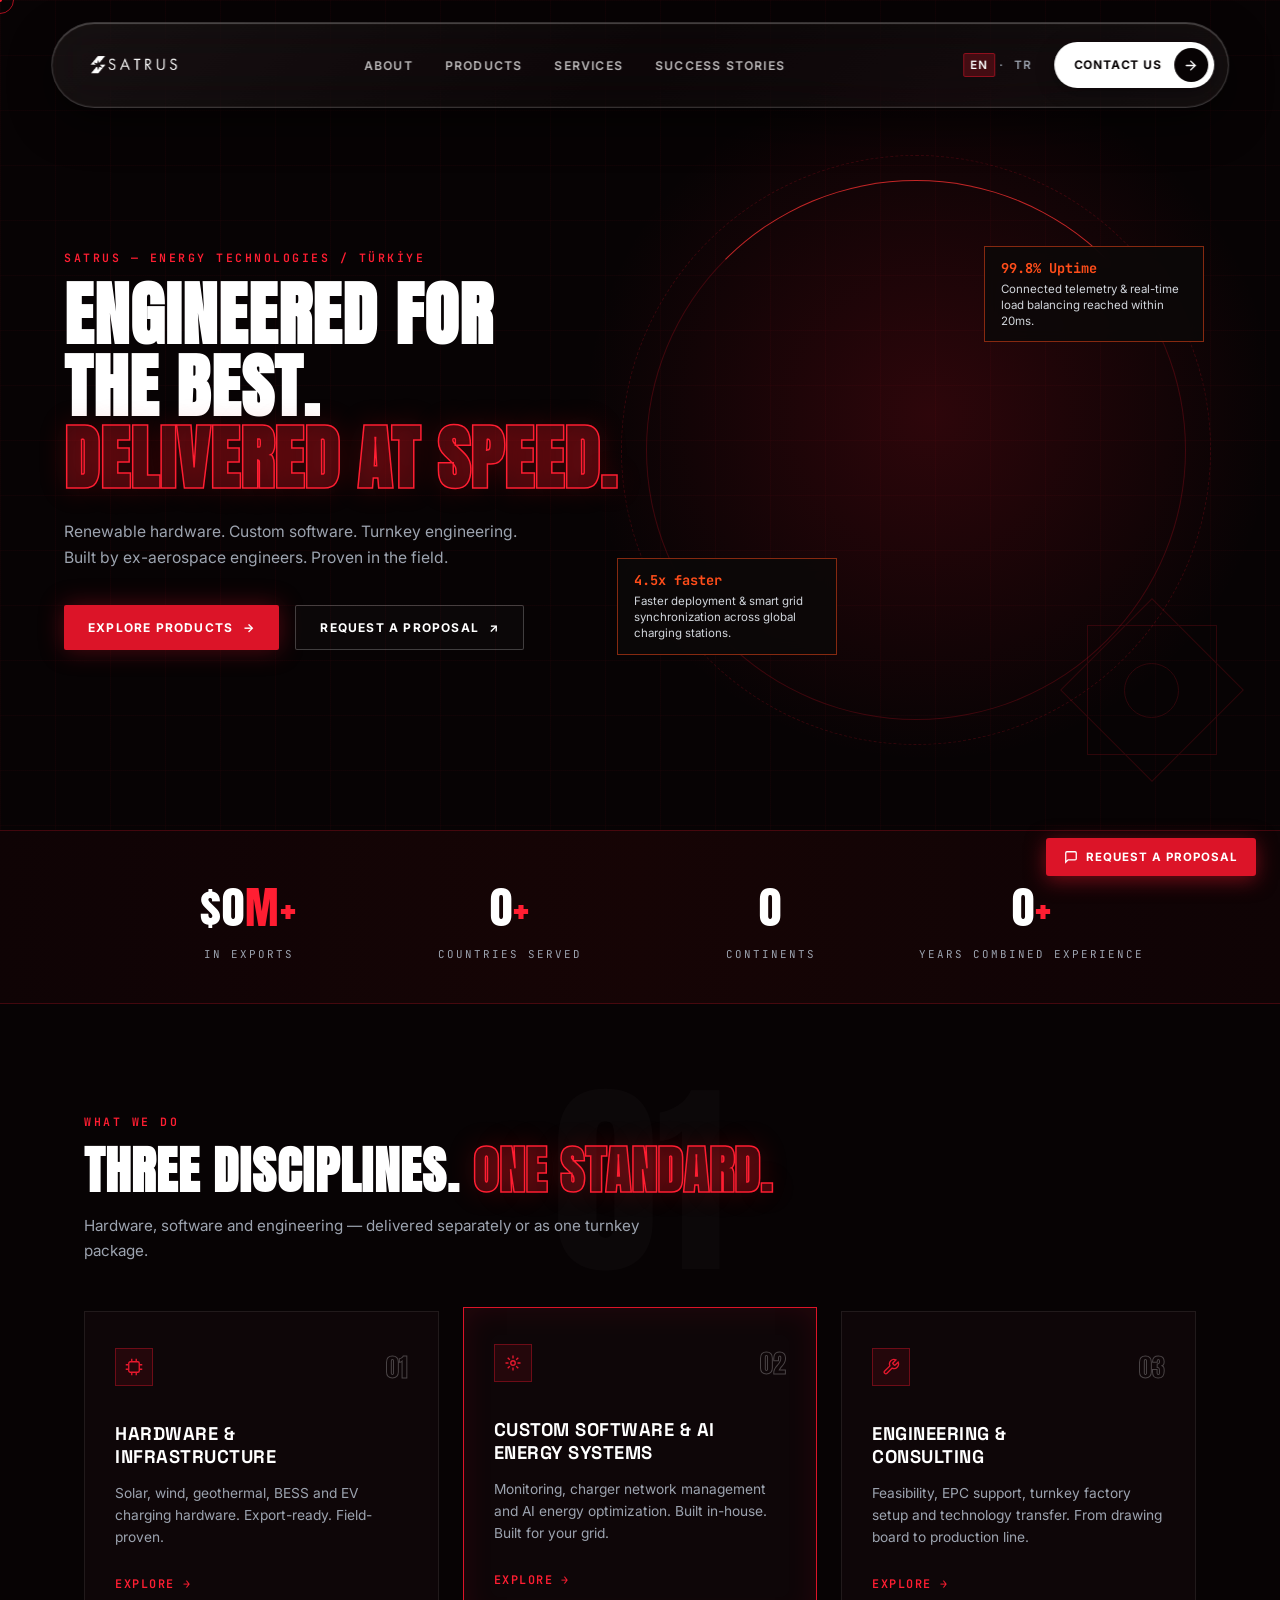
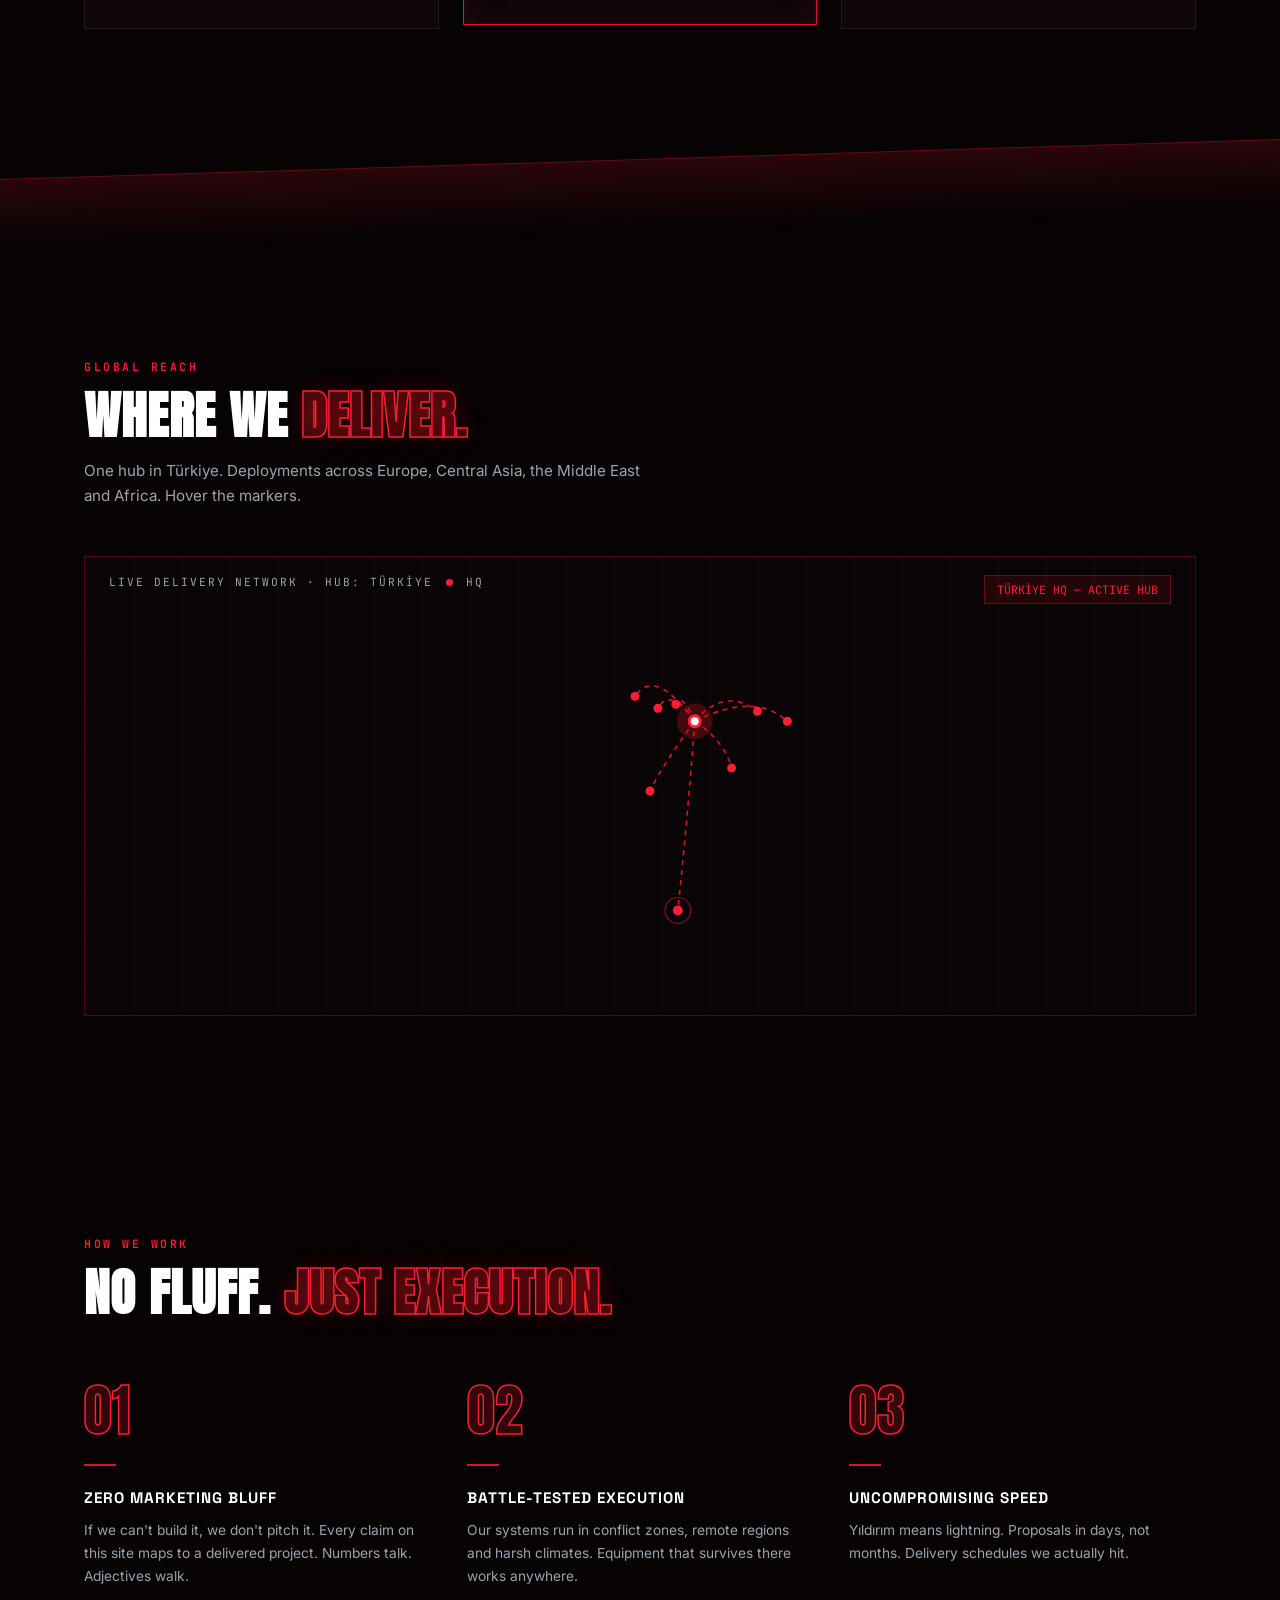
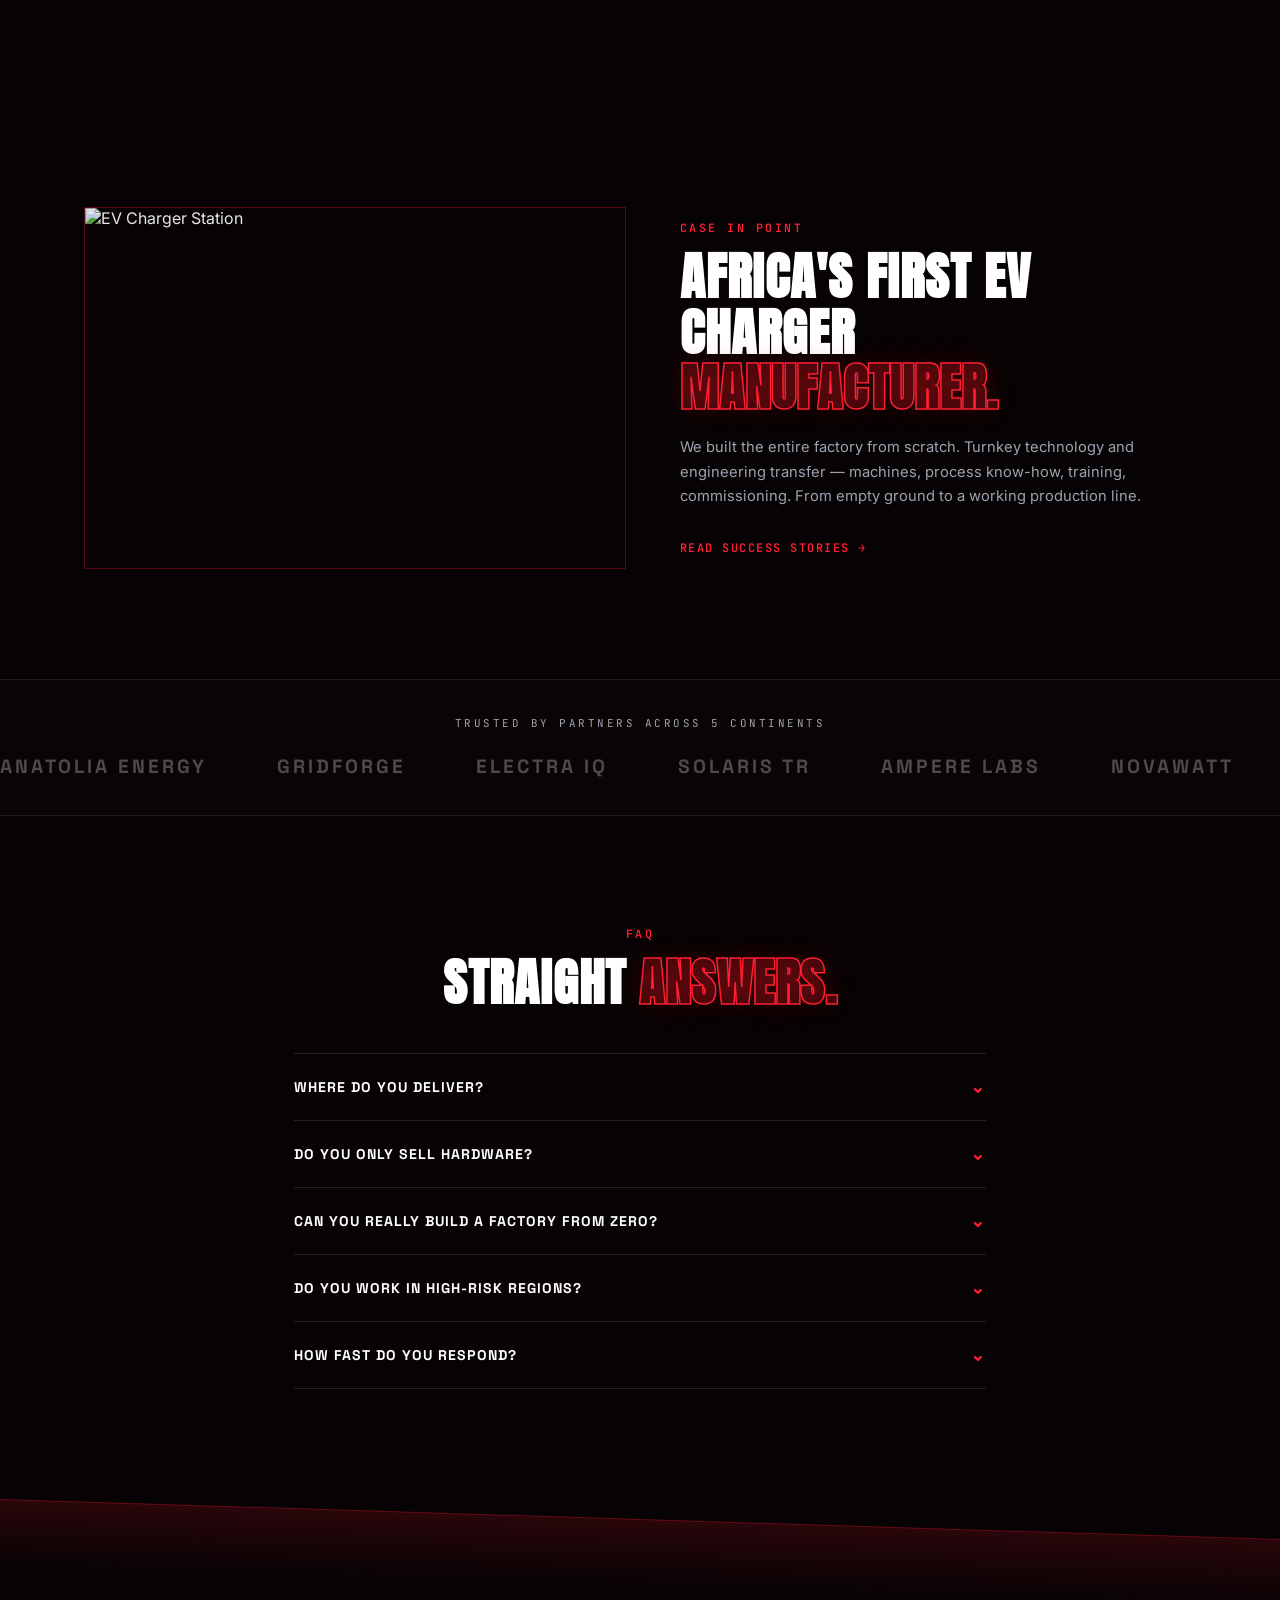
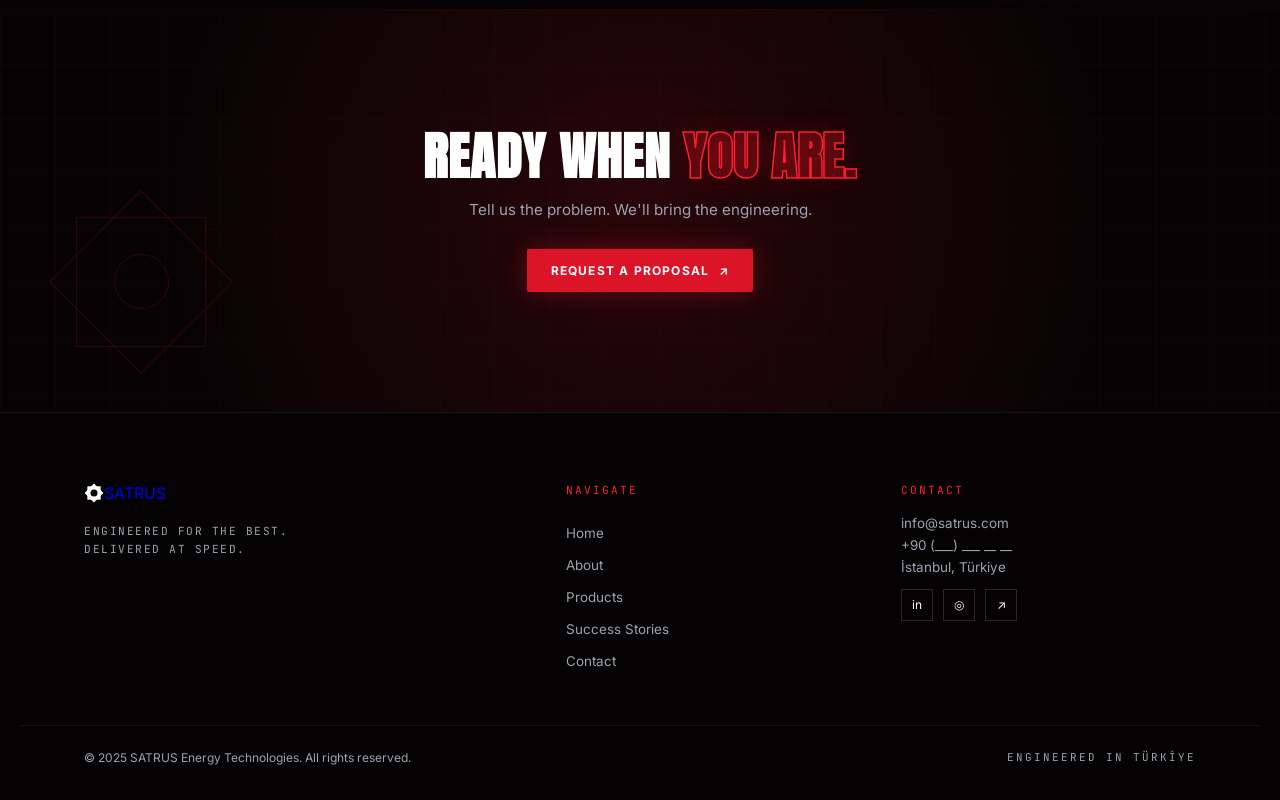
==== index.html @ 1f7c0b71 "ilk commit - satrus web sitesi" ====
<!DOCTYPE html>
<html lang="en">
<head>
    <meta charset="UTF-8">
    <meta name="viewport" content="width=device-width, initial-scale=1.0">
    <title>SATRUS | Energy Technologies</title>
    <!-- Google Fonts: Anton / Space Grotesk / Inter / JetBrains Mono -->
    <link rel="preconnect" href="https://fonts.googleapis.com">
    <link rel="preconnect" href="https://fonts.gstatic.com" crossorigin>
    <link href="https://fonts.googleapis.com/css2?family=Anton&family=Inter:wght@400;500;600;700&family=JetBrains+Mono:wght@400;500;600&family=Space+Grotesk:wght@700;800&display=swap" rel="stylesheet">
    <!-- Ana Stil Dosyamız -->
    <link rel="stylesheet" href="style.css">
    <!-- Three.js & Globe.gl (3D Noktalı Dünya Motoru) -->
    <script src="https://unpkg.com/three@0.158.0/build/three.min.js"></script>
    <script src="https://unpkg.com/globe.gl@2.30.0/dist/globe.gl.min.js"></script>
</head>
<body>

    <!-- Videodaki Kırmızı Halkalı & Noktalı Özel Mouse İmleci -->
    <div id="cursor-ring">
        <div id="cursor-dot"></div>
    </div>

    <!-- Sağ Altta Sabit Duran "REQUEST A PROPOSAL" Butonu (Videodaki Mesaj İkonlu) -->
    <a href="#proposal" class="floating-cta">
        <svg width="14" height="14" viewBox="0 0 24 24" fill="none" stroke="currentColor" stroke-width="2.2">
            <path d="M21 15a2 2 0 0 1-2 2H7l-4 4V5a2 2 0 0 1 2-2h14a2 2 0 0 1 2 2z"></path>
        </svg>
        REQUEST A PROPOSAL
    </a>

    <!-- ÜST MENÜ (NAVBAR) -->
    <header class="navbar">
        <a href="index.html" class="logo">
            <img src="media/satrus.png" alt="SATRUS" class="logo-img">
        </a>

        <nav class="nav-links">
            <a href="about.html">ABOUT</a>
            <a href="products.html">PRODUCTS</a>
            <a href="services.html">SERVICES</a>
            <a href="stories.html">SUCCESS STORIES</a>
        </nav>

        <div class="nav-actions">
            <div class="lang-switch">
                <span class="active">EN</span> · <span>TR</span>
            </div>
            <a href="contact.html" class="btn-primary btn-sm">
                <span>CONTACT US</span>
                <span class="arrow">
                    <svg viewBox="0 0 24 24" fill="none" stroke="currentColor" stroke-linecap="round" stroke-linejoin="round">
                        <line x1="5" y1="12" x2="19" y2="12"></line>
                        <polyline points="12 5 19 12 12 19"></polyline>
                    </svg>
                </span>
            </a>
        </div>
    </header>

    <!-- 1. BÖLÜM: HERO SECTION + 3D DÖNEN DÜNYA -->
    <section class="hero" id="home">
        <div class="bg-grid"></div>
        <div class="red-ambient-glow"></div>

        <!-- Videodaki Sağ Alt Dönen Geometrik Yıldız Dekoru -->
        <div class="geo-star hero-geo">
            <div class="sq sq-1"></div>
            <div class="sq sq-2"></div>
            <div class="sq-circle"></div>
        </div>

        <!-- SOL TARAF: YAZILAR -->
        <div class="hero-content">
            <div class="eyebrow">
                SATRUS — ENERGY TECHNOLOGIES / TÜRKİYE
            </div>

            <h1 class="hero-title">
                ENGINEERED FOR<br>
                THE BEST.<br>
                <span class="text-outline-red">DELIVERED AT SPEED.</span>
            </h1>

            <p class="hero-desc">
                Renewable hardware. Custom software. Turnkey engineering. Built by ex-aerospace engineers. Proven in the field.
            </p>

            <div class="hero-buttons">
                <a href="#products" class="btn-primary">
                    EXPLORE PRODUCTS <span class="arrow">→</span>
                </a>
                <a href="#proposal" class="btn-outline">
                    REQUEST A PROPOSAL <span class="arrow">↗</span>
                </a>
            </div>
        </div>

        <!-- SAĞ TARAF: 3D DÖNEN DÜNYA VE HUD KUTULARI -->
        <div class="hero-visual">
            <div class="globe-rings">
                <div class="ring ring-1"></div>
                <div class="ring ring-2"></div>
            </div>

            <div id="globe-container"></div>

            <div class="hud-card hud-left" id="hud-1">
                <div class="hud-title">4.5x faster</div>
                <div class="hud-text">Faster deployment & smart grid synchronization across global charging stations.</div>
            </div>

            <div class="hud-card hud-right" id="hud-2">
                <div class="hud-title">99.8% Uptime</div>
                <div class="hud-text">Connected telemetry & real-time load balancing reached within 20ms.</div>
            </div>
        </div>
    </section>

    <!-- 2. BÖLÜM: İSTATİSTİK BARI (ANİMASYONLU YÜKSELEN RAKAMLAR) -->
    <section class="stats-bar" id="statsSection">
        <div class="stat-item">
            <div class="stat-num">$<span class="counter" data-target="20">0</span><span class="text-red">M+</span></div>
            <div class="stat-label">IN EXPORTS</div>
        </div>
        <div class="stat-item">
            <div class="stat-num"><span class="counter" data-target="90">0</span><span class="text-red">+</span></div>
            <div class="stat-label">COUNTRIES SERVED</div>
        </div>
        <div class="stat-item">
            <div class="stat-num"><span class="counter" data-target="5">0</span></div>
            <div class="stat-label">CONTINENTS</div>
        </div>
        <div class="stat-item">
            <div class="stat-num"><span class="counter" data-target="30">0</span><span class="text-red">+</span></div>
            <div class="stat-label">YEARS COMBINED EXPERIENCE</div>
        </div>
    </section>

    <!-- 3. BÖLÜM: WHAT WE DO (THREE DISCIPLINES) -->
    <section class="section" id="products">
        <!-- Videodaki (00:07) orta üstte duran dev silik watermark -->
        <div class="bg-watermark">01</div>

        <div class="container">
            <div class="eyebrow">WHAT WE DO</div>
            <h2 class="section-title">
                THREE DISCIPLINES. <span class="text-outline-red">ONE STANDARD.</span>
            </h2>
            <p class="section-desc">
                Hardware, software and engineering — delivered separately or as one turnkey package.
            </p>

            <div class="cards-grid">
                <!-- Kart 01 -->
                <div class="service-card">
                    <div class="card-top">
                        <div class="card-icon">
                            <svg width="18" height="18" viewBox="0 0 24 24" fill="none" stroke="#e6192e" stroke-width="1.8">
                                <rect x="5" y="5" width="14" height="14" rx="2"/><path d="M9 1v4M15 1v4M9 19v4M15 19v4M1 9h4M1 15h4M19 9h4M19 15h4"/>
                            </svg>
                        </div>
                        <div class="card-num">01</div>
                    </div>
                    <h3>HARDWARE &<br>INFRASTRUCTURE</h3>
                    <p>Solar, wind, geothermal, BESS and EV charging hardware. Export-ready. Field-proven.</p>
                    <a href="#explore" class="card-link">EXPLORE <span>→</span></a>
                </div>

                <!-- Kart 02 -->
                <div class="service-card active-card">
                    <div class="card-top">
                        <div class="card-icon">
                            <svg width="18" height="18" viewBox="0 0 24 24" fill="none" stroke="#e6192e" stroke-width="1.8">
                                <circle cx="12" cy="12" r="3"/><path d="M12 2v4M12 18v4M4.93 4.93l2.83 2.83M16.24 16.24l2.83 2.83M2 12h4M18 12h4M4.93 19.07l2.83-2.83M16.24 7.76l2.83-2.83"/>
                            </svg>
                        </div>
                        <div class="card-num">02</div>
                    </div>
                    <h3>CUSTOM SOFTWARE & AI<br>ENERGY SYSTEMS</h3>
                    <p>Monitoring, charger network management and AI energy optimization. Built in-house. Built for your grid.</p>
                    <a href="#explore" class="card-link">EXPLORE <span>→</span></a>
                </div>

                <!-- Kart 03 -->
                <div class="service-card">
                    <div class="card-top">
                        <div class="card-icon">
                            <svg width="18" height="18" viewBox="0 0 24 24" fill="none" stroke="#e6192e" stroke-width="1.8">
                                <path d="M14.7 6.3a1 1 0 0 0 0 1.4l1.6 1.6a1 1 0 0 0 1.4 0l3.77-3.77a6 6 0 0 1-7.94 7.94l-6.91 6.91a2.12 2.12 0 0 1-3-3l6.91-6.91a6 6 0 0 1 7.94-7.94l-3.76 3.76z"/>
                            </svg>
                        </div>
                        <div class="card-num">03</div>
                    </div>
                    <h3>ENGINEERING &<br>CONSULTING</h3>
                    <p>Feasibility, EPC support, turnkey factory setup and technology transfer. From drawing board to production line.</p>
                    <a href="#explore" class="card-link">EXPLORE <span>→</span></a>
                </div>
            </div>
        </div>
    </section>

    <!-- EĞİMLİ KIRMIZI LAZER GEÇİŞ ŞERİDİ -->
    <div class="angled-divider"></div>

    <!-- 4. BÖLÜM: GLOBAL REACH (WHERE WE DELIVER - CANLI AĞ HARİTASI) -->
    <section class="section" id="about">
        <div class="container">
            <div class="eyebrow">GLOBAL REACH</div>
            <h2 class="section-title">
                WHERE WE <span class="text-outline-red">DELIVER.</span>
            </h2>
            <p class="section-desc">
                One hub in Türkiye. Deployments across Europe, Central Asia, the Middle East and Africa. Hover the markers.
            </p>

            <!-- Videodaki (00:11) Kırmızı Gridli Canlı Teslimat Ağı Kutusu -->
            <div class="network-box">
                <div class="network-header">
                    LIVE DELIVERY NETWORK · HUB: TÜRKİYE <span class="hq-inline-dot"></span> HQ
                </div>
                <div class="network-tooltip" id="map-tooltip">TÜRKİYE HQ — ACTIVE HUB</div>
                
                <svg class="network-svg" viewBox="0 0 1000 460">
                    <!-- Türkiye HQ (555, 165) Merkezinden Çıkan Birebir Videodaki Kavisli Kesik Çizgiler -->
                    <path class="net-line" d="M 555 165 Q 515 110 495 140" />
                    <path class="net-line" d="M 555 165 Q 530 130 518 152" />
                    <path class="net-line" d="M 555 165 Q 542 135 536 148" />
                    <path class="net-line" d="M 555 165 Q 585 130 618 155" />
                    <path class="net-line" d="M 555 165 Q 615 135 648 165" />
                    <path class="net-line" d="M 555 165 Q 585 185 592 212" />
                    <path class="net-line" d="M 555 165 Q 525 205 510 235" />
                    <path class="net-line" d="M 555 165 Q 548 260 538 355" />

                    <!-- Avrupa Kümesi (Sol Üst) -->
                    <g class="map-node" data-region="CENTRAL EUROPE · BESS & SOLAR">
                        <circle cx="495" cy="140" r="4.5" class="node-dot" />
                    </g>
                    <g class="map-node" data-region="BALKANS · EV CHARGING CORRIDOR">
                        <circle cx="518" cy="152" r="4.5" class="node-dot" />
                    </g>
                    <g class="map-node" data-region="EASTERN EUROPE · SMART GRID">
                        <circle cx="536" cy="148" r="4.5" class="node-dot" />
                    </g>

                    <!-- Kafkaslar & Orta Asya Kümesi (Sağ Üst) -->
                    <g class="map-node" data-region="CAUCASUS · HIGH-POWER CHARGERS">
                        <circle cx="618" cy="155" r="4.5" class="node-dot" />
                    </g>
                    <g class="map-node" data-region="CENTRAL ASIA · TURNKEY SOLAR">
                        <circle cx="648" cy="165" r="4.5" class="node-dot" />
                    </g>

                    <!-- Orta Doğu & Kuzey Afrika (Orta Alt) -->
                    <g class="map-node" data-region="MIDDLE EAST · GRID INFRASTRUCTURE">
                        <circle cx="592" cy="212" r="4.5" class="node-dot" />
                    </g>
                    <g class="map-node" data-region="NORTH AFRICA · SOLAR & STORAGE">
                        <circle cx="510" cy="235" r="4.5" class="node-dot" />
                    </g>

                    <!-- Sahra Altı Afrika (En Alttaki Nokta) -->
                    <g class="map-node" data-region="AFRICA · TURNKEY EV CHARGER FACTORY">
                        <circle cx="538" cy="355" r="5" class="node-dot" />
                        <circle cx="538" cy="355" r="13" class="node-pulse" />
                    </g>

                    <!-- Merkez: TÜRKİYE HQ (Beyaz İçli Kırmızı Hale) -->
                    <g class="map-node hq-node" data-region="TÜRKİYE HQ — CENTRAL ENGINEERING HUB">
                        <circle cx="555" cy="165" r="18" class="hq-glow" />
                        <circle cx="555" cy="165" r="7" class="hq-ring" />
                        <circle cx="555" cy="165" r="4" class="hq-dot" />
                    </g>
                </svg>
            </div>
        </div>
    </section>

    <!-- 5. BÖLÜM: HOW WE WORK (NO FLUFF. JUST EXECUTION.) -->
    <section class="section">
        <div class="container">
            <div class="eyebrow">HOW WE WORK</div>
            <h2 class="section-title">
                NO FLUFF. <span class="text-outline-red">JUST EXECUTION.</span>
            </h2>

            <div class="steps-grid">
                <div class="step-item">
                    <div class="step-num">01</div>
                    <h4>ZERO MARKETING BLUFF</h4>
                    <p>If we can't build it, we don't pitch it. Every claim on this site maps to a delivered project. Numbers talk. Adjectives walk.</p>
                </div>
                <div class="step-item">
                    <div class="step-num">02</div>
                    <h4>BATTLE-TESTED EXECUTION</h4>
                    <p>Our systems run in conflict zones, remote regions and harsh climates. Equipment that survives there works anywhere.</p>
                </div>
                <div class="step-item">
                    <div class="step-num">03</div>
                    <h4>UNCOMPROMISING SPEED</h4>
                    <p>Yıldırım means lightning. Proposals in days, not months. Delivery schedules we actually hit.</p>
                </div>
            </div>
        </div>
    </section>

    <!-- 6. BÖLÜM: CASE IN POINT (AFRICA'S FIRST EV CHARGER MANUFACTURER) -->
    <section class="section" id="stories">
        <div class="container">
            <div class="case-study-box">
                <div class="case-img-wrapper">
                    <img src="https://images.unsplash.com/photo-1593941707882-a5bba14938c7?auto=format&fit=crop&w=900&q=80" alt="EV Charger Station" class="case-img">
                </div>
                <div class="case-info">
                    <div class="eyebrow">CASE IN POINT</div>
                    <h2 class="section-title">
                        AFRICA'S FIRST EV CHARGER<br>
                        <span class="text-outline-red">MANUFACTURER.</span>
                    </h2>
                    <p>
                        We built the entire factory from scratch. Turnkey technology and engineering transfer — machines, process know-how, training, commissioning. From empty ground to a working production line.
                    </p>
                    <a href="#stories" class="card-link">READ SUCCESS STORIES <span>→</span></a>
                </div>
            </div>
        </div>
    </section>

    <!-- 7. BÖLÜM: TRUSTED BY PARTNERS (SONSUZ KAYAN LOGOLAR) -->
    <section class="partners-section">
        <div class="partners-title">TRUSTED BY PARTNERS ACROSS 5 CONTINENTS</div>
        <div class="marquee-wrapper">
            <div class="marquee-track">
                <span>ANATOLIA ENERGY</span>
                <span>GRIDFORGE</span>
                <span>ELECTRA IQ</span>
                <span>SOLARIS TR</span>
                <span>AMPERE LABS</span>
                <span>NOVAWATT</span>
                <!-- Sonsuz döngü için tekrar -->
                <span>ANATOLIA ENERGY</span>
                <span>GRIDFORGE</span>
                <span>ELECTRA IQ</span>
                <span>SOLARIS TR</span>
                <span>AMPERE LABS</span>
                <span>NOVAWATT</span>
            </div>
        </div>
    </section>

    <!-- 8. BÖLÜM: FAQ (STRAIGHT ANSWERS - AKORDİYON) -->
    <section class="section faq-section">
        <div class="container faq-container">
            <div class="eyebrow text-center">FAQ</div>
            <h2 class="section-title text-center">
                STRAIGHT <span class="text-outline-red">ANSWERS.</span>
            </h2>

            <div class="faq-list">
                <div class="faq-item">
                    <button class="faq-question">
                        <span>WHERE DO YOU DELIVER?</span>
                        <span class="faq-arrow">⌄</span>
                    </button>
                    <div class="faq-answer">
                        <p>From our central engineering hub in Türkiye, we deliver and commission systems across Europe, Central Asia, the Middle East, Africa, and the Americas.</p>
                    </div>
                </div>

                <div class="faq-item">
                    <button class="faq-question">
                        <span>DO YOU ONLY SELL HARDWARE?</span>
                        <span class="faq-arrow">⌄</span>
                    </button>
                    <div class="faq-answer">
                        <p>No. We deliver complete ecosystems: renewable and EV hardware, custom OCPP/grid software, and full EPC engineering consulting — separately or turnkey.</p>
                    </div>
                </div>

                <div class="faq-item">
                    <button class="faq-question">
                        <span>CAN YOU REALLY BUILD A FACTORY FROM ZERO?</span>
                        <span class="faq-arrow">⌄</span>
                    </button>
                    <div class="faq-answer">
                        <p>Yes. We have already done it. We supply machinery, assembly lines, testing bays, firmware transfer, and engineer training from empty land to active production.</p>
                    </div>
                </div>

                <div class="faq-item">
                    <button class="faq-question">
                        <span>DO YOU WORK IN HIGH-RISK REGIONS?</span>
                        <span class="faq-arrow">⌄</span>
                    </button>
                    <div class="faq-answer">
                        <p>Yes. Our hardware and off-grid energy storage systems are specifically engineered for harsh climates, unstable grids, and remote territories.</p>
                    </div>
                </div>

                <div class="faq-item">
                    <button class="faq-question">
                        <span>HOW FAST DO YOU RESPOND?</span>
                        <span class="faq-arrow">⌄</span>
                    </button>
                    <div class="faq-answer">
                        <p>Initial engineering scoping within 48 hours. Full technical and commercial proposals delivered in days, not months.</p>
                    </div>
                </div>
            </div>
        </div>
    </section>

    <!-- EĞİMLİ KIRMIZI LAZER GEÇİŞ ŞERİDİ -->
    <div class="angled-divider reverse"></div>

    <!-- 9. BÖLÜM: READY WHEN YOU ARE (CTA) -->
    <section class="cta-section" id="proposal">
        <div class="bg-grid"></div>
        <!-- Sol Altta Dönen Geometrik Yıldız Dekoru -->
        <div class="geo-star cta-geo">
            <div class="sq sq-1"></div>
            <div class="sq sq-2"></div>
            <div class="sq-circle"></div>
        </div>

        <div class="cta-content">
            <h2 class="section-title">
                READY WHEN <span class="text-outline-red">YOU ARE.</span>
            </h2>
            <p>Tell us the problem. We'll bring the engineering.</p>
            <a href="#contact" class="btn-primary">
                REQUEST A PROPOSAL <span class="arrow">↗</span>
            </a>
        </div>
    </section>

    <!-- 10. BÖLÜM: FOOTER (ALT BİLGİ) -->
    <footer class="footer" id="contact">
        <div class="container footer-grid">
            <div class="footer-brand">
                <a href="#home" class="logo">
                    <svg class="logo-svg" viewBox="0 0 24 24" width="20" height="20">
                        <rect x="4" y="4" width="16" height="16" fill="#ffffff" />
                        <rect x="4" y="4" width="16" height="16" fill="#ffffff" transform="rotate(45 12 12)" />
                        <circle cx="12" cy="12" r="4.2" fill="#040203" />
                    </svg>
                    <span class="logo-text">SATRUS</span>
                </a>
                <div class="footer-tagline">
                    ENGINEERED FOR THE BEST.<br>DELIVERED AT SPEED.
                </div>
            </div>

            <div class="footer-nav">
                <div class="footer-heading">NAVIGATE</div>
                <a href="#home">Home</a>
                <a href="#about">About</a>
                <a href="#products">Products</a>
                <a href="#stories">Success Stories</a>
                <a href="#contact">Contact</a>
            </div>

            <div class="footer-contact">
                <div class="footer-heading">CONTACT</div>
                <p>info@satrus.com</p>
                <p>+90 (___) ___ __ __</p>
                <p class="muted">İstanbul, Türkiye</p>
                <div class="social-links">
                    <a href="#">in</a>
                    <a href="#">◎</a>
                    <a href="#">↗</a>
                </div>
            </div>
        </div>

        <div class="container footer-bottom">
            <div>© 2025 SATRUS Energy Technologies. All rights reserved.</div>
            <div class="mono-tag">ENGINEERED IN TÜRKİYE</div>
        </div>
    </footer>

    <!-- Ana JavaScript Dosyamız -->
    <script src="lang.js"></script>
    <script src="script.js"></script>
</body>
</html>
---- style.css ----
/* TEMEL AYARLAR VE DEĞİŞKENLER */
* {
    margin: 0;
    padding: 0;
    box-sizing: border-box;
}

:root {
    --bg-dark: #070304;
    --bg-card: rgba(16, 7, 9, 0.78);
    --red-primary: #dc1428;
    --red-bright: #ff1e32;
    --orange-accent: #ff4d1a;
    --text-white: #ffffff;
    --text-muted: #9ca3af;
    --border-red: rgba(220, 20, 40, 0.25);
    --border-subtle: rgba(255, 255, 255, 0.08);
}

html {
    scroll-behavior: smooth;
}

body {
    background-color: var(--bg-dark);
    color: var(--text-white);
    font-family: 'Inter', sans-serif;
    overflow-x: hidden;
}

.container {
    max-width: 1240px;
    margin: 0 auto;
    padding: 0 5%;
    position: relative;
    z-index: 2;
}

/* KIRMIZI NİŞANGAH MOUSE İMLECİ */
#cursor-ring {
    width: 28px;
    height: 28px;
    border: 1.5px solid rgba(220, 20, 40, 0.75);
    border-radius: 50%;
    position: fixed;
    pointer-events: none;
    z-index: 9999;
    transform: translate(-50%, -50%);
    display: flex;
    align-items: center;
    justify-content: center;
    transition: width 0.2s, height 0.2s, border-color 0.2s;
}

#cursor-dot {
    width: 4px;
    height: 4px;
    background-color: var(--red-bright);
    border-radius: 50%;
}

/* SAĞ ALTTA SABİT DURAN FLOATING CTA BUTONU */
.floating-cta {
    position: fixed;
    bottom: 24px;
    right: 24px;
    background-color: var(--red-primary);
    color: #fff;
    text-decoration: none;
    font-size: 0.72rem;
    font-weight: 700;
    letter-spacing: 1px;
    padding: 12px 18px;
    border-radius: 3px;
    display: flex;
    align-items: center;
    gap: 8px;
    z-index: 900;
    box-shadow: 0 4px 20px rgba(220, 20, 40, 0.5);
    transition: transform 0.2s ease, background 0.2s ease;
}

.floating-cta:hover {
    transform: translateY(-2px);
    background-color: var(--red-bright);
}

/* ÜST MENÜ (ŞEFFAF / TRANSPARENT LIQUID GLASS KAPSÜL NAVBAR - BÜYÜK LOGO UYUMLU) */
.navbar {
    position: fixed;
    top: 22px;
    left: 50%;
    transform: translateX(-50%);
    width: 92%;
    max-width: 1180px;
    height: 86px; /* Bar yüksekliği büyük logoya göre artırıldı */
    padding: 0 14px 0 32px;
    border-radius: 999px;
    display: flex;
    align-items: center;
    justify-content: space-between;
    z-index: 500;
    background: linear-gradient(
        135deg,
        rgba(255, 255, 255, 0.06) 0%,
        rgba(255, 255, 255, 0.02) 50%,
        rgba(255, 255, 255, 0.05) 100%
    );
    backdrop-filter: blur(24px) saturate(160%);
    -webkit-backdrop-filter: blur(24px) saturate(160%);
    border: 1px solid rgba(255, 255, 255, 0.16);
    box-shadow: 
        0 16px 40px rgba(0, 0, 0, 0.55),
        inset 0 1px 1px rgba(255, 255, 255, 0.25),
        inset 0 -1px 1px rgba(255, 255, 255, 0.06);
    transition: all 0.3s ease;
}

.navbar:hover {
    border-color: rgba(255, 255, 255, 0.28);
    background: linear-gradient(
        135deg,
        rgba(255, 255, 255, 0.09) 0%,
        rgba(255, 255, 255, 0.03) 50%,
        rgba(255, 255, 255, 0.08) 100%
    );
}

.logo {
    display: inline-flex;
    align-items: center;
    text-decoration: none;
}

.logo-img {
    height: 64px; /* İstediğin gibi 48'den çok daha büyük yapıldı */
    width: auto;
    max-width: 360px; /* Geniş yatay logonun rahat sığması için artırıldı */
    object-fit: contain;
    display: block;
}

.footer-brand .logo-img {
    height: 30px; /* Footer'da yatay logo yüksekliği */
}

.nav-links {
    display: flex;
    gap: 32px;
    align-items: center;
}

.nav-links a {
    color: rgba(255, 255, 255, 0.72);
    text-decoration: none;
    font-size: 0.75rem;
    font-weight: 600;
    letter-spacing: 1.2px;
    transition: color 0.25s ease, text-shadow 0.25s ease;
}

.nav-links a:hover,
.nav-links a.active {
    color: #ffffff;
    text-shadow: 0 0 12px rgba(255, 255, 255, 0.45);
}

.nav-actions {
    display: flex;
    align-items: center;
    gap: 16px;
}

.lang-switch {
    font-size: 0.72rem;
    font-weight: 600;
    color: var(--text-muted);
    letter-spacing: 1px;
    cursor: pointer;
    user-select: none;
}

.lang-switch span {
    padding: 4px 6px;
    border-radius: 2px;
    transition: color 0.2s ease, background 0.2s ease;
}

.lang-switch span:hover {
    color: var(--text-white);
}

.lang-switch .active {
    color: var(--text-white);
    background: rgba(220, 20, 40, 0.25);
    border: 1px solid rgba(220, 20, 40, 0.5);
}

/* Sağdaki Beyaz CONTACT US Kapsül Butonu ve Düzeltilmiş Sağ Ok */
.navbar .btn-primary.btn-sm {
    background: #ffffff;
    color: #070304;
    border-radius: 999px;
    padding: 6px 6px 6px 20px;
    font-size: 0.74rem;
    font-weight: 700;
    letter-spacing: 0.8px;
    box-shadow: 0 4px 18px rgba(0, 0, 0, 0.35);
    display: inline-flex;
    align-items: center;
    gap: 12px;
}

.navbar .btn-primary.btn-sm .arrow {
    width: 34px;
    height: 34px;
    border-radius: 50%;
    background: #070304;
    color: #ffffff;
    display: inline-flex;
    align-items: center;
    justify-content: center;
    transition: transform 0.25s ease, background 0.25s ease;
}

.navbar .btn-primary.btn-sm .arrow svg {
    width: 15px;
    height: 15px;
    stroke: #ffffff;
    stroke-width: 2.2;
    transition: transform 0.25s ease;
}

.navbar .btn-primary.btn-sm:hover {
    background: #f3f4f6;
    transform: translateY(-1px);
}

.navbar .btn-primary.btn-sm:hover .arrow {
    background: var(--red-primary);
}

.navbar .btn-primary.btn-sm:hover .arrow svg {
    transform: translateX(2px);
}

/* GENEL BUTONLAR */
.btn-primary {
    background-color: var(--red-primary);
    color: var(--text-white);
    text-decoration: none;
    padding: 14px 24px;
    border-radius: 2px;
    font-size: 0.75rem;
    font-weight: 700;
    letter-spacing: 1.2px;
    display: inline-flex;
    align-items: center;
    gap: 10px;
    transition: all 0.25s ease;
    box-shadow: 0 0 25px rgba(220, 20, 40, 0.35);
}

.btn-primary:hover {
    background-color: var(--red-bright);
    box-shadow: 0 0 35px rgba(220, 20, 40, 0.65);
    transform: translateY(-2px);
}

.btn-sm {
    padding: 10px 16px;
    font-size: 0.7rem;
}

.btn-outline {
    background: rgba(255, 255, 255, 0.02);
    color: var(--text-white);
    text-decoration: none;
    padding: 14px 24px;
    border-radius: 2px;
    border: 1px solid rgba(255, 255, 255, 0.22);
    font-size: 0.75rem;
    font-weight: 700;
    letter-spacing: 1.2px;
    display: inline-flex;
    align-items: center;
    gap: 10px;
    transition: all 0.25s ease;
}

.btn-outline:hover {
    border-color: var(--text-white);
    background: rgba(255, 255, 255, 0.08);
}

/* TİPOGRAFİ VE ORTAK BAŞLIKLAR */
.eyebrow {
    font-family: 'JetBrains Mono', monospace;
    color: var(--red-bright);
    font-size: 0.72rem;
    font-weight: 600;
    letter-spacing: 2.5px;
    margin-bottom: 14px;
    text-transform: uppercase;
}

.text-outline-red {
    color: rgba(210, 20, 35, 0.28);
    -webkit-text-stroke: 1.5px #ff1e32;
    text-shadow: 0 0 28px rgba(230, 25, 25, 0.22);
}

.text-red {
    color: var(--red-bright);
}

.text-center {
    text-align: center;
}

.bg-watermark {
    position: absolute;
    top: 20px;
    left: 50%;
    transform: translateX(-50%);
    font-family: 'Anton', sans-serif;
    font-size: 13rem;
    color: rgba(255, 255, 255, 0.025);
    pointer-events: none;
    user-select: none;
    z-index: 0;
}

/* DÖNEN GEOMETRİK YILDIZ DEKORU */
.geo-star {
    position: absolute;
    width: 180px;
    height: 180px;
    pointer-events: none;
    opacity: 0.18;
    display: flex;
    align-items: center;
    justify-content: center;
    animation: spinSlow 40s linear infinite;
}

.hero-geo {
    right: 3%;
    bottom: 6%;
}

.cta-geo {
    left: 4%;
    bottom: 10%;
}

.geo-star .sq {
    position: absolute;
    width: 130px;
    height: 130px;
    border: 1.5px solid var(--red-primary);
}

.geo-star .sq-2 {
    transform: rotate(45deg);
}

.geo-star .sq-circle {
    width: 55px;
    height: 55px;
    border: 1.5px solid var(--red-primary);
    border-radius: 50%;
}

@keyframes spinSlow {
    from { transform: rotate(0deg); }
    to { transform: rotate(360deg); }
}

/* 1. HERO SECTION */
.hero {
    position: relative;
    min-height: 92vh;
    padding: 110px 5% 40px 5%;
    display: flex;
    align-items: center;
    justify-content: space-between;
    overflow: hidden;
}

.bg-grid {
    position: absolute;
    inset: 0;
    background-image: 
        linear-gradient(to right, rgba(220, 20, 40, 0.04) 1px, transparent 1px),
        linear-gradient(to bottom, rgba(220, 20, 40, 0.04) 1px, transparent 1px);
    background-size: 55px 55px;
    pointer-events: none;
}

.red-ambient-glow {
    position: absolute;
    right: 0;
    top: 50%;
    transform: translateY(-50%);
    width: 700px;
    height: 700px;
    background: radial-gradient(circle, rgba(220, 20, 40, 0.18) 0%, transparent 70%);
    pointer-events: none;
}

.hero-content {
    position: relative;
    z-index: 10;
    max-width: 580px;
}

.hero-title {
    font-family: 'Anton', sans-serif;
    font-size: clamp(3.2rem, 5.5vw, 5.2rem);
    line-height: 1.02;
    letter-spacing: 1px;
    margin-bottom: 24px;
    text-transform: uppercase;
}

.hero-desc {
    color: var(--text-muted);
    font-size: 0.98rem;
    line-height: 1.65;
    margin-bottom: 34px;
    max-width: 470px;
}

.hero-buttons {
    display: flex;
    gap: 16px;
    flex-wrap: wrap;
}

/* SAĞ 3D DÜNYA ALANI */
.hero-visual {
    position: relative;
    width: 52%;
    height: 680px;
    display: flex;
    align-items: center;
    justify-content: center;
    z-index: 5;
}

#globe-container {
    width: 100%;
    height: 100%;
    display: flex;
    align-items: center;
    justify-content: center;
    cursor: grab;
}

.globe-rings {
    position: absolute;
    inset: 0;
    display: flex;
    align-items: center;
    justify-content: center;
    pointer-events: none;
}

.ring {
    position: absolute;
    border-radius: 50%;
    border: 1px solid rgba(220, 20, 40, 0.25);
}

.ring-1 {
    width: 540px;
    height: 540px;
    border-top-color: rgba(255, 50, 50, 0.75);
    animation: spinSlow 24s linear infinite;
}

.ring-2 {
    width: 590px;
    height: 590px;
    border: 1px dashed rgba(220, 20, 40, 0.2);
    animation: spinSlow 35s linear infinite reverse;
}

.hud-card {
    position: absolute;
    background: rgba(12, 8, 9, 0.88);
    border: 1px solid rgba(255, 77, 26, 0.5);
    padding: 12px 16px;
    width: 220px;
    backdrop-filter: blur(8px);
    pointer-events: none;
    z-index: 20;
}

.hud-left { left: 0%; bottom: 20%; }
.hud-right { right: 2%; top: 20%; }

.hud-title {
    font-family: 'JetBrains Mono', monospace;
    color: var(--orange-accent);
    font-size: 0.85rem;
    font-weight: 700;
    margin-bottom: 4px;
}

.hud-text {
    font-size: 0.72rem;
    color: #d1d5db;
    line-height: 1.4;
}

.globe-pin {
    width: 28px;
    height: 28px;
    border-radius: 50%;
    background: rgba(20, 8, 8, 0.9);
    border: 1.5px solid #ff4d1a;
    color: #ff4d1a;
    display: flex;
    align-items: center;
    justify-content: center;
    font-size: 12px;
    cursor: pointer;
    pointer-events: auto;
}

/* 2. İSTATİSTİK BARI */
.stats-bar {
    border-top: 1px solid var(--border-red);
    border-bottom: 1px solid var(--border-red);
    background: linear-gradient(90deg, rgba(20,4,5,0.6) 0%, rgba(45,6,8,0.4) 50%, rgba(20,4,5,0.6) 100%);
    padding: 42px 10%;
    display: grid;
    grid-template-columns: repeat(4, 1fr);
    text-align: center;
    gap: 20px;
}

.stat-num {
    font-family: 'Anton', sans-serif;
    font-size: 2.8rem;
    letter-spacing: 1px;
    margin-bottom: 6px;
}

.stat-label {
    font-family: 'JetBrains Mono', monospace;
    font-size: 0.68rem;
    color: var(--text-muted);
    letter-spacing: 2px;
}

/* GENEL BÖLÜM AYARLARI */
.section {
    padding: 110px 0;
    position: relative;
}

.section-title {
    font-family: 'Anton', sans-serif;
    font-size: clamp(2.2rem, 4vw, 3.3rem);
    letter-spacing: 1px;
    line-height: 1.08;
    margin-bottom: 16px;
    text-transform: uppercase;
}

.section-desc {
    color: var(--text-muted);
    font-size: 0.95rem;
    max-width: 560px;
    line-height: 1.6;
    margin-bottom: 48px;
}

/* 3. THREE DISCIPLINES KARTLARI */
.cards-grid {
    display: grid;
    grid-template-columns: repeat(3, 1fr);
    gap: 24px;
}

.service-card {
    background: var(--bg-card);
    border: 1px solid rgba(255, 255, 255, 0.08);
    padding: 36px 30px;
    display: flex;
    flex-direction: column;
    justify-content: space-between;
    min-height: 310px;
    transition: all 0.3s ease;
    position: relative;
}

.service-card:hover,
.service-card.active-card {
    border-color: var(--red-primary);
    box-shadow: inset 0 0 30px rgba(220, 20, 40, 0.12);
    transform: translateY(-4px);
}

.card-top {
    display: flex;
    justify-content: space-between;
    align-items: center;
    margin-bottom: 36px;
}

.card-icon {
    width: 38px;
    height: 38px;
    border: 1px solid rgba(220, 20, 40, 0.4);
    background: rgba(220, 20, 40, 0.1);
    color: var(--red-primary);
    display: flex;
    align-items: center;
    justify-content: center;
}

.card-num {
    font-family: 'Anton', sans-serif;
    font-size: 1.6rem;
    color: transparent;
    -webkit-text-stroke: 1px rgba(255, 255, 255, 0.25);
}

.service-card h3 {
    font-family: 'Space Grotesk', sans-serif;
    font-size: 1.15rem;
    font-weight: 800;
    letter-spacing: 0.5px;
    margin-bottom: 14px;
}

.service-card p {
    color: var(--text-muted);
    font-size: 0.86rem;
    line-height: 1.6;
    margin-bottom: 28px;
}

.card-link {
    font-family: 'JetBrains Mono', monospace;
    color: var(--red-bright);
    text-decoration: none;
    font-size: 0.74rem;
    font-weight: 600;
    letter-spacing: 1.5px;
    display: inline-flex;
    align-items: center;
    gap: 8px;
}

/* EĞİMLİ KIRMIZI LAZER ŞERİDİ */
.angled-divider {
    width: 100%;
    height: 70px;
    background: linear-gradient(180deg, rgba(220,20,40,0.16) 0%, transparent 100%);
    border-top: 1px solid rgba(220, 20, 40, 0.45);
    transform: skewY(-1.8deg);
    margin: 20px 0;
}

.angled-divider.reverse {
    transform: skewY(1.8deg);
}

/* 4. WHERE WE DELIVER (CANLI TESLİMAT AĞI HARİTASI) */
.network-box {
    position: relative;
    width: 100%;
    height: 460px;
    background-color: #090405;
    background-image: 
        linear-gradient(to right, rgba(220, 20, 40, 0.07) 1px, transparent 1px),
        linear-gradient(to bottom, rgba(220, 20, 40, 0.07) 1px, transparent 1px);
    background-size: 48px 48px;
    border: 1px solid rgba(220, 20, 40, 0.3);
    overflow: hidden;
}

.network-header {
    position: absolute;
    top: 18px;
    left: 24px;
    font-family: 'JetBrains Mono', monospace;
    font-size: 0.7rem;
    color: var(--text-muted);
    letter-spacing: 2px;
}

.hq-inline-dot {
    display: inline-block;
    width: 7px;
    height: 7px;
    background: var(--red-bright);
    border-radius: 50%;
    margin: 0 4px;
}

.network-tooltip {
    position: absolute;
    top: 18px;
    right: 24px;
    font-family: 'JetBrains Mono', monospace;
    font-size: 0.72rem;
    color: var(--red-bright);
    background: rgba(220, 20, 40, 0.12);
    border: 1px solid rgba(220, 20, 40, 0.4);
    padding: 6px 12px;
}

.network-svg {
    width: 100%;
    height: 100%;
}

.net-line {
    fill: none;
    stroke: var(--red-primary);
    stroke-width: 1.6;
    stroke-dasharray: 5 5;
    animation: dashFlow 12s linear infinite;
}

@keyframes dashFlow {
    to { stroke-dashoffset: -120; }
}

.node-dot {
    fill: var(--red-bright);
    cursor: pointer;
    transition: r 0.2s;
}

.map-node:hover .node-dot {
    r: 8;
    fill: #fff;
}

.node-pulse {
    fill: none;
    stroke: var(--red-bright);
    stroke-width: 1.2;
    opacity: 0.5;
    animation: pulseRing 2.2s infinite ease-out;
}

@keyframes pulseRing {
    0% { transform: scale(0.6); opacity: 0.9; transform-origin: center; transform-box: fill-box; }
    100% { transform: scale(1.8); opacity: 0; transform-origin: center; transform-box: fill-box; }
}

.hq-dot {
    fill: #ffffff;
    cursor: pointer;
}

.hq-ring {
    fill: var(--red-bright);
}

.hq-glow {
    fill: rgba(220, 20, 40, 0.28);
    animation: pulseRing 2s infinite alternate;
}

/* 5. HOW WE WORK (01, 02, 03) */
.steps-grid {
    display: grid;
    grid-template-columns: repeat(3, 1fr);
    gap: 36px;
    margin-top: 48px;
}

.step-num {
    font-family: 'Anton', sans-serif;
    font-size: 3.5rem;
    color: rgba(210, 20, 35, 0.22);
    -webkit-text-stroke: 1.5px #ff1e32;
    margin-bottom: 22px;
    padding-bottom: 14px;
    position: relative;
}

.step-num::after {
    content: '';
    position: absolute;
    left: 0;
    bottom: 0;
    width: 32px;
    height: 2px;
    background-color: var(--red-primary);
}

.step-item h4 {
    font-family: 'Space Grotesk', sans-serif;
    font-size: 0.95rem;
    letter-spacing: 1px;
    margin-bottom: 12px;
}

.step-item p {
    color: var(--text-muted);
    font-size: 0.86rem;
    line-height: 1.65;
}

/* 6. CASE IN POINT */
.case-study-box {
    display: grid;
    grid-template-columns: 1.05fr 1fr;
    gap: 54px;
    align-items: center;
}

.case-img-wrapper {
    position: relative;
    border: 1px solid rgba(220, 20, 40, 0.35);
    overflow: hidden;
}

.case-img {
    width: 100%;
    height: 360px;
    object-fit: cover;
    display: block;
    filter: contrast(1.1) brightness(0.9);
}

.case-info p {
    color: var(--text-muted);
    font-size: 0.92rem;
    line-height: 1.65;
    margin: 20px 0 28px 0;
}

/* 7. TRUSTED BY PARTNERS (MARQUEE) */
.partners-section {
    border-top: 1px solid var(--border-subtle);
    border-bottom: 1px solid var(--border-subtle);
    padding: 36px 0;
    overflow: hidden;
    background: rgba(12, 5, 6, 0.6);
}

.partners-title {
    text-align: center;
    font-family: 'JetBrains Mono', monospace;
    font-size: 0.68rem;
    color: var(--text-muted);
    letter-spacing: 2.5px;
    margin-bottom: 24px;
}

.marquee-wrapper {
    display: flex;
    overflow: hidden;
    user-select: none;
}

.marquee-track {
    display: flex;
    gap: 70px;
    animation: scrollMarquee 22s linear infinite;
    white-space: nowrap;
}

.marquee-track span {
    font-family: 'Space Grotesk', sans-serif;
    font-size: 1.2rem;
    font-weight: 700;
    color: rgba(255, 255, 255, 0.28);
    letter-spacing: 3px;
}

@keyframes scrollMarquee {
    from { transform: translateX(0); }
    to { transform: translateX(-50%); }
}

/* 8. FAQ (AKORDİYON) */
.faq-container {
    max-width: 820px;
}

.faq-list {
    margin-top: 42px;
    border-top: 1px solid rgba(255, 255, 255, 0.12);
}

.faq-item {
    border-bottom: 1px solid rgba(255, 255, 255, 0.12);
}

.faq-question {
    width: 100%;
    background: none;
    border: none;
    color: var(--text-white);
    font-family: 'Space Grotesk', sans-serif;
    font-size: 0.88rem;
    font-weight: 700;
    letter-spacing: 1px;
    padding: 22px 0;
    display: flex;
    justify-content: space-between;
    align-items: center;
    cursor: pointer;
    text-align: left;
}

.faq-question:hover {
    color: var(--red-bright);
}

.faq-arrow {
    color: var(--red-bright);
    font-size: 1.1rem;
    transition: transform 0.3s ease;
}

.faq-item.open .faq-arrow {
    transform: rotate(180deg);
}

.faq-answer {
    max-height: 0;
    overflow: hidden;
    transition: max-height 0.35s ease, padding 0.35s ease;
}

.faq-item.open .faq-answer {
    max-height: 160px;
    padding-bottom: 20px;
}

.faq-answer p {
    color: var(--text-muted);
    font-size: 0.88rem;
    line-height: 1.6;
}

/* 9. READY WHEN YOU ARE (CTA) */
.cta-section {
    position: relative;
    padding: 120px 5%;
    text-align: center;
    background: radial-gradient(circle at center, rgba(220, 20, 40, 0.16) 0%, transparent 70%);
    overflow: hidden;
}

.cta-content {
    position: relative;
    z-index: 5;
}

.cta-content p {
    color: var(--text-muted);
    margin: 14px 0 30px 0;
    font-size: 0.95rem;
}

/* 10. FOOTER */
.footer {
    border-top: 1px solid var(--border-subtle);
    padding: 70px 0 35px 0;
    background: #040203;
}

.footer-grid {
    display: grid;
    grid-template-columns: 1.5fr 1fr 1fr;
    gap: 40px;
    margin-bottom: 50px;
}

.footer-tagline {
    font-family: 'JetBrains Mono', monospace;
    font-size: 0.7rem;
    color: var(--text-muted);
    letter-spacing: 1.5px;
    line-height: 1.6;
    margin-top: 16px;
}

.footer-heading {
    font-family: 'JetBrains Mono', monospace;
    color: var(--red-bright);
    font-size: 0.7rem;
    letter-spacing: 2px;
    margin-bottom: 18px;
}

.footer-nav {
    display: flex;
    flex-direction: column;
    gap: 10px;
}

.footer-nav a,
.footer-contact p {
    color: var(--text-muted);
    text-decoration: none;
    font-size: 0.84rem;
    margin-bottom: 6px;
    transition: color 0.2s;
}

.footer-nav a:hover {
    color: #fff;
}

.social-links {
    display: flex;
    gap: 10px;
    margin-top: 14px;
}

.social-links a {
    width: 32px;
    height: 32px;
    border: 1px solid rgba(255, 255, 255, 0.15);
    color: var(--text-white);
    text-decoration: none;
    display: flex;
    align-items: center;
    justify-content: center;
    font-size: 0.75rem;
    transition: border-color 0.2s, background 0.2s;
}

.social-links a:hover {
    border-color: var(--red-bright);
    background: rgba(220, 20, 40, 0.15);
}

.footer-bottom {
    border-top: 1px solid rgba(255, 255, 255, 0.06);
    padding-top: 24px;
    display: flex;
    justify-content: space-between;
    font-size: 0.75rem;
    color: var(--text-muted);
}

.mono-tag {
    font-family: 'JetBrains Mono', monospace;
    letter-spacing: 2px;
    font-size: 0.68rem;
}

/* MOBİL UYUMLULUK */
@media (max-width: 1024px) {
    .hero { flex-direction: column; padding-top: 110px; }
    .hero-visual { width: 100%; height: 520px; }
    .stats-bar, .cards-grid, .steps-grid, .case-study-box, .footer-grid {
        grid-template-columns: 1fr;
    }
}
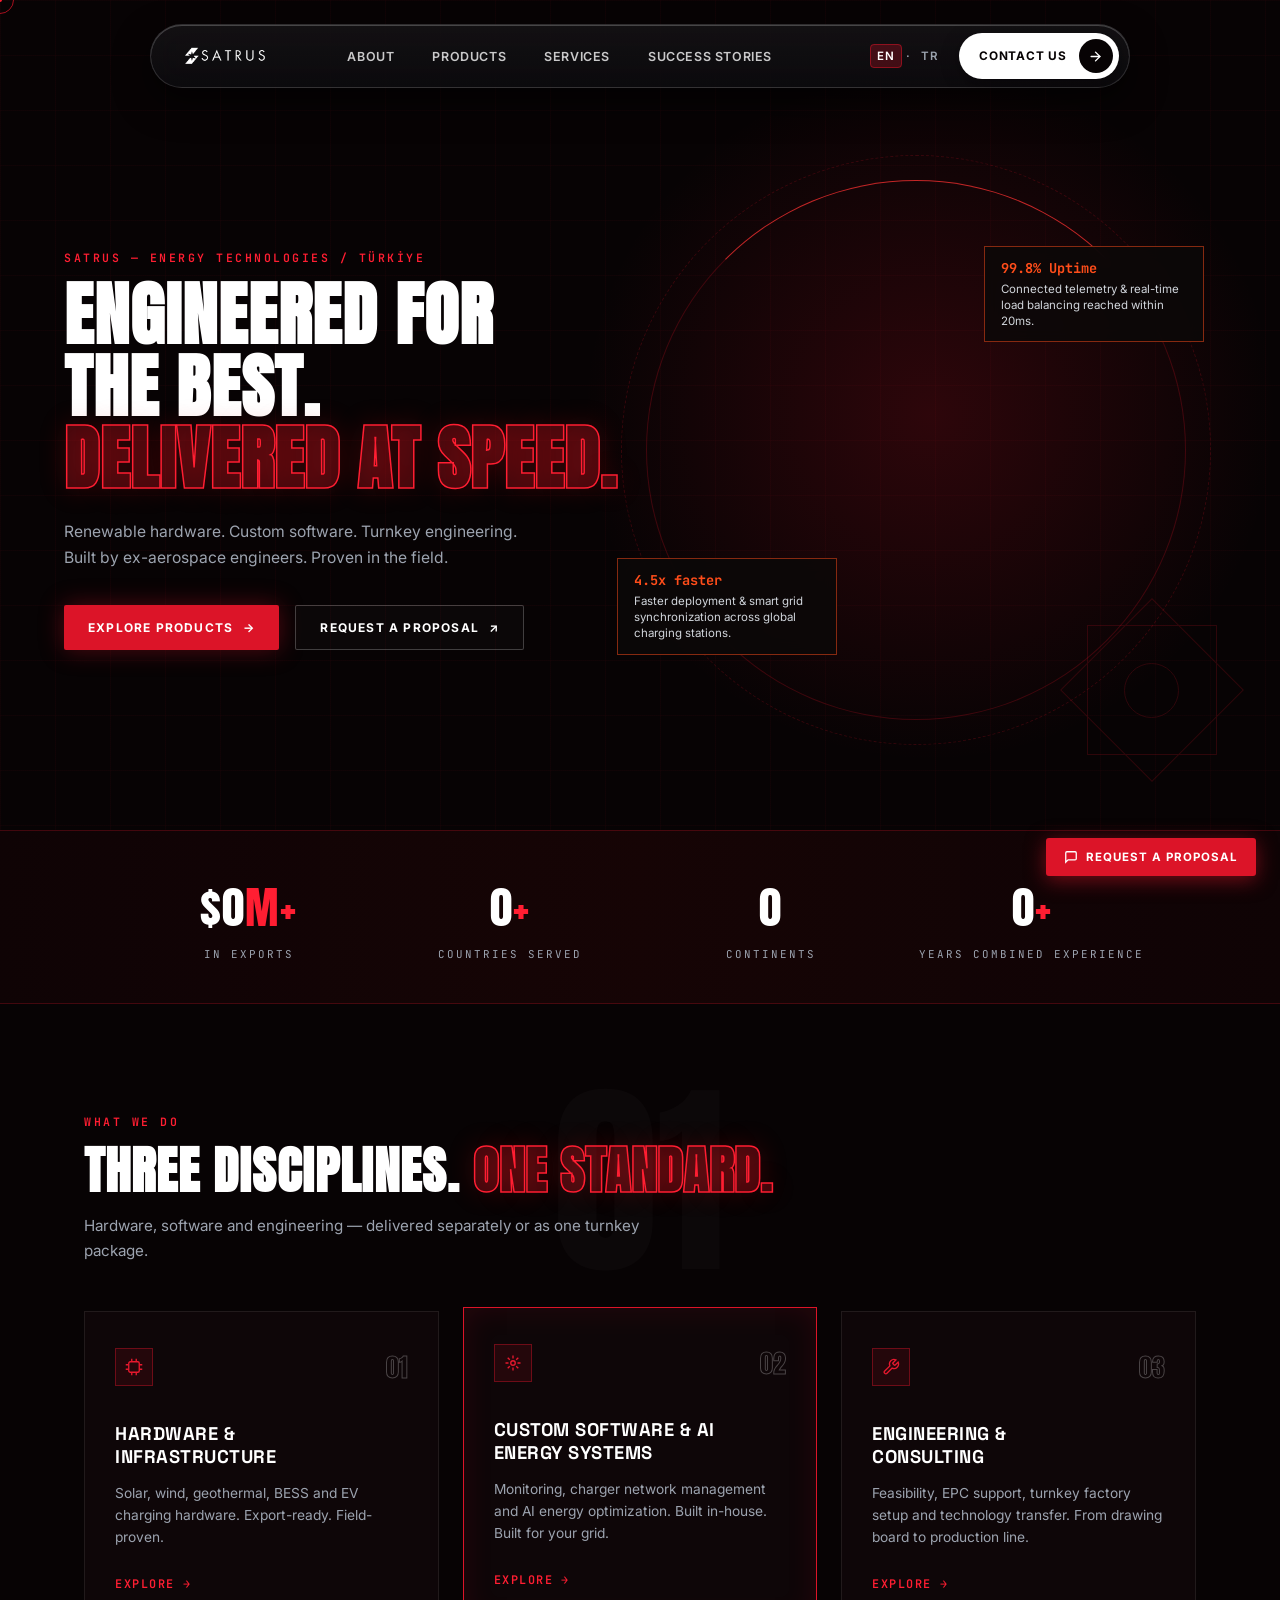
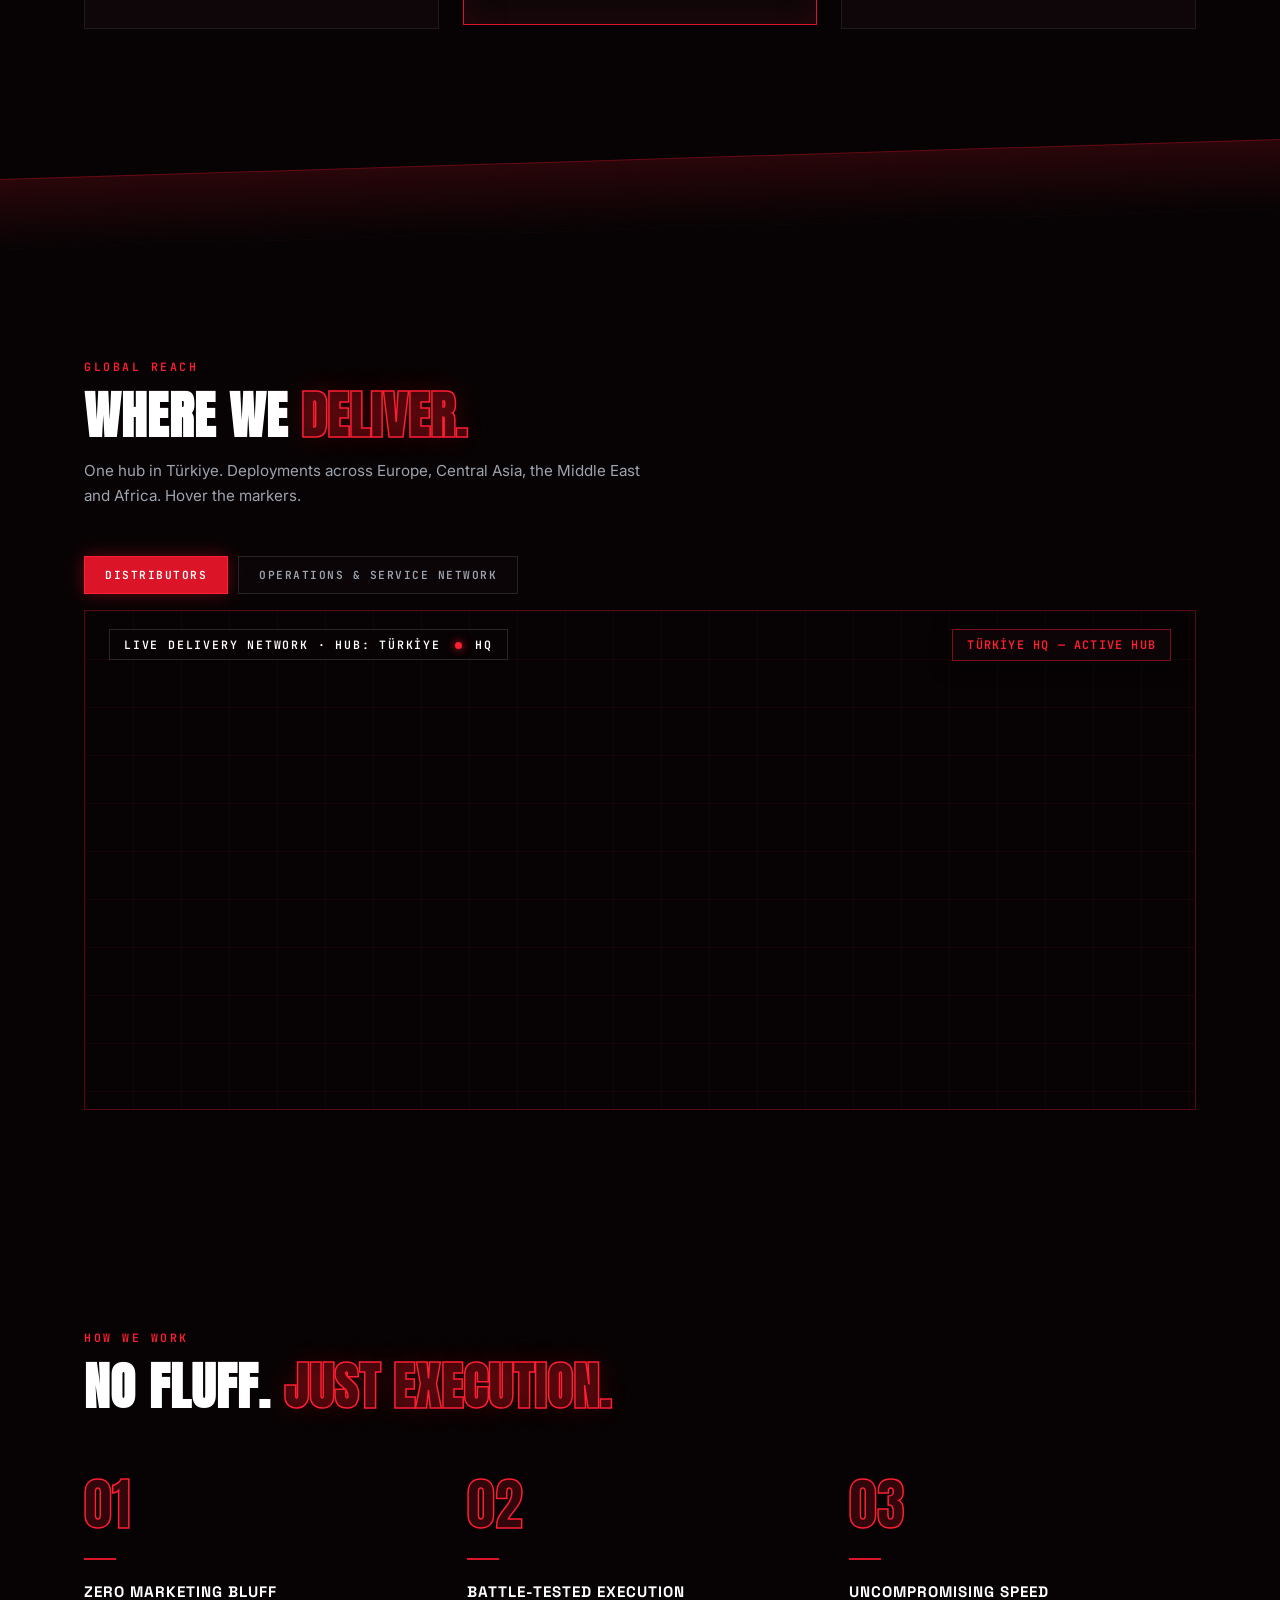
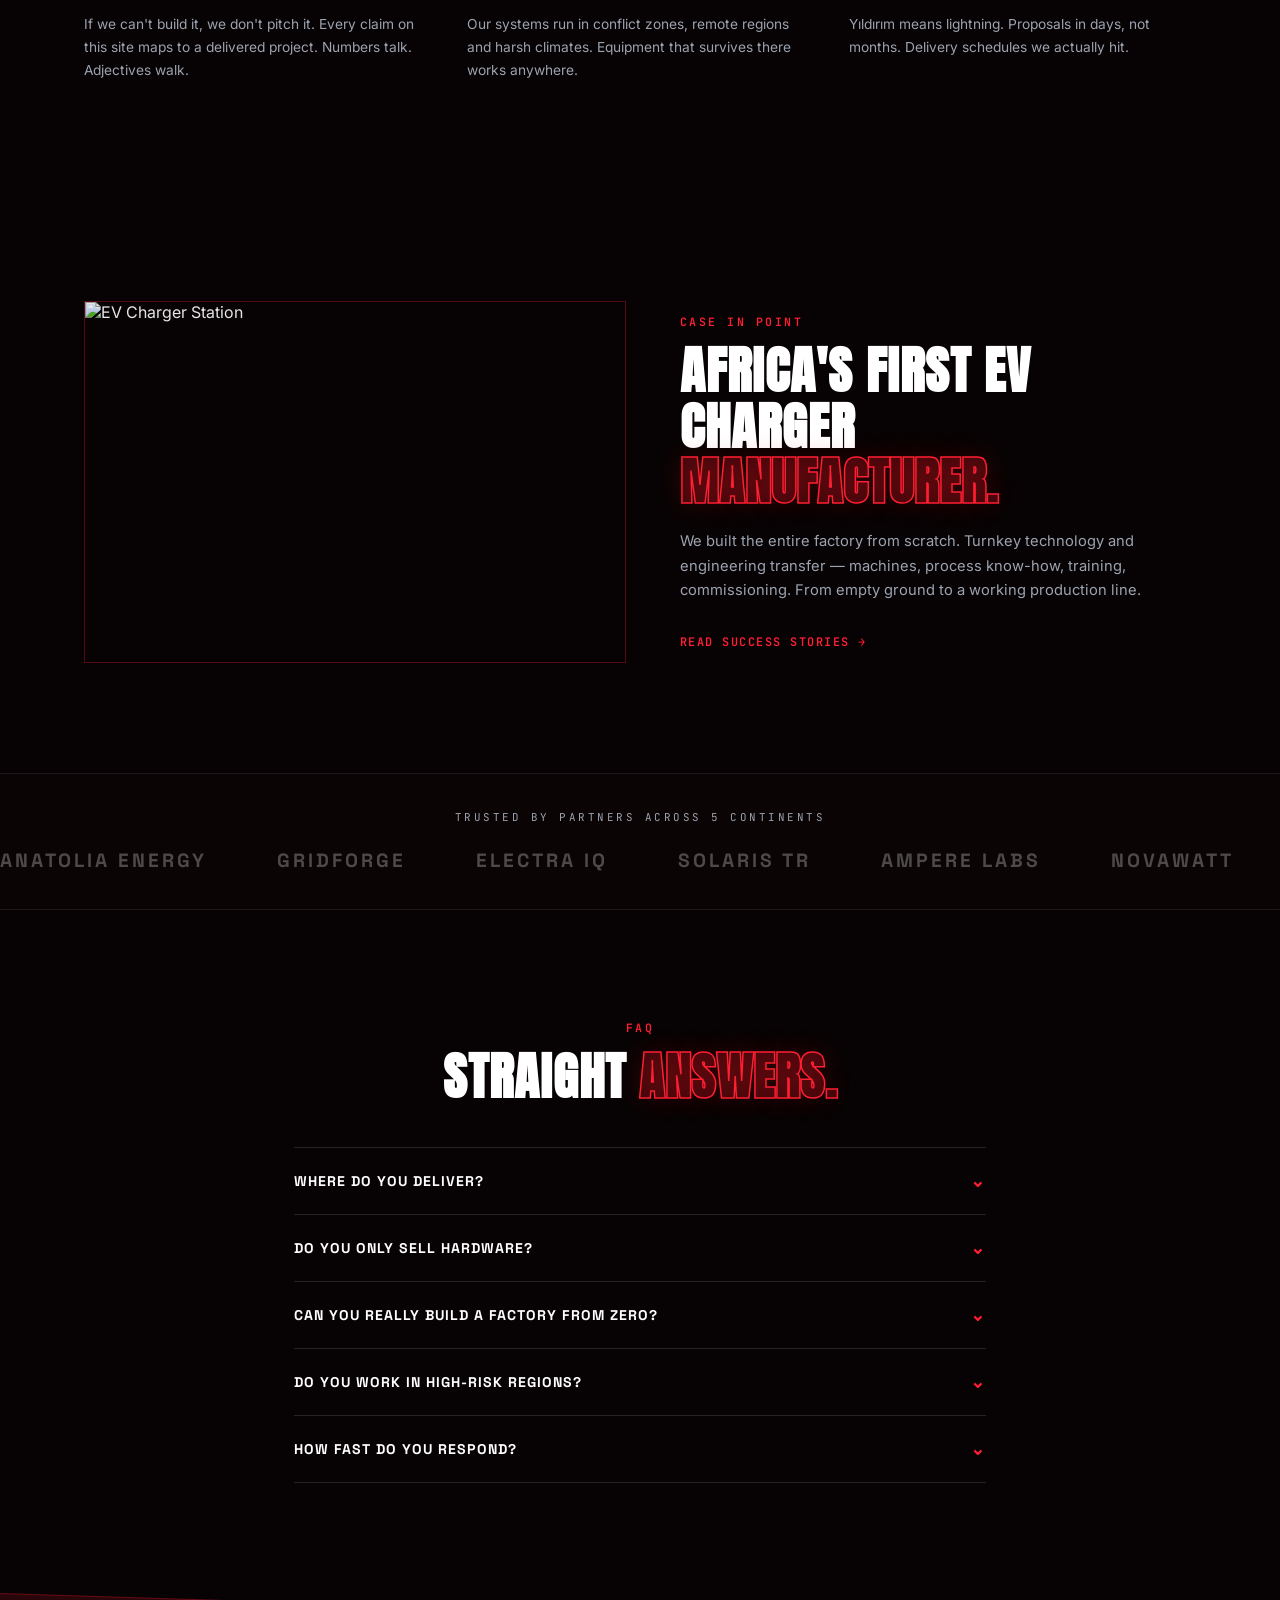
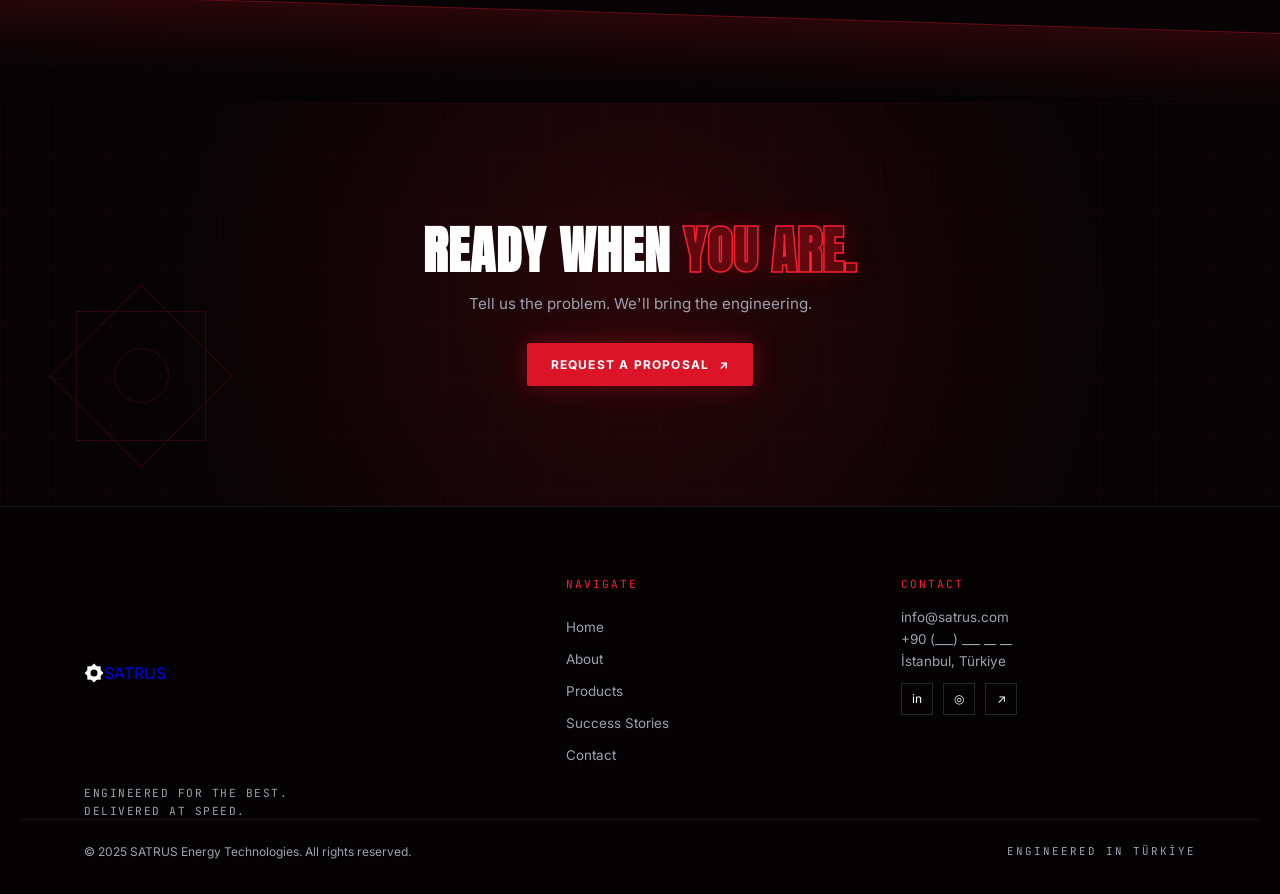
==== commit 386a7825: "v1.2" ====
--- a/index.html
+++ b/index.html
@@ -8,6 +8,9 @@
     <link rel="preconnect" href="https://fonts.googleapis.com">
     <link rel="preconnect" href="https://fonts.gstatic.com" crossorigin>
     <link href="https://fonts.googleapis.com/css2?family=Anton&family=Inter:wght@400;500;600;700&family=JetBrains+Mono:wght@400;500;600&family=Space+Grotesk:wght@700;800&display=swap" rel="stylesheet">
+    <!-- Leaflet.js (Gerçek 2D Sürüklenebilir Harita Motoru) -->
+    <link rel="stylesheet" href="https://unpkg.com/leaflet@1.9.4/dist/leaflet.css" />
+    <script src="https://unpkg.com/leaflet@1.9.4/dist/leaflet.js"></script>
     <!-- Ana Stil Dosyamız -->
     <link rel="stylesheet" href="style.css">
     <!-- Three.js & Globe.gl (3D Noktalı Dünya Motoru) -->
@@ -203,7 +206,7 @@
     <!-- EĞİMLİ KIRMIZI LAZER GEÇİŞ ŞERİDİ -->
     <div class="angled-divider"></div>
 
-    <!-- 4. BÖLÜM: GLOBAL REACH (WHERE WE DELIVER - CANLI AĞ HARİTASI) -->
+    <!-- 4. BÖLÜM: GLOBAL REACH (WHERE WE DELIVER - GERÇEK 2D SÜRÜKLENEBİLİR HARİTA) -->
     <section class="section" id="about">
         <div class="container">
             <div class="eyebrow">GLOBAL REACH</div>
@@ -214,64 +217,27 @@
                 One hub in Türkiye. Deployments across Europe, Central Asia, the Middle East and Africa. Hover the markers.
             </p>
 
-            <!-- Videodaki (00:11) Kırmızı Gridli Canlı Teslimat Ağı Kutusu -->
+            <!-- Harita Üstü Seçilebilir 2 Sekme -->
+            <div class="delivery-tabs">
+                <button class="delivery-tab active" data-tab="distributors">DISTRIBUTORS</button>
+                <button class="delivery-tab" data-tab="operations">OPERATIONS & SERVICE NETWORK</button>
+                <button class="map-back-btn" id="mapResetBtn" style="display: none;">← DÜNYA GÖRÜNÜMÜNE DÖN</button>
+            </div>
+
+            <!-- Gerçek 2D Sürüklenebilir Harita ve Üst Bilgi Barları -->
             <div class="network-box">
-                <div class="network-header">
+                <!-- Sol Üst (İşaretlediğin 2. Resimdeki Mavi Alan): Tesis Türü (Ofis mi, Fabrika mı, Depo mu) -->
+                <div class="network-header" id="map-left-status">
                     LIVE DELIVERY NETWORK · HUB: TÜRKİYE <span class="hq-inline-dot"></span> HQ
                 </div>
+
+                <!-- Sağ Üst (İşaretlediğin 1. Resimdeki Mavi Alan): İl, m² Hacmi, Şube Detayı -->
                 <div class="network-tooltip" id="map-tooltip">TÜRKİYE HQ — ACTIVE HUB</div>
-                
-                <svg class="network-svg" viewBox="0 0 1000 460">
-                    <!-- Türkiye HQ (555, 165) Merkezinden Çıkan Birebir Videodaki Kavisli Kesik Çizgiler -->
-                    <path class="net-line" d="M 555 165 Q 515 110 495 140" />
-                    <path class="net-line" d="M 555 165 Q 530 130 518 152" />
-                    <path class="net-line" d="M 555 165 Q 542 135 536 148" />
-                    <path class="net-line" d="M 555 165 Q 585 130 618 155" />
-                    <path class="net-line" d="M 555 165 Q 615 135 648 165" />
-                    <path class="net-line" d="M 555 165 Q 585 185 592 212" />
-                    <path class="net-line" d="M 555 165 Q 525 205 510 235" />
-                    <path class="net-line" d="M 555 165 Q 548 260 538 355" />
-
-                    <!-- Avrupa Kümesi (Sol Üst) -->
-                    <g class="map-node" data-region="CENTRAL EUROPE · BESS & SOLAR">
-                        <circle cx="495" cy="140" r="4.5" class="node-dot" />
-                    </g>
-                    <g class="map-node" data-region="BALKANS · EV CHARGING CORRIDOR">
-                        <circle cx="518" cy="152" r="4.5" class="node-dot" />
-                    </g>
-                    <g class="map-node" data-region="EASTERN EUROPE · SMART GRID">
-                        <circle cx="536" cy="148" r="4.5" class="node-dot" />
-                    </g>
-
-                    <!-- Kafkaslar & Orta Asya Kümesi (Sağ Üst) -->
-                    <g class="map-node" data-region="CAUCASUS · HIGH-POWER CHARGERS">
-                        <circle cx="618" cy="155" r="4.5" class="node-dot" />
-                    </g>
-                    <g class="map-node" data-region="CENTRAL ASIA · TURNKEY SOLAR">
-                        <circle cx="648" cy="165" r="4.5" class="node-dot" />
-                    </g>
-
-                    <!-- Orta Doğu & Kuzey Afrika (Orta Alt) -->
-                    <g class="map-node" data-region="MIDDLE EAST · GRID INFRASTRUCTURE">
-                        <circle cx="592" cy="212" r="4.5" class="node-dot" />
-                    </g>
-                    <g class="map-node" data-region="NORTH AFRICA · SOLAR & STORAGE">
-                        <circle cx="510" cy="235" r="4.5" class="node-dot" />
-                    </g>
-
-                    <!-- Sahra Altı Afrika (En Alttaki Nokta) -->
-                    <g class="map-node" data-region="AFRICA · TURNKEY EV CHARGER FACTORY">
-                        <circle cx="538" cy="355" r="5" class="node-dot" />
-                        <circle cx="538" cy="355" r="13" class="node-pulse" />
-                    </g>
-
-                    <!-- Merkez: TÜRKİYE HQ (Beyaz İçli Kırmızı Hale) -->
-                    <g class="map-node hq-node" data-region="TÜRKİYE HQ — CENTRAL ENGINEERING HUB">
-                        <circle cx="555" cy="165" r="18" class="hq-glow" />
-                        <circle cx="555" cy="165" r="7" class="hq-ring" />
-                        <circle cx="555" cy="165" r="4" class="hq-dot" />
-                    </g>
-                </svg>
+
+                <!-- Sürüklenebilir 2D Gerçek Harita Konteyneri -->
+                <div id="realDeliveryMap"></div>
+                <!-- Harita Üzerinde Kırmızı Hafif Grid Dokusu -->
+                <div class="map-grid-overlay"></div>
             </div>
         </div>
     </section>
--- a/style.css
+++ b/style.css
@@ -85,90 +85,92 @@
     background-color: var(--red-bright);
 }
 
-/* ÜST MENÜ (ŞEFFAF / TRANSPARENT LIQUID GLASS KAPSÜL NAVBAR - BÜYÜK LOGO UYUMLU) */
+/* ÜST MENÜ (SOLIPARTS STİLİ ZARİF LIQUID GLASS & KAPSÜL HOVER EFEKTLİ) */
 .navbar {
     position: fixed;
-    top: 22px;
+    top: 24px;
     left: 50%;
     transform: translateX(-50%);
-    width: 92%;
-    max-width: 1180px;
-    height: 86px; /* Bar yüksekliği büyük logoya göre artırıldı */
-    padding: 0 14px 0 32px;
+    width: 90%;
+    max-width: 980px; /* Videodaki gibi daha toplu ve kibar genişlik */
+    height: 64px; /* Videodaki ince yükseklik */
+    padding: 0 10px 0 28px;
     border-radius: 999px;
     display: flex;
     align-items: center;
     justify-content: space-between;
     z-index: 500;
     background: linear-gradient(
-        135deg,
-        rgba(255, 255, 255, 0.06) 0%,
-        rgba(255, 255, 255, 0.02) 50%,
-        rgba(255, 255, 255, 0.05) 100%
+        180deg,
+        rgba(28, 28, 32, 0.55) 0%,
+        rgba(14, 14, 18, 0.65) 100%
     );
-    backdrop-filter: blur(24px) saturate(160%);
-    -webkit-backdrop-filter: blur(24px) saturate(160%);
-    border: 1px solid rgba(255, 255, 255, 0.16);
+    backdrop-filter: blur(20px) saturate(160%);
+    -webkit-backdrop-filter: blur(20px) saturate(160%);
+    border: 1px solid rgba(255, 255, 255, 0.14);
     box-shadow: 
-        0 16px 40px rgba(0, 0, 0, 0.55),
-        inset 0 1px 1px rgba(255, 255, 255, 0.25),
-        inset 0 -1px 1px rgba(255, 255, 255, 0.06);
+        0 14px 35px rgba(0, 0, 0, 0.6),
+        inset 0 1px 0 rgba(255, 255, 255, 0.22);
     transition: all 0.3s ease;
 }
 
 .navbar:hover {
-    border-color: rgba(255, 255, 255, 0.28);
-    background: linear-gradient(
-        135deg,
-        rgba(255, 255, 255, 0.09) 0%,
-        rgba(255, 255, 255, 0.03) 50%,
-        rgba(255, 255, 255, 0.08) 100%
-    );
+    border-color: rgba(255, 255, 255, 0.24);
 }
 
 .logo {
     display: inline-flex;
     align-items: center;
     text-decoration: none;
+    height: 100%;
 }
 
 .logo-img {
-    height: 64px; /* İstediğin gibi 48'den çok daha büyük yapıldı */
+    height: 44px;
     width: auto;
-    max-width: 360px; /* Geniş yatay logonun rahat sığması için artırıldı */
+    max-width: 260px;
     object-fit: contain;
     display: block;
+    /* Barı kalınlaştırmadan logoyu büyük göstermek için büyüteç etkisi */
+    transform: scale(1.35);
+    transform-origin: left center;
 }
 
 .footer-brand .logo-img {
-    height: 30px; /* Footer'da yatay logo yüksekliği */
-}
-
+    height: 36px;
+}
+
+/* MENÜ YAZILARI VE MOUSE ÜZERİNE GELİNCE ÇIKAN YUVARLAK KAPSÜL EFEKTİ */
 .nav-links {
     display: flex;
-    gap: 32px;
+    gap: 6px;
     align-items: center;
 }
 
 .nav-links a {
-    color: rgba(255, 255, 255, 0.72);
+    color: rgba(255, 255, 255, 0.78);
     text-decoration: none;
-    font-size: 0.75rem;
+    font-size: 0.78rem;
     font-weight: 600;
-    letter-spacing: 1.2px;
-    transition: color 0.25s ease, text-shadow 0.25s ease;
-}
-
+    letter-spacing: 0.6px;
+    padding: 8px 16px;
+    border-radius: 999px; /* Yuvarlak kapsül şekli */
+    background: transparent;
+    transition: background-color 0.25s ease, color 0.25s ease;
+}
+
+/* Mouse üzerine gelince videodaki gibi buzlu gri/beyaz kapsül çıkar */
 .nav-links a:hover,
 .nav-links a.active {
     color: #ffffff;
-    text-shadow: 0 0 12px rgba(255, 255, 255, 0.45);
+    background: rgba(255, 255, 255, 0.14);
+    box-shadow: inset 0 1px 0 rgba(255, 255, 255, 0.18);
 }
 
 .nav-actions {
     display: flex;
     align-items: center;
-    gap: 16px;
+    gap: 14px;
 }
 
 .lang-switch {
@@ -182,7 +184,7 @@
 
 .lang-switch span {
     padding: 4px 6px;
-    border-radius: 2px;
+    border-radius: 4px;
     transition: color 0.2s ease, background 0.2s ease;
 }
 
@@ -671,28 +673,107 @@
     transform: skewY(1.8deg);
 }
 
-/* 4. WHERE WE DELIVER (CANLI TESLİMAT AĞI HARİTASI) */
+/* 4. WHERE WE DELIVER (GERÇEK 2D SÜRÜKLENEBİLİR HARİTA & SEKMELER) */
+.delivery-tabs {
+    display: flex;
+    flex-wrap: wrap;
+    align-items: center;
+    gap: 10px;
+    margin-bottom: 16px;
+}
+
+.delivery-tab {
+    background: rgba(14, 6, 8, 0.85);
+    border: 1px solid rgba(255, 255, 255, 0.12);
+    color: var(--text-muted);
+    font-family: 'JetBrains Mono', monospace;
+    font-size: 0.7rem;
+    font-weight: 600;
+    letter-spacing: 1.5px;
+    padding: 11px 20px;
+    cursor: pointer;
+    transition: all 0.2s ease;
+}
+
+.delivery-tab:hover {
+    color: #ffffff;
+    border-color: rgba(220, 20, 40, 0.5);
+}
+
+.delivery-tab.active {
+    background: var(--red-primary);
+    border-color: var(--red-bright);
+    color: #ffffff;
+    box-shadow: 0 0 18px rgba(220, 20, 40, 0.4);
+}
+
+.map-back-btn {
+    margin-left: auto;
+    background: rgba(220, 20, 40, 0.16);
+    border: 1px solid var(--red-bright);
+    color: #ffffff;
+    font-family: 'JetBrains Mono', monospace;
+    font-size: 0.68rem;
+    font-weight: 600;
+    letter-spacing: 1.2px;
+    padding: 10px 16px;
+    cursor: pointer;
+    transition: all 0.2s ease;
+}
+
+.map-back-btn:hover {
+    background: var(--red-primary);
+}
+
 .network-box {
     position: relative;
     width: 100%;
-    height: 460px;
+    height: 500px;
     background-color: #090405;
+    border: 1px solid rgba(220, 20, 40, 0.35);
+    overflow: hidden;
+}
+
+#realDeliveryMap {
+    width: 100%;
+    height: 100%;
+    background: #070304;
+    z-index: 1;
+}
+
+/* Gerçek Haritayı Sitenin Bordo-Siyah Temasına Uyarlayan Filtre */
+#realDeliveryMap .leaflet-tile-pane {
+    filter: brightness(0.88) contrast(1.25) sepia(0.35) hue-rotate(315deg) saturate(2.2);
+}
+
+/* Harita Üzerindeki İnce Kırmızı Grid Katmanı */
+.map-grid-overlay {
+    position: absolute;
+    inset: 0;
     background-image: 
-        linear-gradient(to right, rgba(220, 20, 40, 0.07) 1px, transparent 1px),
-        linear-gradient(to bottom, rgba(220, 20, 40, 0.07) 1px, transparent 1px);
+        linear-gradient(to right, rgba(220, 20, 40, 0.06) 1px, transparent 1px),
+        linear-gradient(to bottom, rgba(220, 20, 40, 0.06) 1px, transparent 1px);
     background-size: 48px 48px;
-    border: 1px solid rgba(220, 20, 40, 0.3);
-    overflow: hidden;
-}
-
+    pointer-events: none;
+    z-index: 2;
+}
+
+/* Sol Üst Bilgi Alanı (Tesis Türü Yazacak Yer) */
 .network-header {
     position: absolute;
     top: 18px;
     left: 24px;
+    z-index: 10;
     font-family: 'JetBrains Mono', monospace;
-    font-size: 0.7rem;
-    color: var(--text-muted);
-    letter-spacing: 2px;
+    font-size: 0.72rem;
+    font-weight: 600;
+    color: #ffffff;
+    background: rgba(8, 3, 4, 0.88);
+    border: 1px solid rgba(255, 255, 255, 0.14);
+    padding: 7px 14px;
+    letter-spacing: 1.8px;
+    backdrop-filter: blur(8px);
+    pointer-events: none;
 }
 
 .hq-inline-dot {
@@ -701,74 +782,76 @@
     height: 7px;
     background: var(--red-bright);
     border-radius: 50%;
-    margin: 0 4px;
-}
-
+    margin: 0 5px;
+    box-shadow: 0 0 8px var(--red-bright);
+}
+
+/* Sağ Üst Bilgi Kutusu (İl, m² Hacmi, Detay Yazacak Yer) */
 .network-tooltip {
     position: absolute;
     top: 18px;
     right: 24px;
+    z-index: 10;
     font-family: 'JetBrains Mono', monospace;
-    font-size: 0.72rem;
+    font-size: 0.74rem;
+    font-weight: 600;
     color: var(--red-bright);
-    background: rgba(220, 20, 40, 0.12);
-    border: 1px solid rgba(220, 20, 40, 0.4);
-    padding: 6px 12px;
-}
-
-.network-svg {
-    width: 100%;
-    height: 100%;
-}
-
-.net-line {
-    fill: none;
-    stroke: var(--red-primary);
-    stroke-width: 1.6;
-    stroke-dasharray: 5 5;
-    animation: dashFlow 12s linear infinite;
-}
-
-@keyframes dashFlow {
-    to { stroke-dashoffset: -120; }
-}
-
-.node-dot {
-    fill: var(--red-bright);
-    cursor: pointer;
-    transition: r 0.2s;
-}
-
-.map-node:hover .node-dot {
-    r: 8;
-    fill: #fff;
-}
-
-.node-pulse {
-    fill: none;
-    stroke: var(--red-bright);
-    stroke-width: 1.2;
-    opacity: 0.5;
-    animation: pulseRing 2.2s infinite ease-out;
-}
-
-@keyframes pulseRing {
-    0% { transform: scale(0.6); opacity: 0.9; transform-origin: center; transform-box: fill-box; }
-    100% { transform: scale(1.8); opacity: 0; transform-origin: center; transform-box: fill-box; }
-}
-
-.hq-dot {
-    fill: #ffffff;
-    cursor: pointer;
-}
-
-.hq-ring {
-    fill: var(--red-bright);
-}
-
-.hq-glow {
-    fill: rgba(220, 20, 40, 0.28);
-    animation: pulseRing 2s infinite alternate;
+    background: rgba(14, 5, 7, 0.92);
+    border: 1px solid rgba(220, 20, 40, 0.55);
+    padding: 7px 14px;
+    letter-spacing: 1.2px;
+    backdrop-filter: blur(8px);
+    pointer-events: none;
+    box-shadow: 0 4px 20px rgba(0, 0, 0, 0.6);
+}
+
+/* Harita Üzerindeki Özel Kırmızı Nokta Pinleri */
+.satrus-marker-wrap {
+    display: flex;
+    align-items: center;
+    justify-content: center;
+    position: relative;
+}
+
+.satrus-pin-core {
+    width: 12px;
+    height: 12px;
+    background: #ff1e32;
+    border: 2px solid #ffffff;
+    border-radius: 50%;
+    box-shadow: 0 0 12px #ff1e32;
+    transition: transform 0.2s ease, background 0.2s ease;
+}
+
+.satrus-pin-core.hq-country {
+    width: 15px;
+    height: 15px;
+    background: #ffffff;
+    border: 3px solid #ff1e32;
+}
+
+.satrus-pin-pulse {
+    position: absolute;
+    width: 28px;
+    height: 28px;
+    border: 1.5px solid #ff1e32;
+    border-radius: 50%;
+    animation: mapPinPulse 2s infinite ease-out;
+    pointer-events: none;
+}
+
+.satrus-marker-wrap:hover .satrus-pin-core {
+    transform: scale(1.4);
+    background: #ffffff;
+}
+
+@keyframes mapPinPulse {
+    0% { transform: scale(0.5); opacity: 1; }
+    100% { transform: scale(1.9); opacity: 0; }
+}
+
+#realDeliveryMap .leaflet-control-attribution {
+    display: none !important;
 }
 
 /* 5. HOW WE WORK (01, 02, 03) */
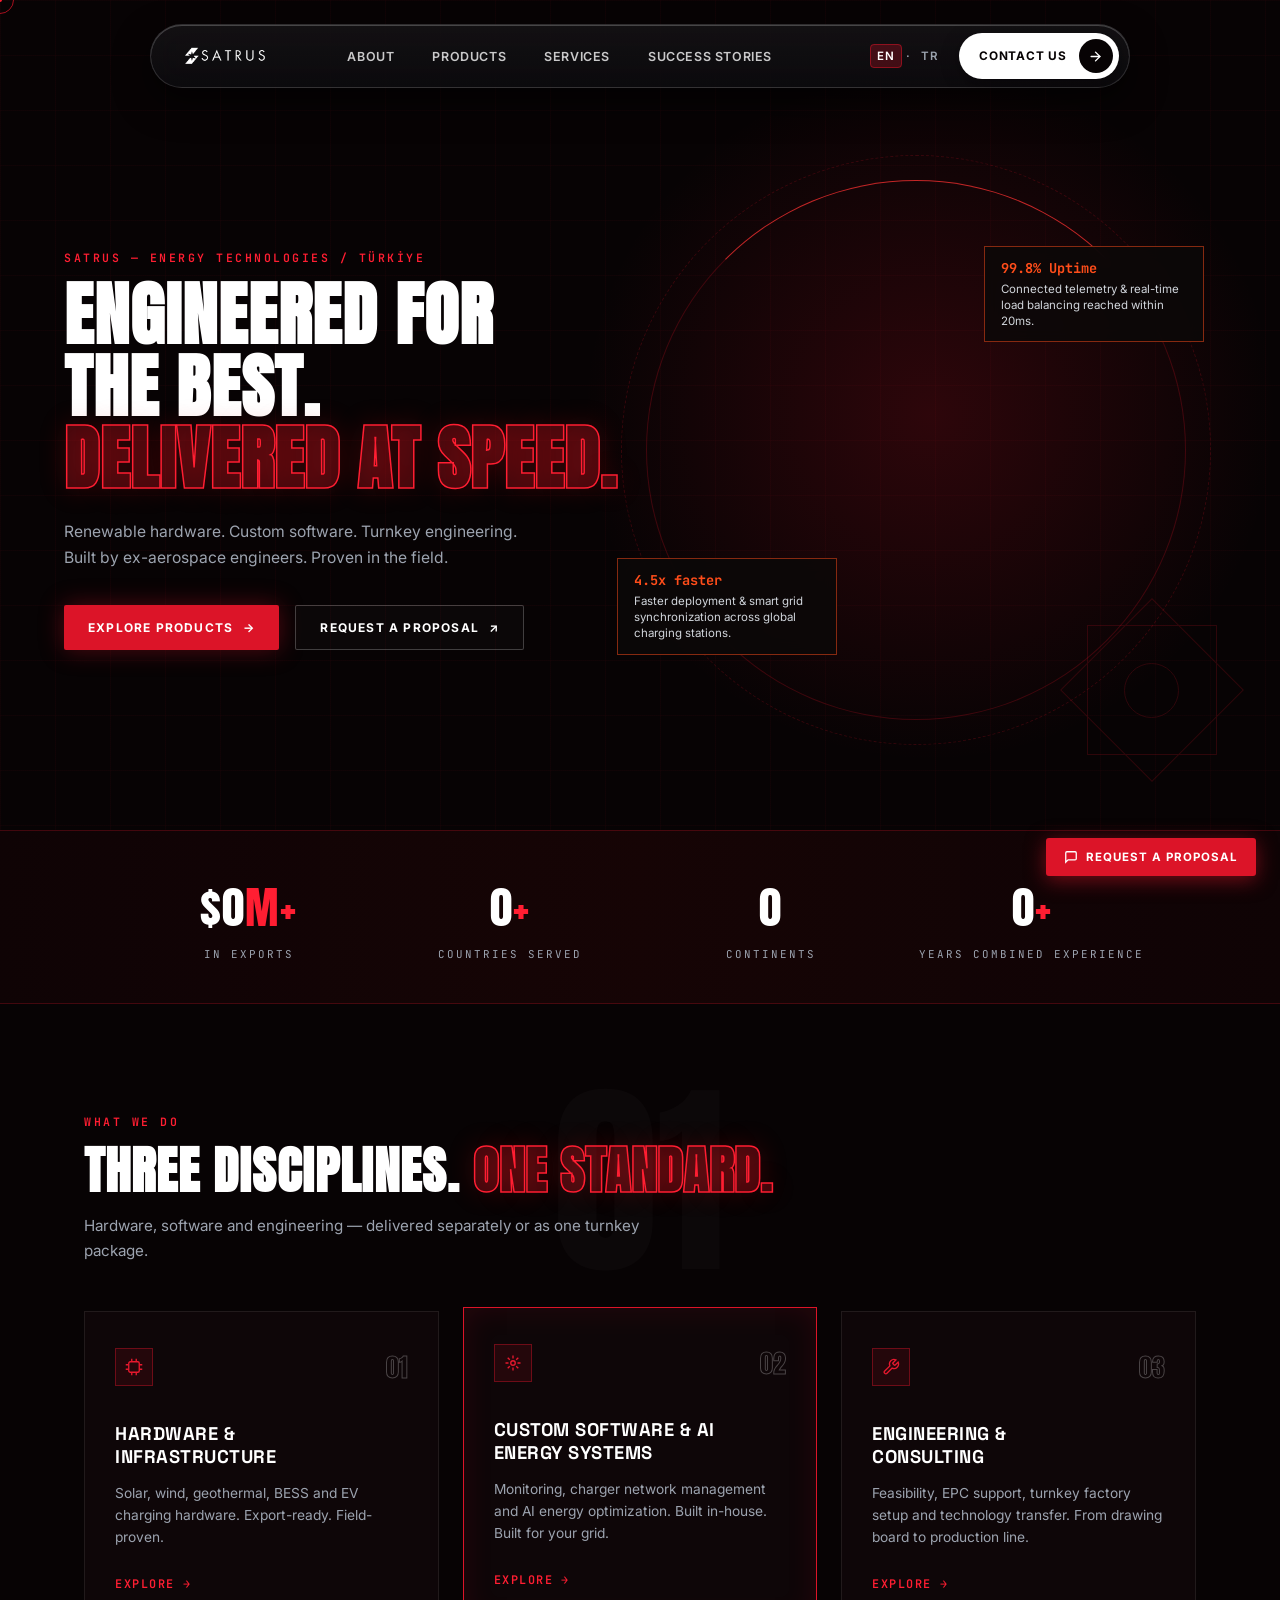
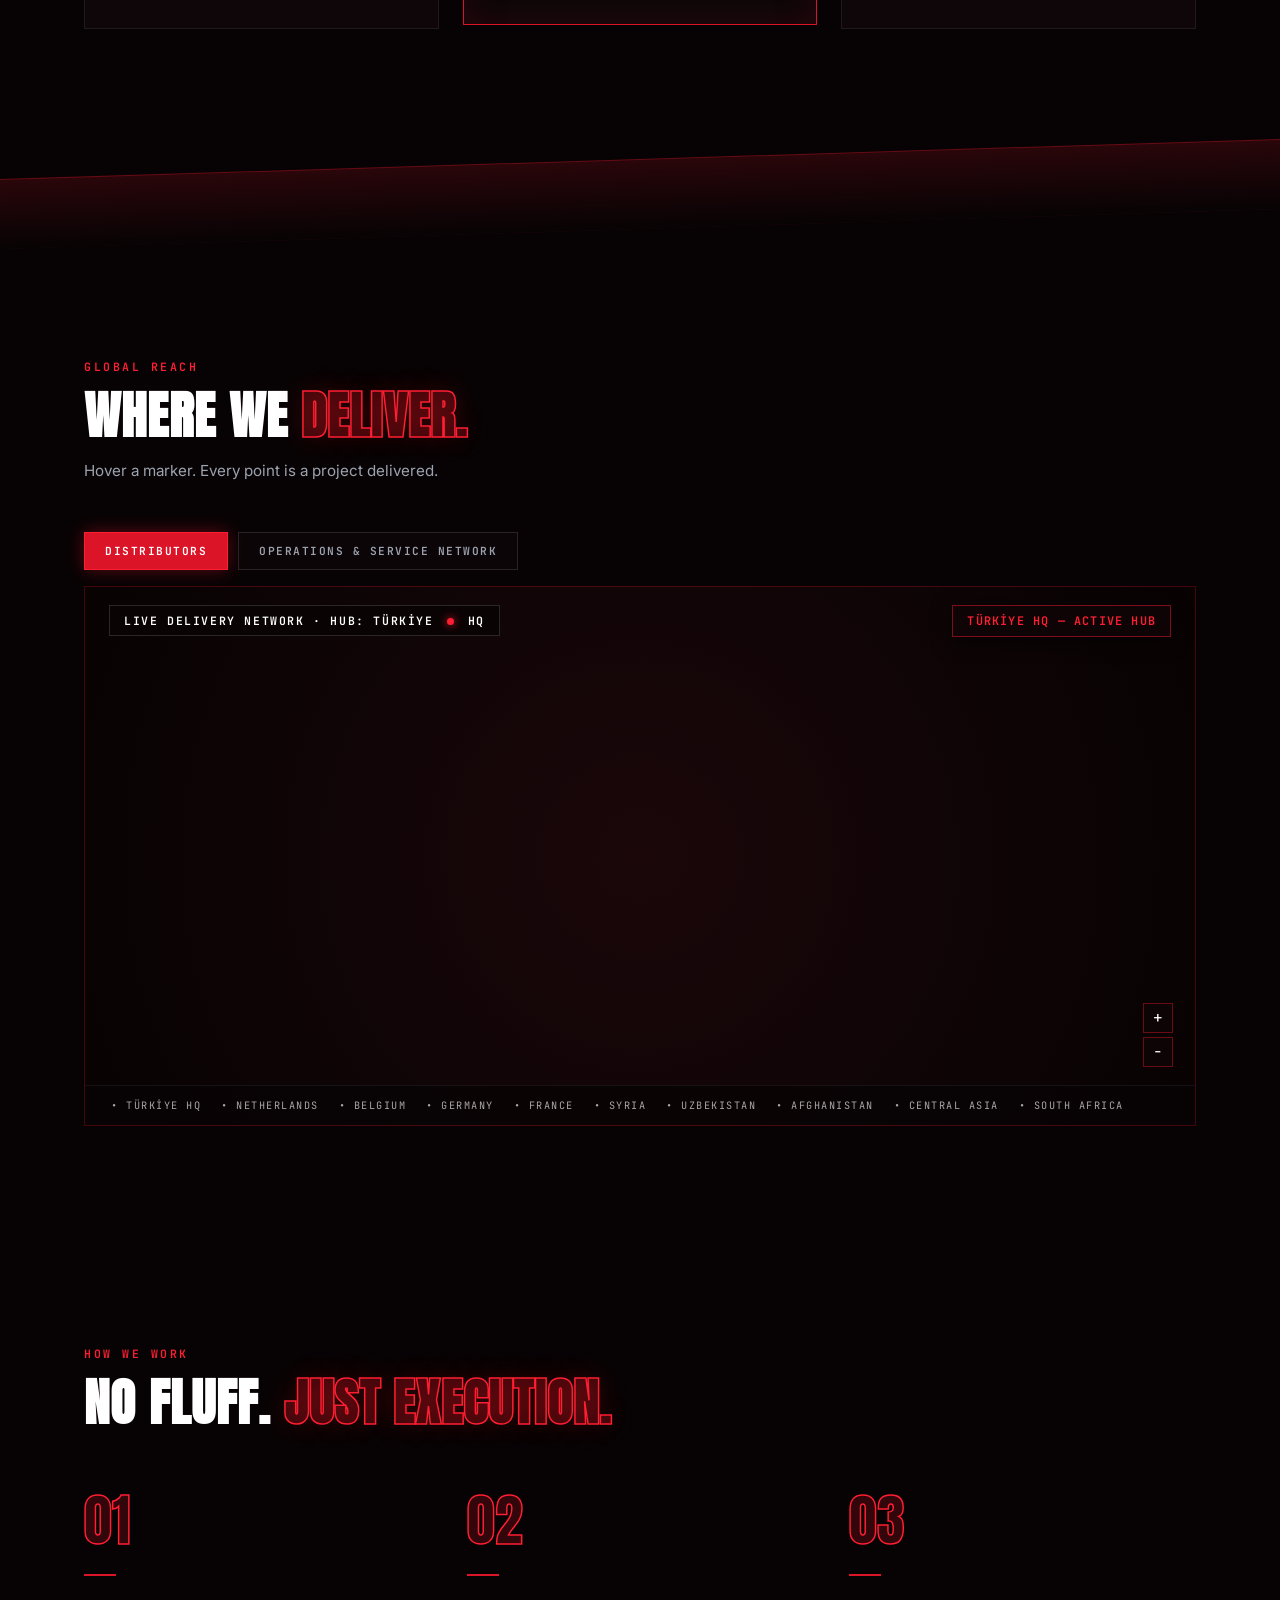
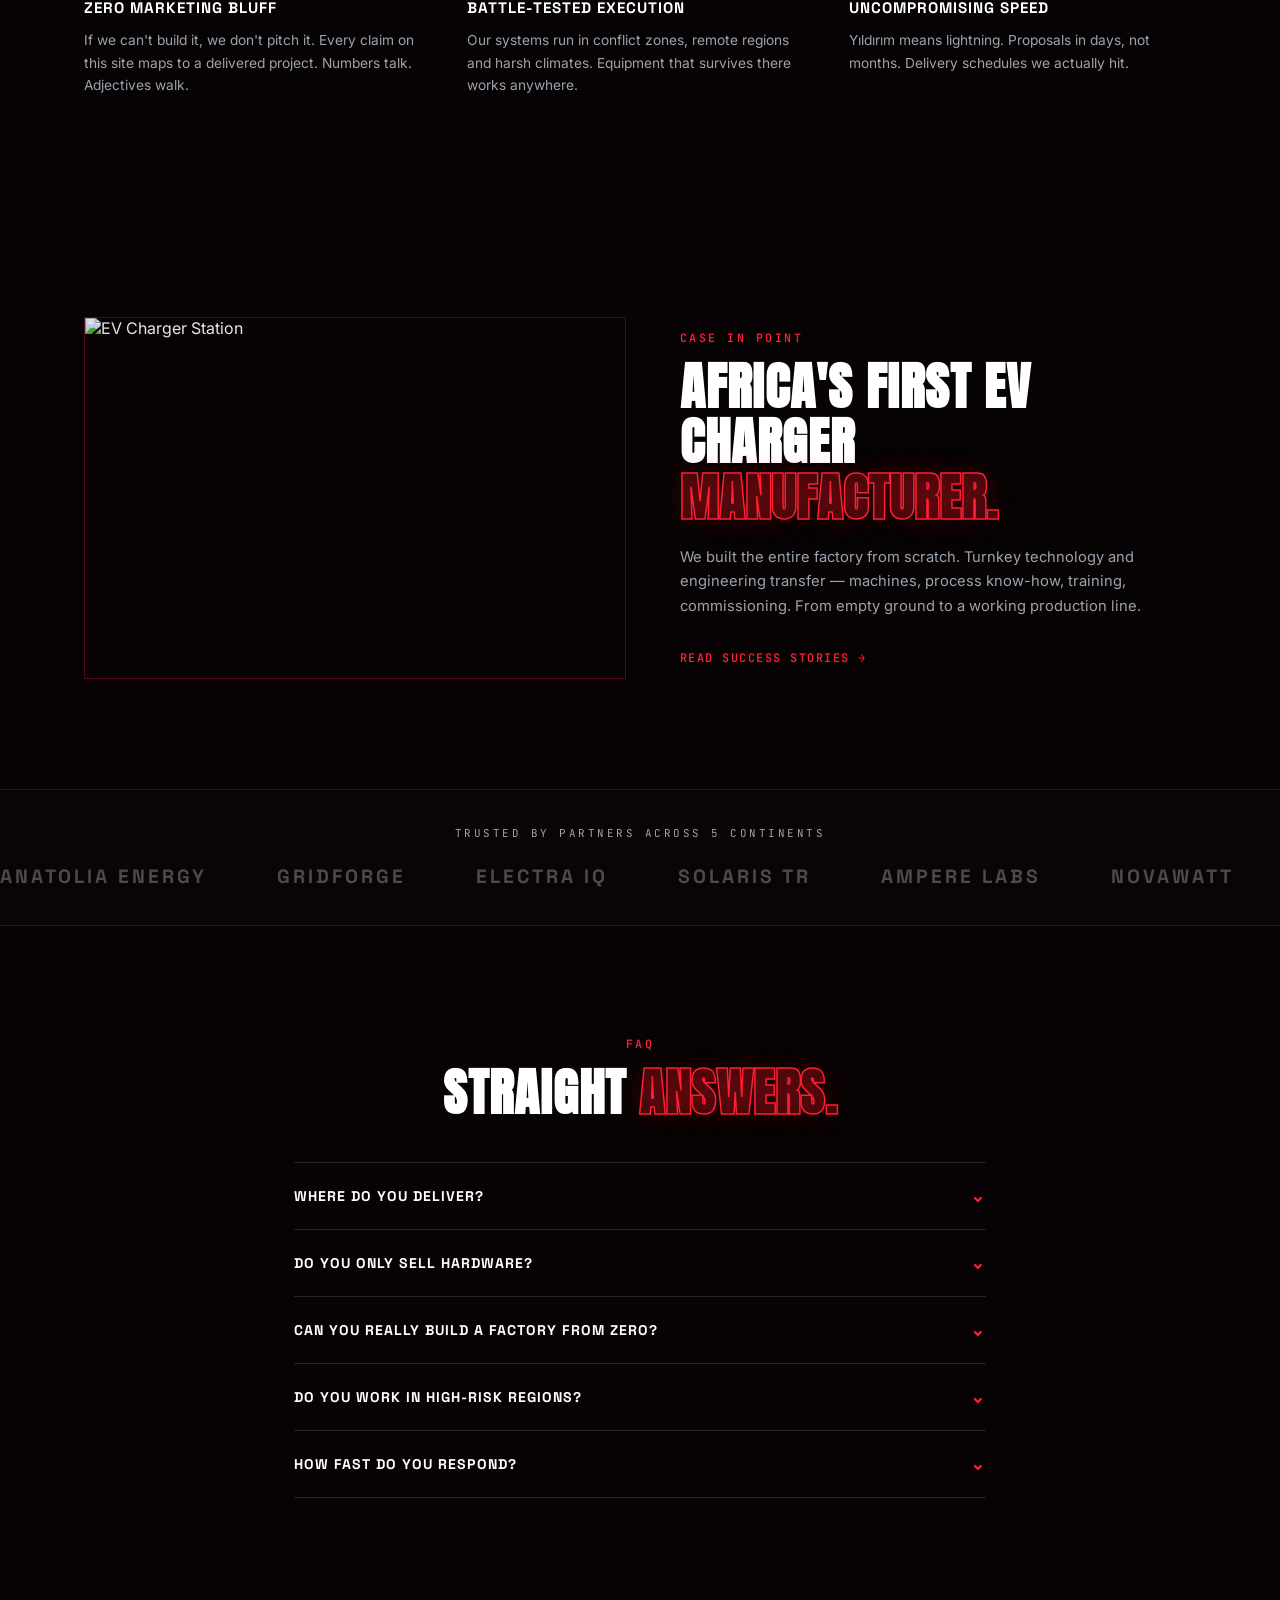
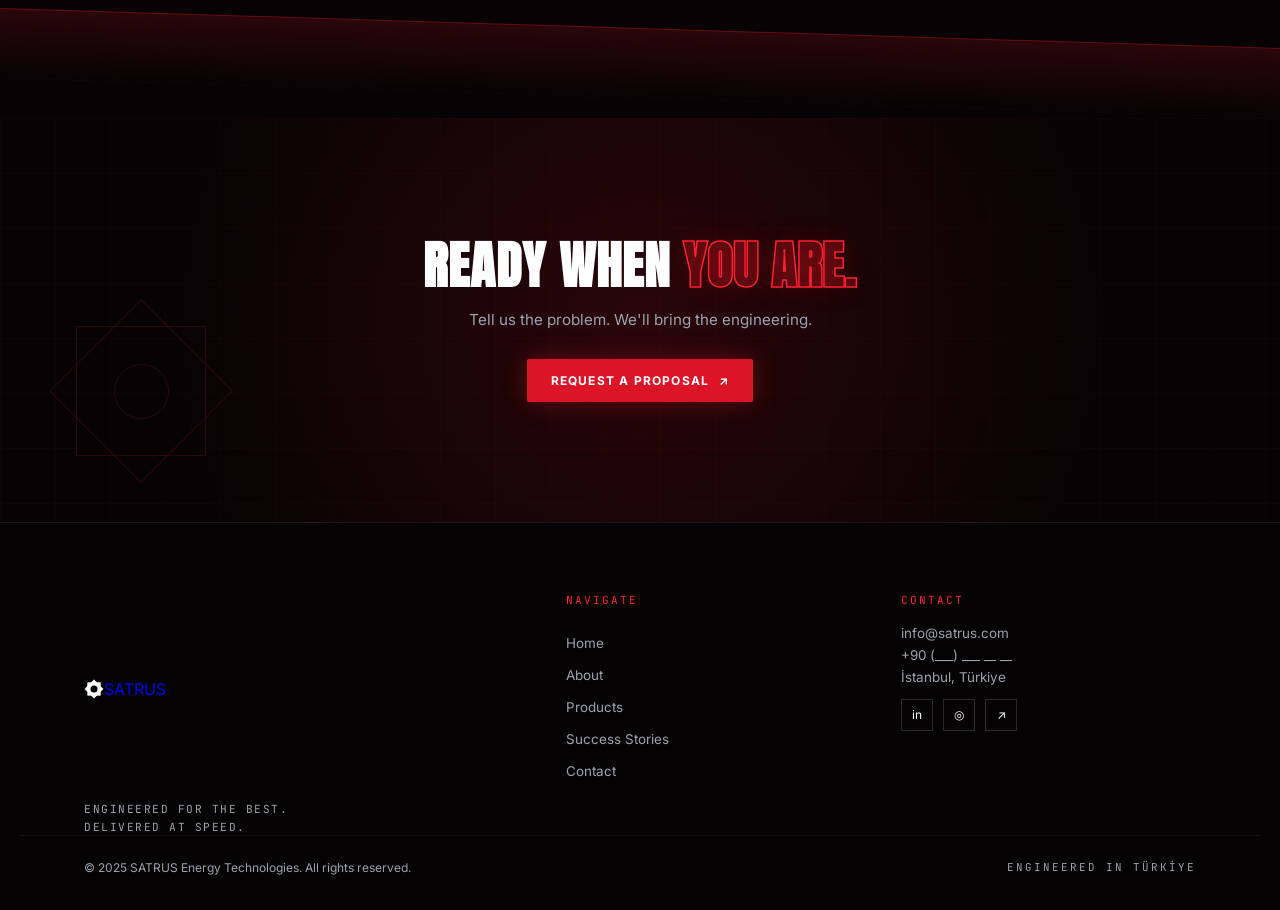
==== commit 83dd8a23: "v1.6" ====
--- a/index.html
+++ b/index.html
@@ -206,7 +206,7 @@
     <!-- EĞİMLİ KIRMIZI LAZER GEÇİŞ ŞERİDİ -->
     <div class="angled-divider"></div>
 
-    <!-- 4. BÖLÜM: GLOBAL REACH (WHERE WE DELIVER - GERÇEK 2D SÜRÜKLENEBİLİR HARİTA) -->
+    <!-- 4. BÖLÜM: GLOBAL REACH (ARKADAŞININ ATTIĞI NOKTALI DÜNYA HARİTASI + SİSTEMİMİZ) -->
     <section class="section" id="about">
         <div class="container">
             <div class="eyebrow">GLOBAL REACH</div>
@@ -214,7 +214,7 @@
                 WHERE WE <span class="text-outline-red">DELIVER.</span>
             </h2>
             <p class="section-desc">
-                One hub in Türkiye. Deployments across Europe, Central Asia, the Middle East and Africa. Hover the markers.
+                Hover a marker. Every point is a project delivered.
             </p>
 
             <!-- Harita Üstü Seçilebilir 2 Sekme -->
@@ -224,20 +224,43 @@
                 <button class="map-back-btn" id="mapResetBtn" style="display: none;">← DÜNYA GÖRÜNÜMÜNE DÖN</button>
             </div>
 
-            <!-- Gerçek 2D Sürüklenebilir Harita ve Üst Bilgi Barları -->
-            <div class="network-box">
-                <!-- Sol Üst (İşaretlediğin 2. Resimdeki Mavi Alan): Tesis Türü (Ofis mi, Fabrika mı, Depo mu) -->
+            <!-- Noktalı (Dot-Matrix) Koyu Bordo Harita Kutusu -->
+            <div class="network-box" id="dotMapWrapper">
+                <!-- Sol Üst: Tesis Türü (Ofis / Fabrika / Depo / Teknik Servis) -->
                 <div class="network-header" id="map-left-status">
                     LIVE DELIVERY NETWORK · HUB: TÜRKİYE <span class="hq-inline-dot"></span> HQ
                 </div>
 
-                <!-- Sağ Üst (İşaretlediğin 1. Resimdeki Mavi Alan): İl, m² Hacmi, Şube Detayı -->
+                <!-- Sağ Üst: İl, m² Hacmi, Şube Detayı -->
                 <div class="network-tooltip" id="map-tooltip">TÜRKİYE HQ — ACTIVE HUB</div>
 
-                <!-- Sürüklenebilir 2D Gerçek Harita Konteyneri -->
-                <div id="realDeliveryMap"></div>
-                <!-- Harita Üzerinde Kırmızı Hafif Grid Dokusu -->
-                <div class="map-grid-overlay"></div>
+                <!-- Noktalı Dünya Haritası + Etkileşimli Kırmızı Pin Katmanı -->
+                <div class="dot-map-viewport" id="dotMapViewport">
+                    <div class="dot-map-stage" id="dotMapStage">
+                        <canvas id="dottedWorldCanvas" width="1100" height="520"></canvas>
+                        <div class="dot-pins-layer" id="dotPinsLayer"></div>
+                    </div>
+                </div>
+
+                <!-- Sağ Alt Zoom (+ / -) Butonları -->
+                <div class="dot-map-controls">
+                    <button type="button" id="dotZoomIn">+</button>
+                    <button type="button" id="dotZoomOut">−</button>
+                </div>
+
+                <!-- Görseldeki Alt Ülke Listesi Barı -->
+                <div class="dot-map-footer">
+                    <span>• TÜRKİYE HQ</span>
+                    <span>• NETHERLANDS</span>
+                    <span>• BELGIUM</span>
+                    <span>• GERMANY</span>
+                    <span>• FRANCE</span>
+                    <span>• SYRIA</span>
+                    <span>• UZBEKISTAN</span>
+                    <span>• AFGHANISTAN</span>
+                    <span>• CENTRAL ASIA</span>
+                    <span>• SOUTH AFRICA</span>
+                </div>
             </div>
         </div>
     </section>
--- a/style.css
+++ b/style.css
@@ -673,7 +673,7 @@
     transform: skewY(1.8deg);
 }
 
-/* 4. WHERE WE DELIVER (GERÇEK 2D SÜRÜKLENEBİLİR HARİTA & SEKMELER) */
+/* 4. WHERE WE DELIVER (NOKTALI DÜNYA HARİTASI & ETKİLEŞİMLİ SİSTEM) */
 .delivery-tabs {
     display: flex;
     flex-wrap: wrap;
@@ -728,50 +728,29 @@
 .network-box {
     position: relative;
     width: 100%;
-    height: 500px;
-    background-color: #090405;
-    border: 1px solid rgba(220, 20, 40, 0.35);
+    height: 540px;
+    background: radial-gradient(circle at center, #1b070a 0%, #0c0405 70%, #080203 100%);
+    border: 1px solid rgba(220, 20, 40, 0.28);
     overflow: hidden;
-}
-
-#realDeliveryMap {
-    width: 100%;
-    height: 100%;
-    background: #070304;
-    z-index: 1;
-}
-
-/* Gerçek Haritayı Sitenin Bordo-Siyah Temasına Uyarlayan Filtre */
-#realDeliveryMap .leaflet-tile-pane {
-    filter: brightness(0.88) contrast(1.25) sepia(0.35) hue-rotate(315deg) saturate(2.2);
-}
-
-/* Harita Üzerindeki İnce Kırmızı Grid Katmanı */
-.map-grid-overlay {
-    position: absolute;
-    inset: 0;
-    background-image: 
-        linear-gradient(to right, rgba(220, 20, 40, 0.06) 1px, transparent 1px),
-        linear-gradient(to bottom, rgba(220, 20, 40, 0.06) 1px, transparent 1px);
-    background-size: 48px 48px;
-    pointer-events: none;
-    z-index: 2;
-}
-
-/* Sol Üst Bilgi Alanı (Tesis Türü Yazacak Yer) */
+    display: flex;
+    flex-direction: column;
+    justify-content: space-between;
+}
+
+/* Sol Üst Bilgi Alanı (Tesis Türü) */
 .network-header {
     position: absolute;
     top: 18px;
     left: 24px;
-    z-index: 10;
+    z-index: 20;
     font-family: 'JetBrains Mono', monospace;
     font-size: 0.72rem;
     font-weight: 600;
     color: #ffffff;
-    background: rgba(8, 3, 4, 0.88);
+    background: rgba(10, 4, 5, 0.88);
     border: 1px solid rgba(255, 255, 255, 0.14);
     padding: 7px 14px;
-    letter-spacing: 1.8px;
+    letter-spacing: 1.6px;
     backdrop-filter: blur(8px);
     pointer-events: none;
 }
@@ -786,17 +765,17 @@
     box-shadow: 0 0 8px var(--red-bright);
 }
 
-/* Sağ Üst Bilgi Kutusu (İl, m² Hacmi, Detay Yazacak Yer) */
+/* Sağ Üst Bilgi Kutusu (İl / m² / İsim Detayı) */
 .network-tooltip {
     position: absolute;
     top: 18px;
     right: 24px;
-    z-index: 10;
+    z-index: 20;
     font-family: 'JetBrains Mono', monospace;
     font-size: 0.74rem;
     font-weight: 600;
     color: var(--red-bright);
-    background: rgba(14, 5, 7, 0.92);
+    background: rgba(16, 5, 7, 0.92);
     border: 1px solid rgba(220, 20, 40, 0.55);
     padding: 7px 14px;
     letter-spacing: 1.2px;
@@ -805,53 +784,161 @@
     box-shadow: 0 4px 20px rgba(0, 0, 0, 0.6);
 }
 
-/* Harita Üzerindeki Özel Kırmızı Nokta Pinleri */
-.satrus-marker-wrap {
+/* Noktalı Harita Sahnesi (Zoom & Drag Destekli) */
+.dot-map-viewport {
+    position: relative;
+    width: 100%;
+    height: 100%;
+    overflow: hidden;
+    cursor: grab;
     display: flex;
     align-items: center;
     justify-content: center;
+}
+
+.dot-map-viewport:active {
+    cursor: grabbing;
+}
+
+.dot-map-stage {
     position: relative;
-}
-
-.satrus-pin-core {
-    width: 12px;
-    height: 12px;
+    width: 1100px;
+    height: 520px;
+    transform-origin: center center;
+    transition: transform 0.65s cubic-bezier(0.22, 1, 0.36, 1);
+}
+
+.dot-map-stage.dragging {
+    transition: none;
+}
+
+#dottedWorldCanvas {
+    width: 100%;
+    height: 100%;
+    display: block;
+    pointer-events: none;
+}
+
+.dot-pins-layer {
+    position: absolute;
+    inset: 0;
+    pointer-events: none;
+}
+
+/* Harita Üzerindeki Parlayan Kırmızı Pinler (Arkadaşının Görselindeki Gibi) */
+.dot-pin {
+    position: absolute;
+    transform: translate(-50%, -50%);
+    width: 14px;
+    height: 14px;
+    display: flex;
+    align-items: center;
+    justify-content: center;
+    cursor: pointer;
+    pointer-events: auto;
+    z-index: 10;
+}
+
+.dot-pin-core {
+    width: 8px;
+    height: 8px;
     background: #ff1e32;
-    border: 2px solid #ffffff;
     border-radius: 50%;
-    box-shadow: 0 0 12px #ff1e32;
+    box-shadow: 0 0 12px #ff1e32, 0 0 22px rgba(255, 30, 50, 0.85);
     transition: transform 0.2s ease, background 0.2s ease;
 }
 
-.satrus-pin-core.hq-country {
-    width: 15px;
-    height: 15px;
+.dot-pin.hq-pin .dot-pin-core {
+    width: 10px;
+    height: 10px;
     background: #ffffff;
-    border: 3px solid #ff1e32;
-}
-
-.satrus-pin-pulse {
-    position: absolute;
-    width: 28px;
-    height: 28px;
-    border: 1.5px solid #ff1e32;
+    border: 2px solid #ff1e32;
+    box-shadow: 0 0 16px #ff1e32, 0 0 30px #ff1e32;
+}
+
+.dot-pin-pulse {
+    position: absolute;
+    width: 24px;
+    height: 24px;
     border-radius: 50%;
-    animation: mapPinPulse 2s infinite ease-out;
+    background: radial-gradient(circle, rgba(255, 30, 50, 0.45) 0%, transparent 70%);
+    animation: dotPulse 2s infinite ease-out;
     pointer-events: none;
 }
 
-.satrus-marker-wrap:hover .satrus-pin-core {
-    transform: scale(1.4);
+/* Zoom yapıldığında pinlerin devasa büyümemesi için ters ölçekleme */
+.dot-pin.sub-pin .dot-pin-core {
+    width: 4.5px;
+    height: 4.5px;
+}
+
+.dot-pin.sub-pin .dot-pin-pulse {
+    width: 11px;
+    height: 11px;
+}
+
+.dot-pin:hover .dot-pin-core {
+    transform: scale(1.45);
     background: #ffffff;
 }
 
-@keyframes mapPinPulse {
+@keyframes dotPulse {
     0% { transform: scale(0.5); opacity: 1; }
-    100% { transform: scale(1.9); opacity: 0; }
-}
-
-#realDeliveryMap .leaflet-control-attribution {
-    display: none !important;
+    100% { transform: scale(1.8); opacity: 0; }
+}
+
+/* Sağ Alt Zoom Butonları */
+.dot-map-controls {
+    position: absolute;
+    right: 22px;
+    bottom: 58px;
+    z-index: 20;
+    display: flex;
+    flex-direction: column;
+    gap: 4px;
+}
+
+.dot-map-controls button {
+    width: 30px;
+    height: 30px;
+    background: rgba(14, 5, 7, 0.9);
+    border: 1px solid rgba(220, 20, 40, 0.45);
+    color: #ffffff;
+    font-family: 'JetBrains Mono', monospace;
+    font-size: 1rem;
+    cursor: pointer;
+    transition: background 0.2s;
+}
+
+.dot-map-controls button:hover {
+    background: var(--red-primary);
+}
+
+/* Görseldeki Alt Ülke İsimleri Şeridi */
+.dot-map-footer {
+    position: absolute;
+    bottom: 0;
+    left: 0;
+    width: 100%;
+    padding: 13px 26px;
+    background: rgba(8, 3, 4, 0.85);
+    border-top: 1px solid rgba(255, 255, 255, 0.06);
+    display: flex;
+    flex-wrap: wrap;
+    gap: 20px;
+    z-index: 15;
+    font-family: 'JetBrains Mono', monospace;
+    font-size: 0.64rem;
+    letter-spacing: 1.5px;
+    color: rgba(255, 255, 255, 0.65);
+}
+
+.dot-map-footer span {
+    transition: color 0.2s;
+}
+
+.dot-map-footer span:hover {
+    color: var(--red-bright);
 }
 
 /* 5. HOW WE WORK (01, 02, 03) */
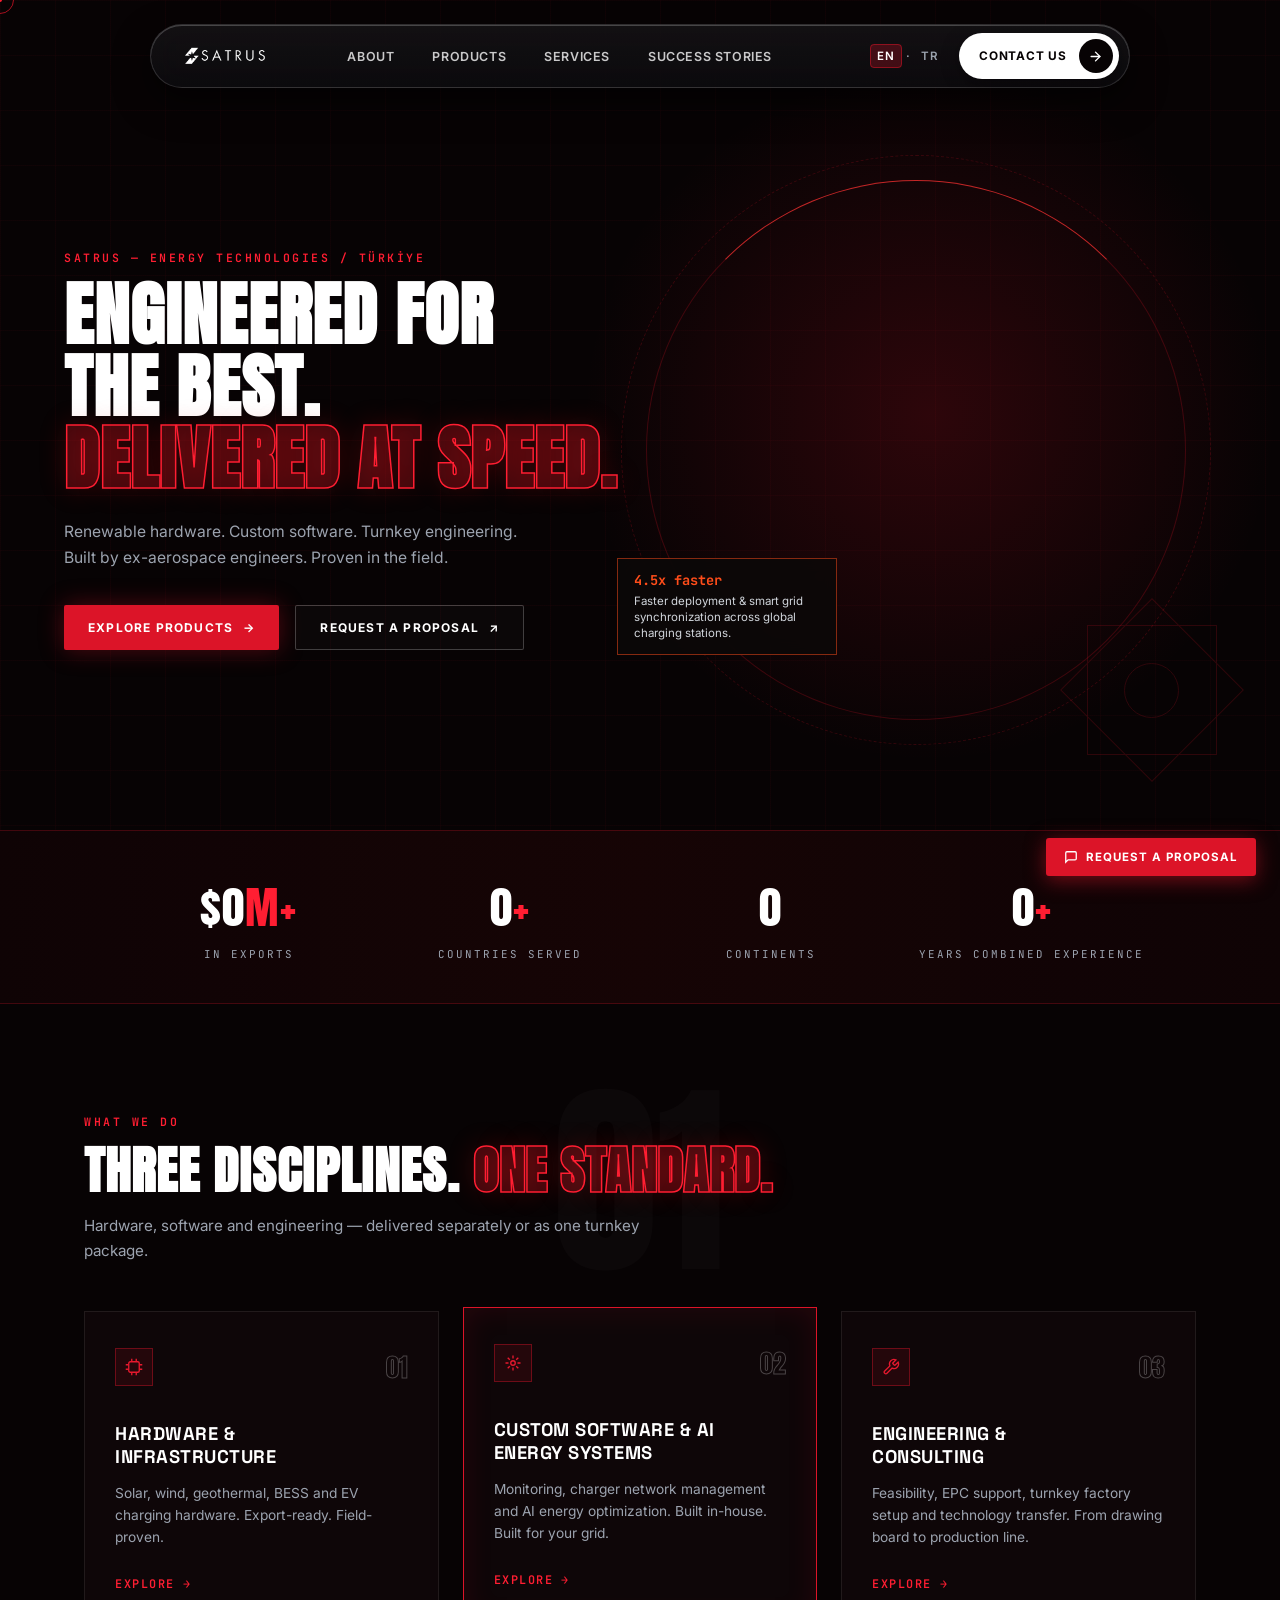
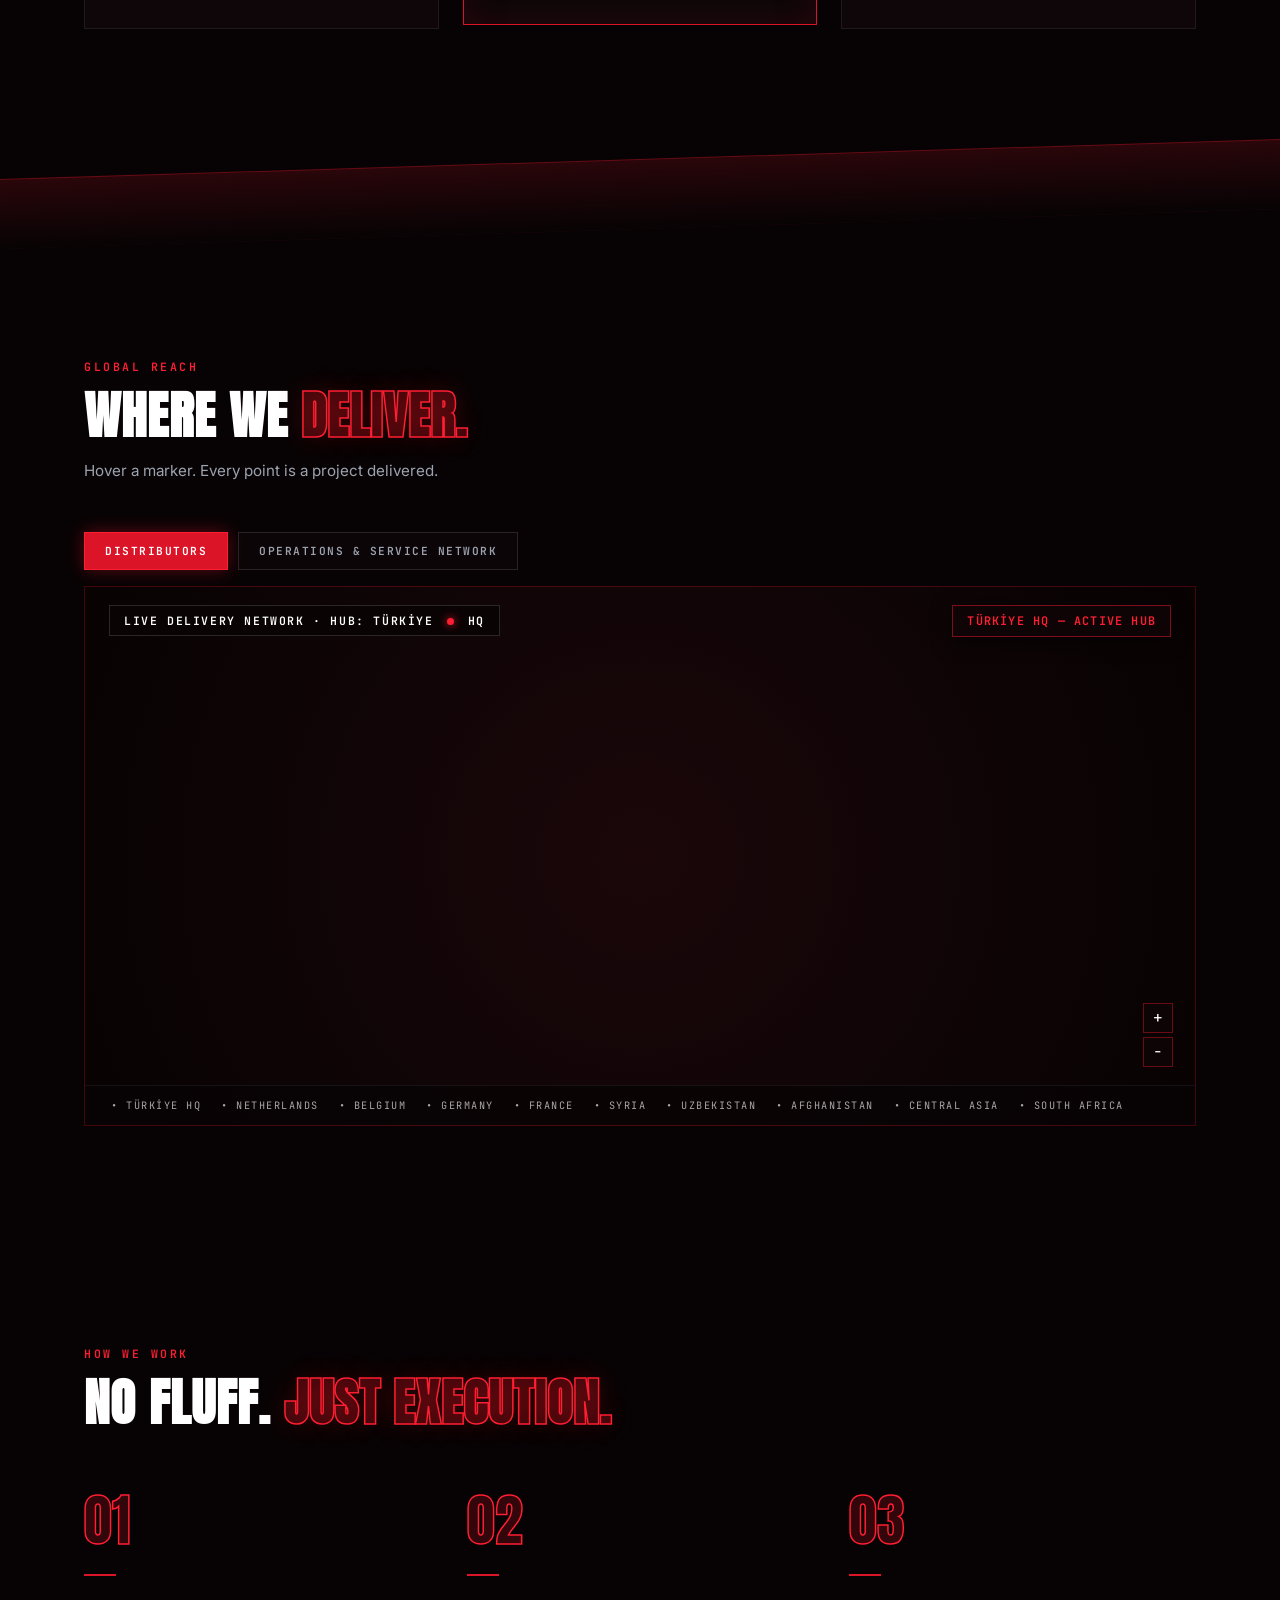
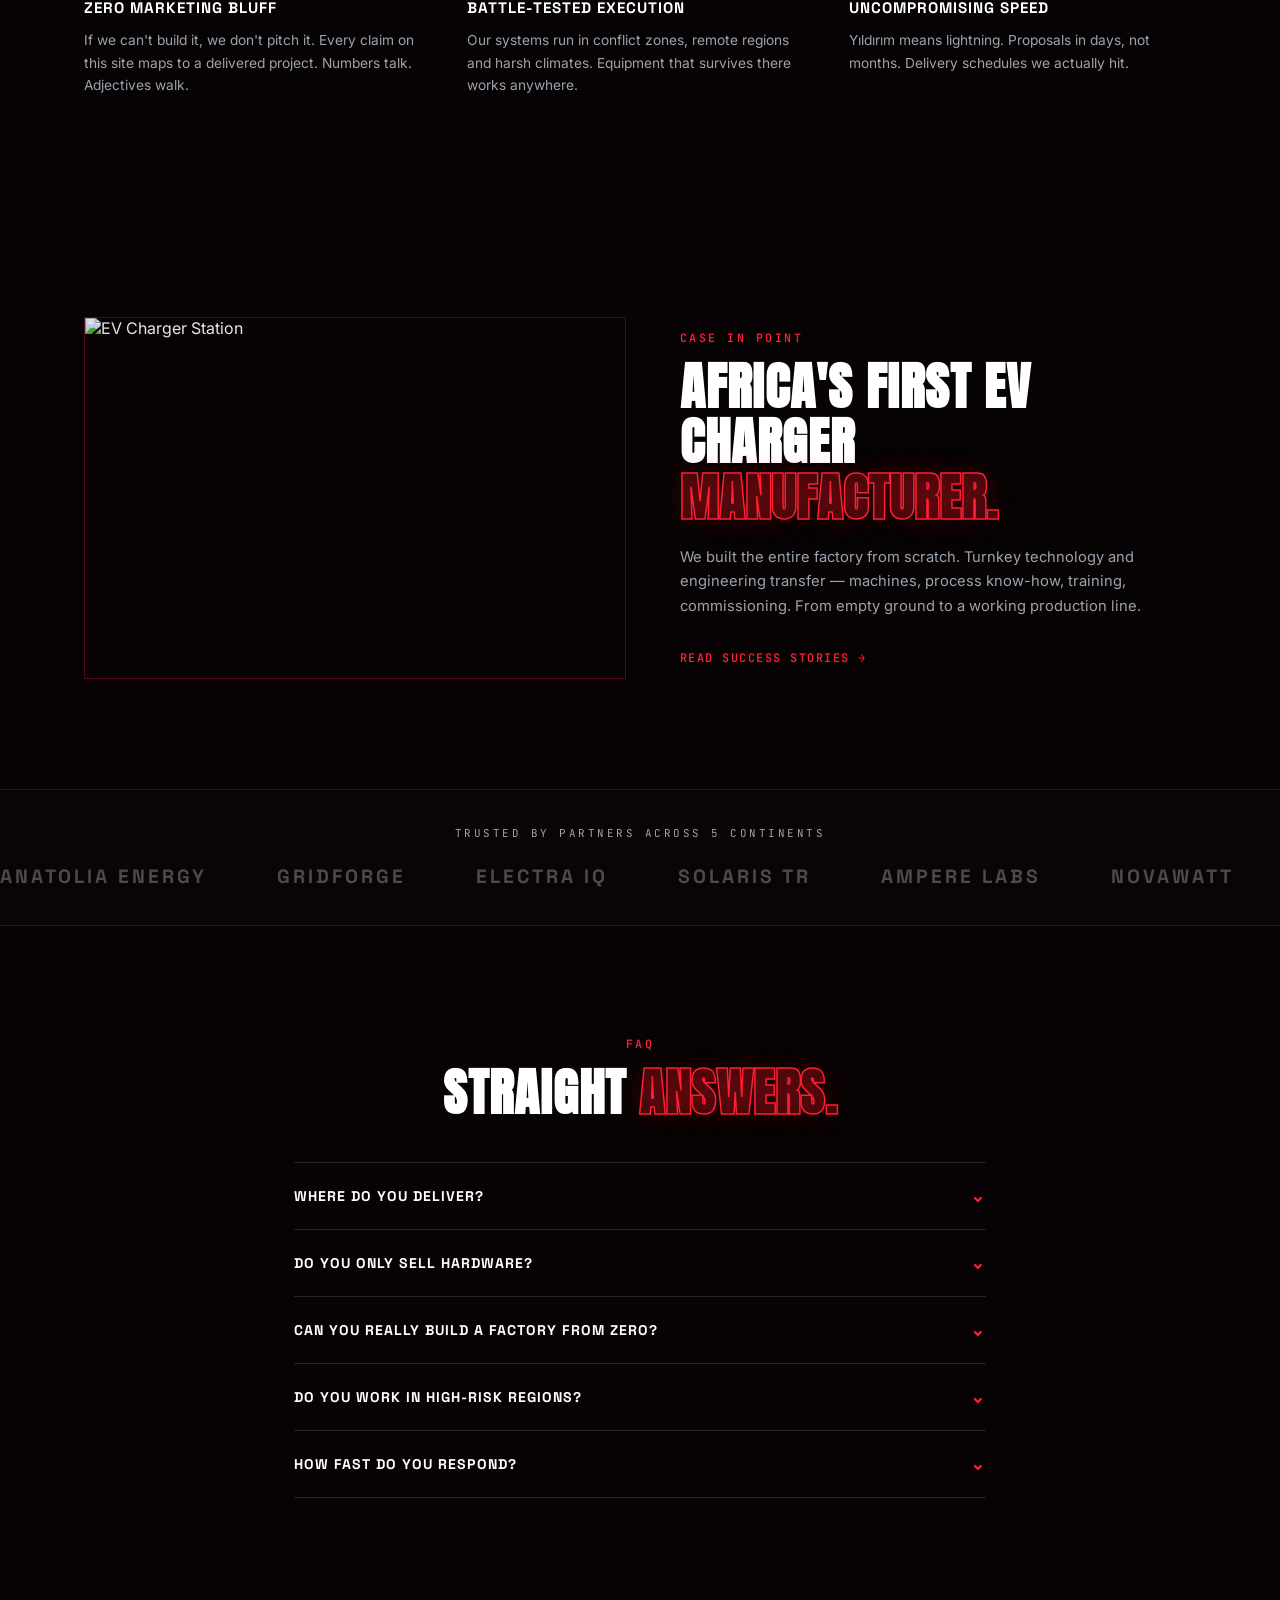
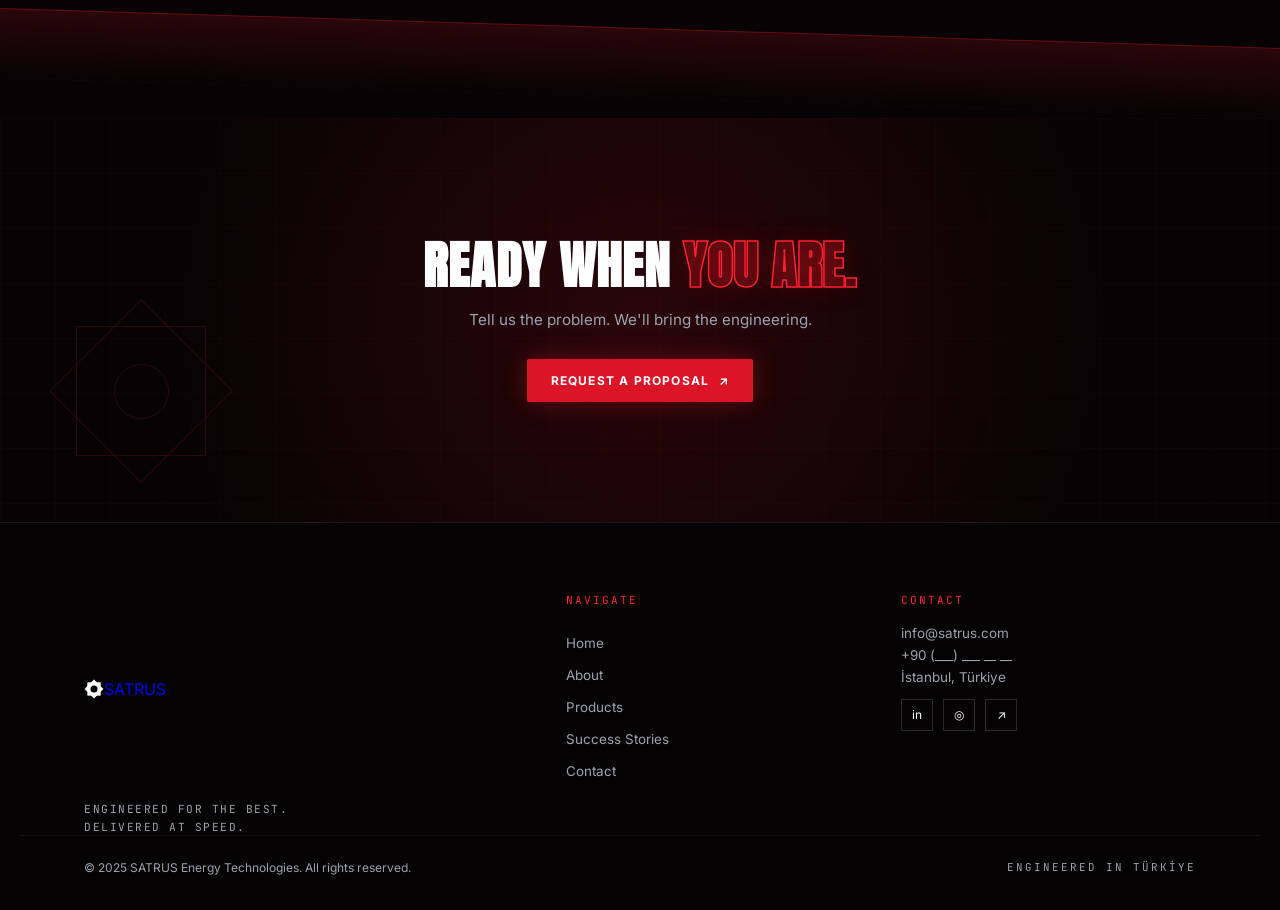
==== commit 2aa4492e: "v1.8" ====
--- a/index.html
+++ b/index.html
@@ -112,11 +112,6 @@
                 <div class="hud-title">4.5x faster</div>
                 <div class="hud-text">Faster deployment & smart grid synchronization across global charging stations.</div>
             </div>
-
-            <div class="hud-card hud-right" id="hud-2">
-                <div class="hud-title">99.8% Uptime</div>
-                <div class="hud-text">Connected telemetry & real-time load balancing reached within 20ms.</div>
-            </div>
         </div>
     </section>
 
--- a/style.css
+++ b/style.css
@@ -808,8 +808,12 @@
     transition: transform 0.65s cubic-bezier(0.22, 1, 0.36, 1);
 }
 
-.dot-map-stage.dragging {
-    transition: none;
+.dot-map-stage {
+    position: relative;
+    width: 1100px;
+    height: 520px;
+    transform-origin: center center;
+    transition: opacity 0.22s ease, transform 0.25s ease;
 }
 
 #dottedWorldCanvas {
@@ -825,12 +829,12 @@
     pointer-events: none;
 }
 
-/* Harita Üzerindeki Parlayan Kırmızı Pinler (Arkadaşının Görselindeki Gibi) */
+/* 1. Görseldeki Gibi Keskin ve Parlak Kırmızı Nokta Pinleri */
 .dot-pin {
     position: absolute;
     transform: translate(-50%, -50%);
-    width: 14px;
-    height: 14px;
+    width: 22px;
+    height: 22px;
     display: flex;
     align-items: center;
     justify-content: center;
@@ -840,51 +844,41 @@
 }
 
 .dot-pin-core {
-    width: 8px;
-    height: 8px;
-    background: #ff1e32;
+    width: 7px;
+    height: 7px;
+    background: #ff2a3c;
     border-radius: 50%;
-    box-shadow: 0 0 12px #ff1e32, 0 0 22px rgba(255, 30, 50, 0.85);
-    transition: transform 0.2s ease, background 0.2s ease;
+    box-shadow: 0 0 0 3px rgba(220, 20, 40, 0.35), 0 0 12px #ff1e32;
+    transition: transform 0.2s ease, background 0.2s ease, box-shadow 0.2s ease;
 }
 
 .dot-pin.hq-pin .dot-pin-core {
-    width: 10px;
-    height: 10px;
+    width: 9px;
+    height: 9px;
     background: #ffffff;
     border: 2px solid #ff1e32;
-    box-shadow: 0 0 16px #ff1e32, 0 0 30px #ff1e32;
+    box-shadow: 0 0 0 4px rgba(255, 30, 50, 0.4), 0 0 16px #ff1e32;
 }
 
 .dot-pin-pulse {
     position: absolute;
-    width: 24px;
-    height: 24px;
+    width: 20px;
+    height: 20px;
+    border: 1px solid rgba(255, 30, 50, 0.65);
     border-radius: 50%;
-    background: radial-gradient(circle, rgba(255, 30, 50, 0.45) 0%, transparent 70%);
     animation: dotPulse 2s infinite ease-out;
     pointer-events: none;
 }
 
-/* Zoom yapıldığında pinlerin devasa büyümemesi için ters ölçekleme */
-.dot-pin.sub-pin .dot-pin-core {
-    width: 4.5px;
-    height: 4.5px;
-}
-
-.dot-pin.sub-pin .dot-pin-pulse {
-    width: 11px;
-    height: 11px;
-}
-
 .dot-pin:hover .dot-pin-core {
-    transform: scale(1.45);
+    transform: scale(1.35);
     background: #ffffff;
+    box-shadow: 0 0 0 5px rgba(255, 30, 50, 0.55), 0 0 18px #ffffff;
 }
 
 @keyframes dotPulse {
     0% { transform: scale(0.5); opacity: 1; }
-    100% { transform: scale(1.8); opacity: 0; }
+    100% { transform: scale(1.6); opacity: 0; }
 }
 
 /* Sağ Alt Zoom Butonları */
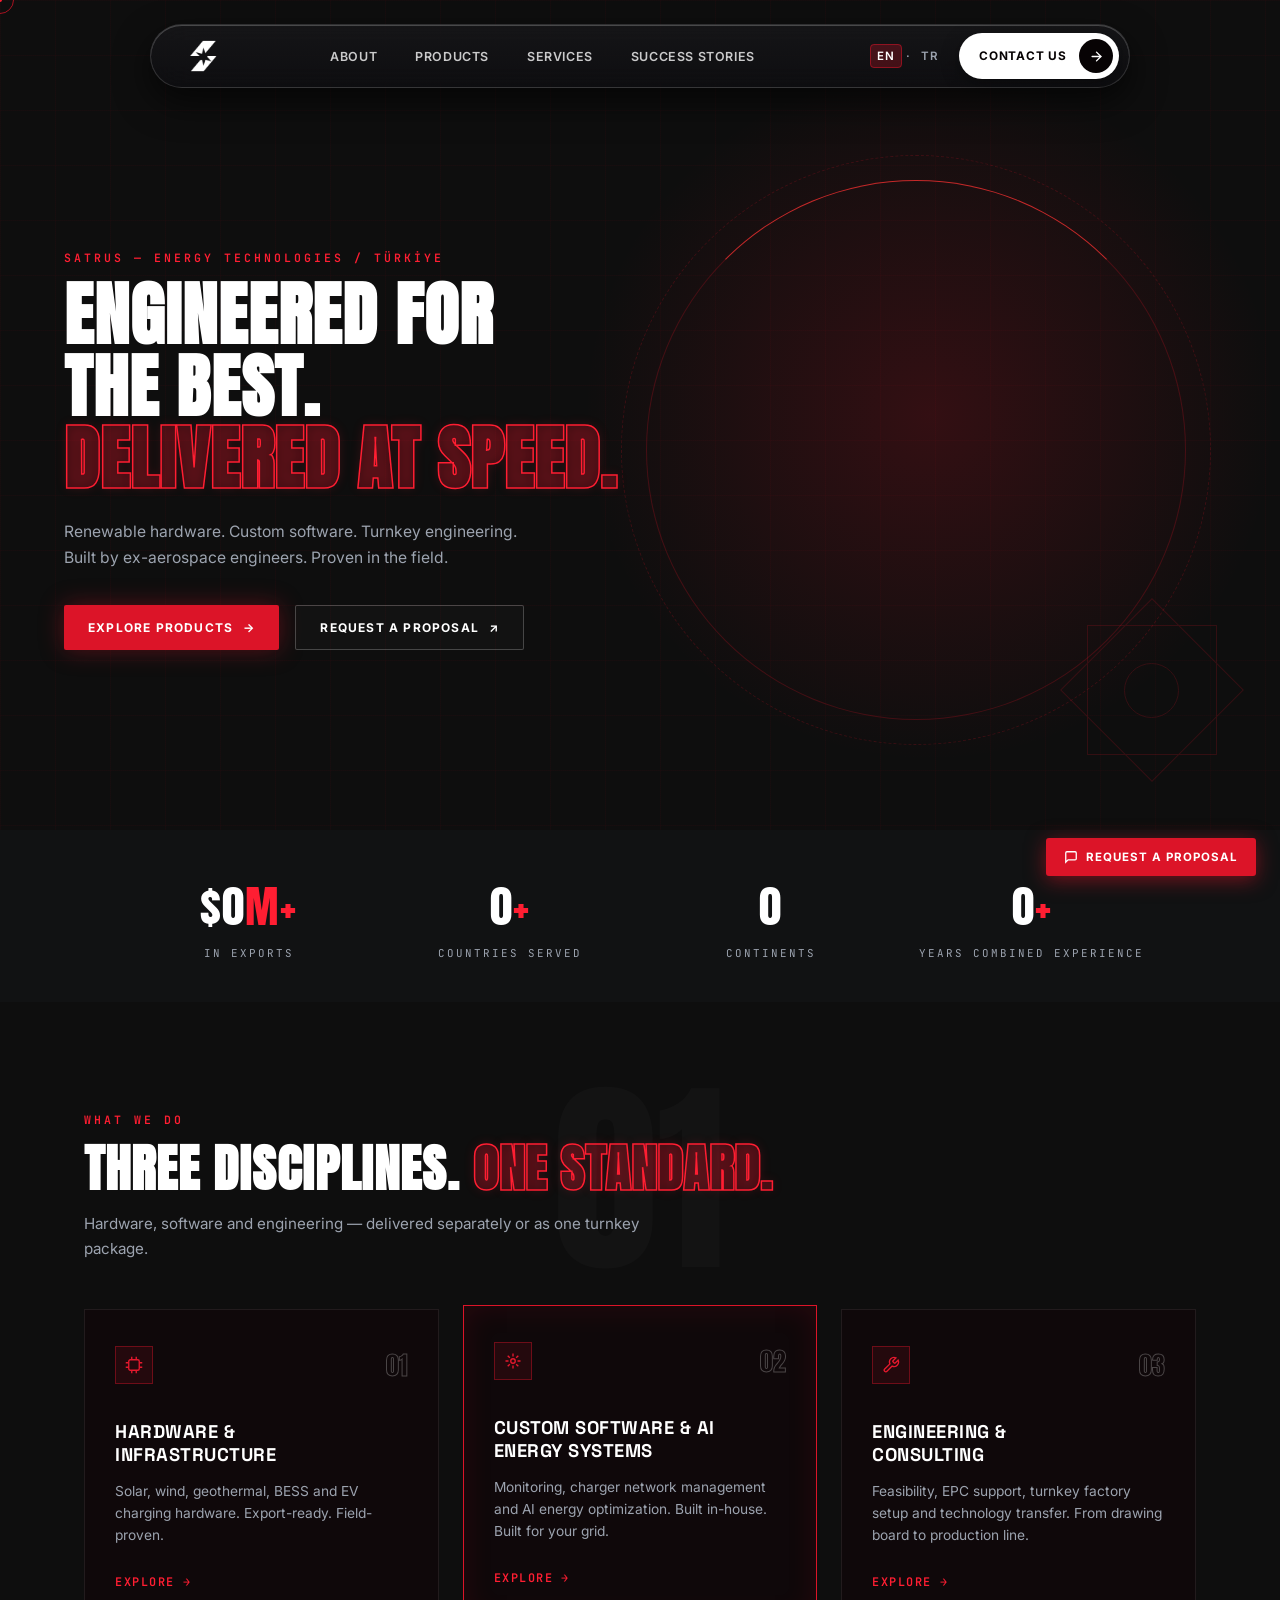
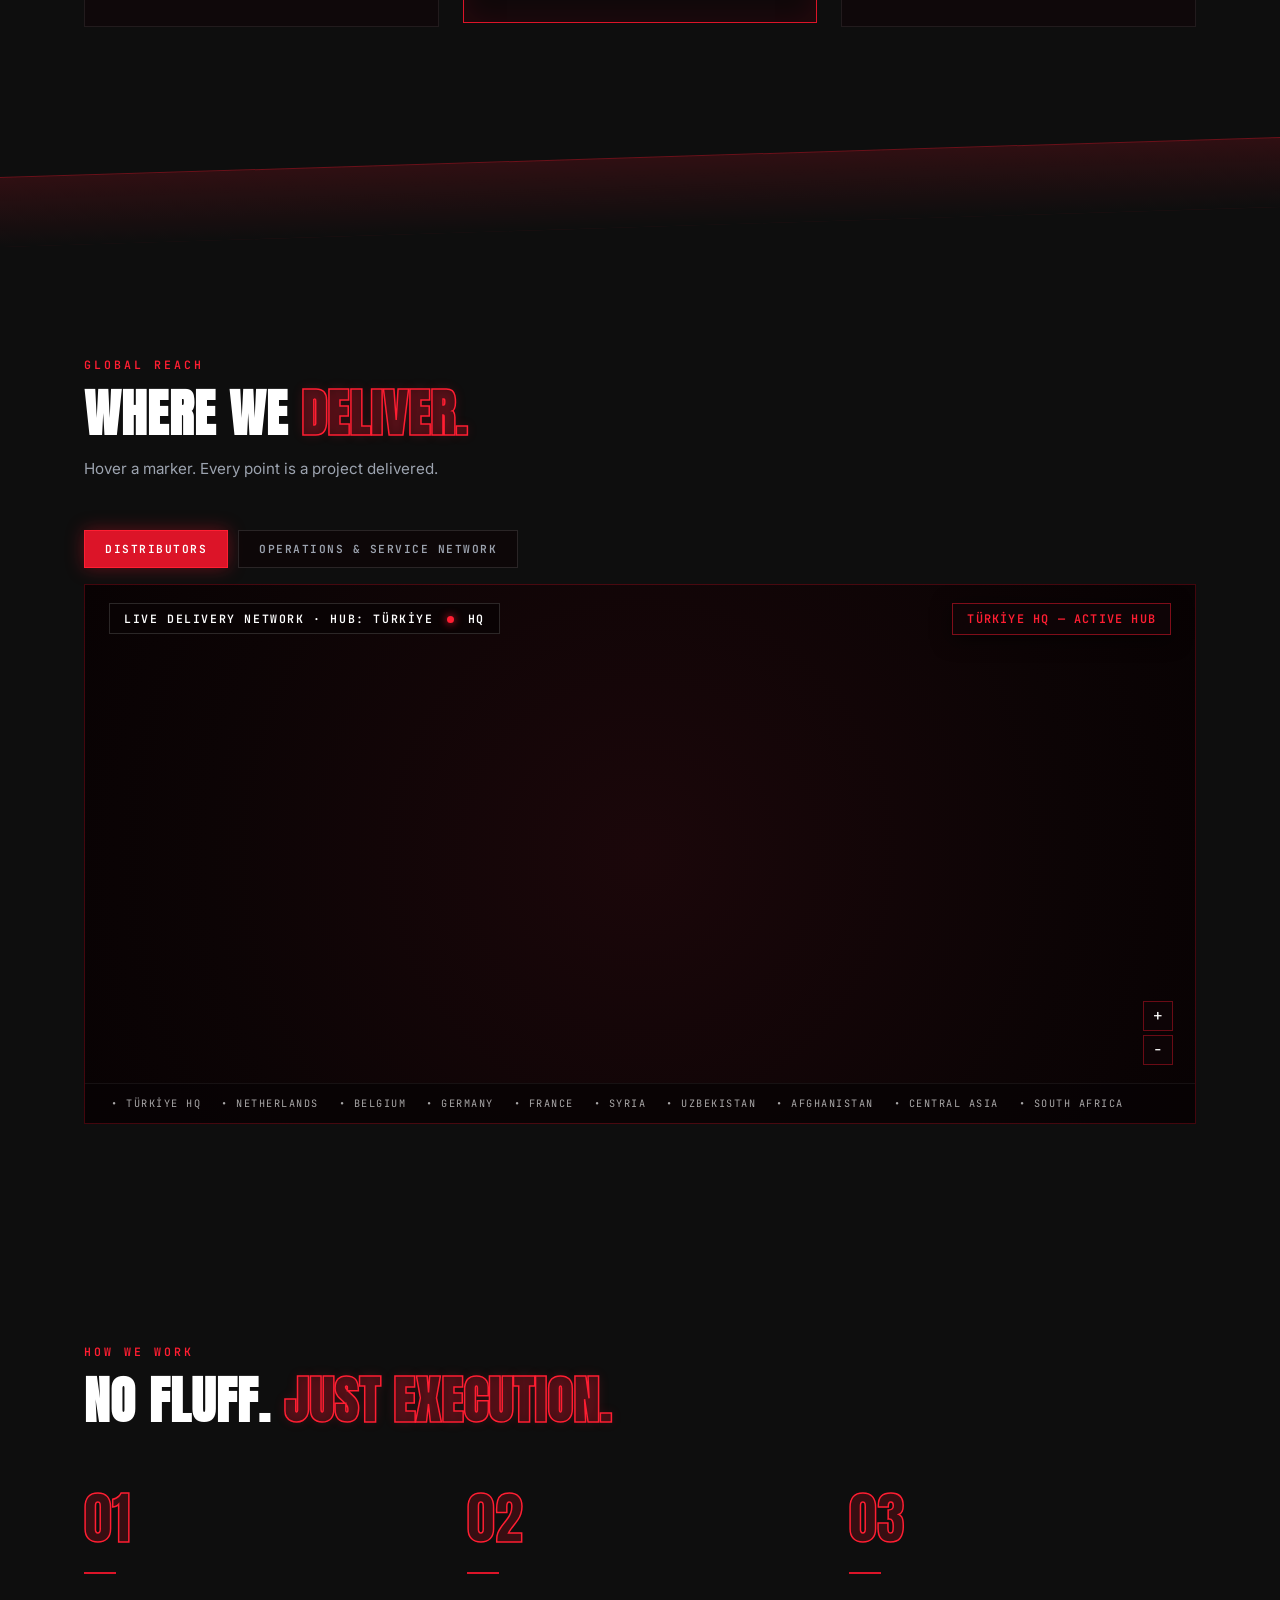
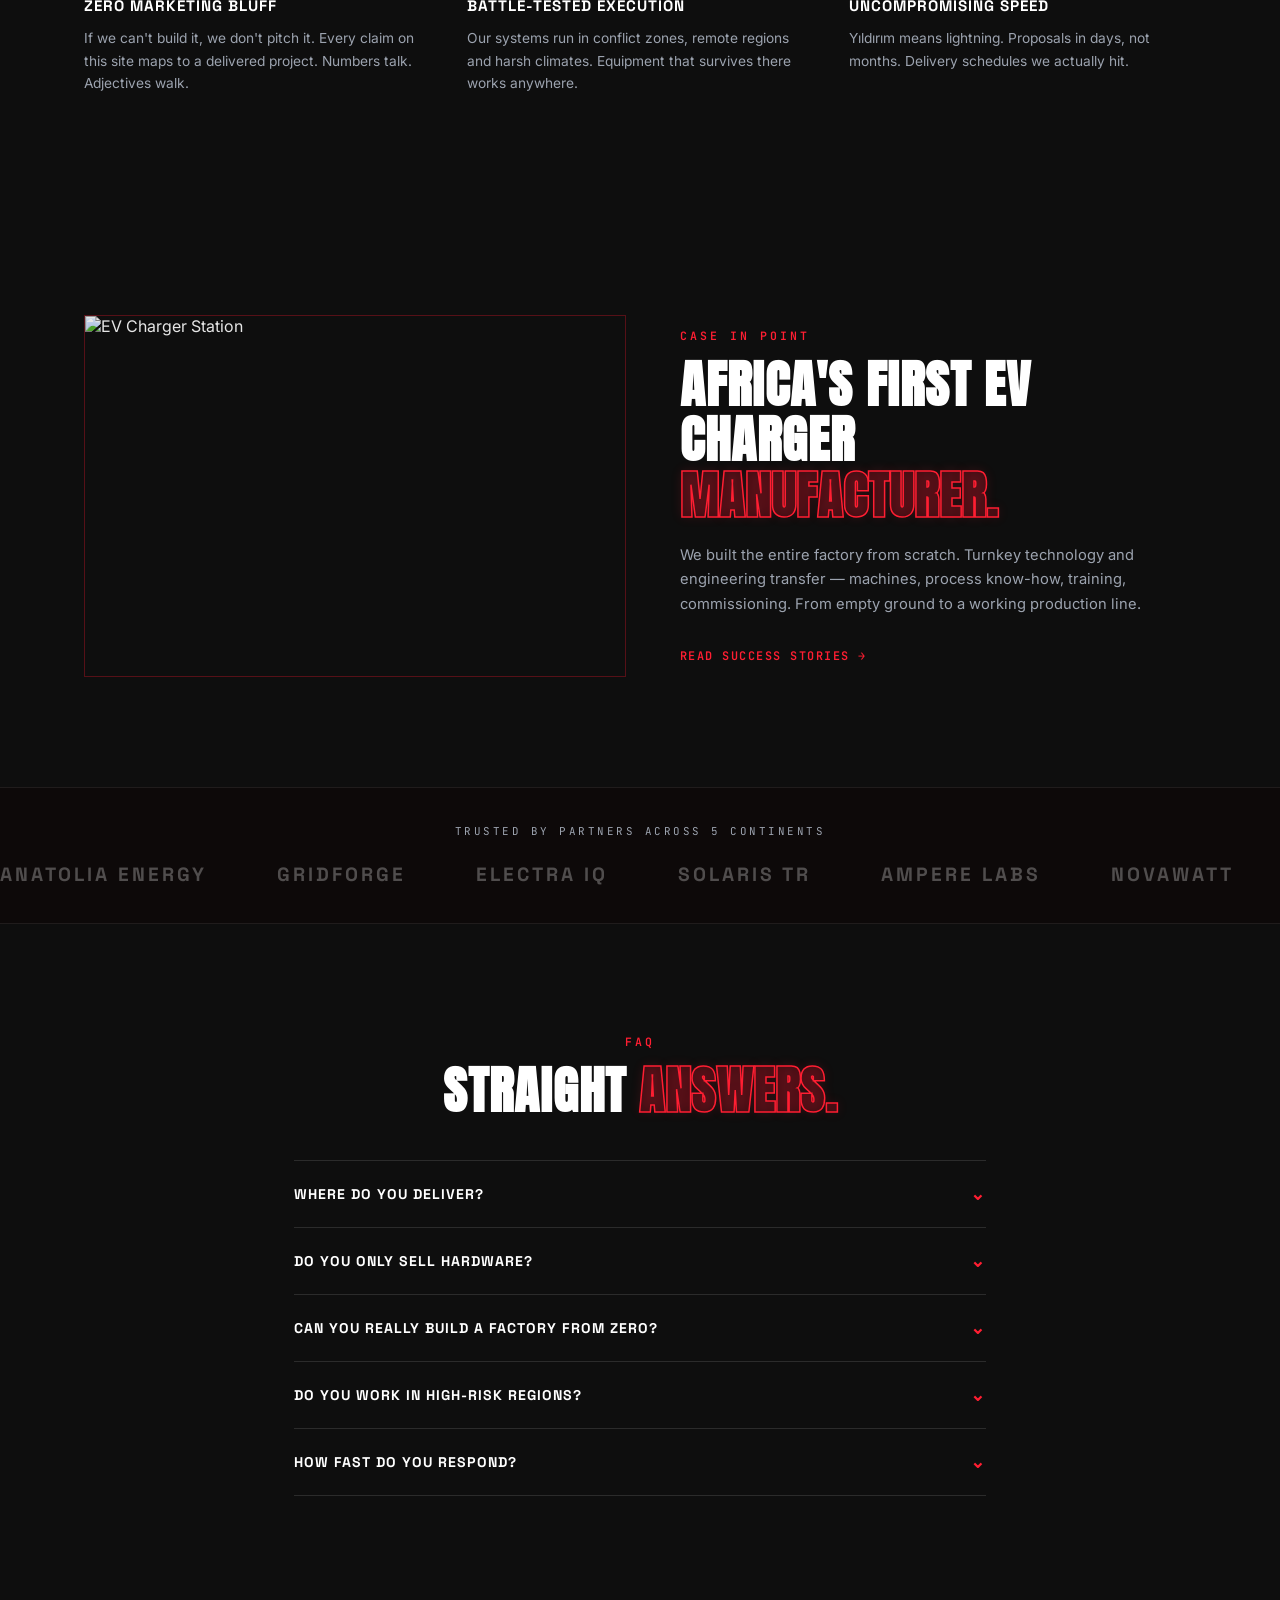
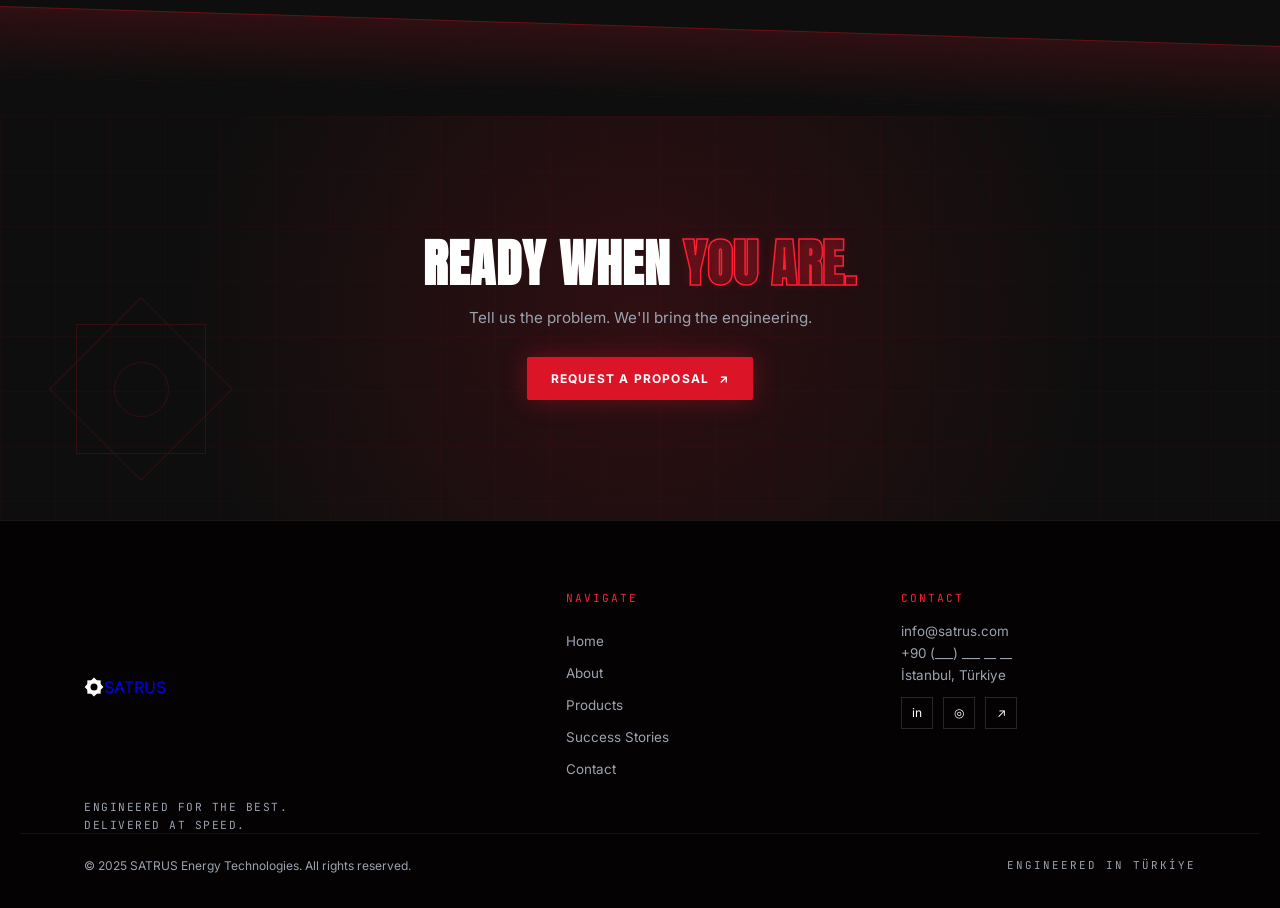
==== commit 967210c4: "v3.8" ====
--- a/index.html
+++ b/index.html
@@ -13,8 +13,7 @@
     <script src="https://unpkg.com/leaflet@1.9.4/dist/leaflet.js"></script>
     <!-- Ana Stil Dosyamız -->
     <link rel="stylesheet" href="style.css">
-    <!-- Three.js & Globe.gl (3D Noktalı Dünya Motoru) -->
-    <script src="https://unpkg.com/three@0.158.0/build/three.min.js"></script>
+    <!-- Globe.gl (3D Noktalı Dünya Motoru - Kendi Three.js Motorunu İçerir) -->
     <script src="https://unpkg.com/globe.gl@2.30.0/dist/globe.gl.min.js"></script>
 </head>
 <body>
@@ -108,9 +107,9 @@
 
             <div id="globe-container"></div>
 
-            <div class="hud-card hud-left" id="hud-1">
-                <div class="hud-title">4.5x faster</div>
-                <div class="hud-text">Faster deployment & smart grid synchronization across global charging stations.</div>
+            <div class="hud-card hud-left" id="hud-1" style="opacity:0; pointer-events:none; transition:opacity 0.25s ease;">
+                <div class="hud-title"></div>
+                <div class="hud-text"></div>
             </div>
         </div>
     </section>
@@ -293,7 +292,7 @@
         <div class="container">
             <div class="case-study-box">
                 <div class="case-img-wrapper">
-                    <img src="https://images.unsplash.com/photo-1593941707882-a5bba14938c7?auto=format&fit=crop&w=900&q=80" alt="EV Charger Station" class="case-img">
+                    <img data-slot="home_factory" src="https://images.unsplash.com/photo-1593941707882-a5bba14938c7?auto=format&fit=crop&w=900&q=80" alt="EV Charger Station" class="case-img">
                 </div>
                 <div class="case-info">
                     <div class="eyebrow">CASE IN POINT</div>
--- a/style.css
+++ b/style.css
@@ -6,7 +6,7 @@
 }
 
 :root {
-    --bg-dark: #070304;
+    --bg-dark: #0e0e0e;
     --bg-card: rgba(16, 7, 9, 0.78);
     --red-primary: #dc1428;
     --red-bright: #ff1e32;
@@ -126,9 +126,9 @@
 }
 
 .logo-img {
-    height: 44px;
+    height: 36px;
     width: auto;
-    max-width: 260px;
+    max-width: 200px;
     object-fit: contain;
     display: block;
     /* Barı kalınlaştırmadan logoyu büyük göstermek için büyüteç etkisi */
@@ -306,10 +306,32 @@
     text-transform: uppercase;
 }
 
-.text-outline-red {
-    color: rgba(210, 20, 35, 0.28);
+/* KESKİN PARLAK KIRMIZI KONTUR (AŞIRI BULANIK GLOW OLMADAN NET KIRMIZI) */
+.text-outline-red,
+.hero-title .text-outline-red,
+.section-title .text-outline-red {
+    color: rgba(220, 20, 40, 0.22);
     -webkit-text-stroke: 1.5px #ff1e32;
-    text-shadow: 0 0 28px rgba(230, 25, 25, 0.22);
+    text-shadow: 0 0 12px rgba(255, 30, 50, 0.16);
+    letter-spacing: 1px;
+}
+
+/* Sadece About sayfasındaki ENGINEERS FIRST, SELLERS SECOND başlığı görseldeki gibi gümüş-gri kalsın istersen: */
+.about-main-title .text-outline-red {
+    color: transparent;
+    -webkit-text-stroke: 1.4px rgba(255, 255, 255, 0.55);
+    text-shadow: none;
+}
+
+.eyebrow {
+    font-family: 'JetBrains Mono', monospace;
+    color: var(--red-bright);
+    font-size: 0.72rem;
+    font-weight: 600;
+    letter-spacing: 3px;
+    margin-bottom: 14px;
+    text-transform: uppercase;
+    text-shadow: none;
 }
 
 .text-red {
@@ -534,9 +556,7 @@
 
 /* 2. İSTATİSTİK BARI */
 .stats-bar {
-    border-top: 1px solid var(--border-red);
-    border-bottom: 1px solid var(--border-red);
-    background: linear-gradient(90deg, rgba(20,4,5,0.6) 0%, rgba(45,6,8,0.4) 50%, rgba(20,4,5,0.6) 100%);
+    background: linear-gradient(90deg, #111213 0%, #111213 50%, #111213 100%);
     padding: 42px 10%;
     display: grid;
     grid-template-columns: repeat(4, 1fr);
@@ -1227,4 +1247,40 @@
     .stats-bar, .cards-grid, .steps-grid, .case-study-box, .footer-grid {
         grid-template-columns: 1fr;
     }
+}
+
+/* 3D DÜNYA NOKTALARININ ÜSTÜNDEKİ NET OKUNUR İSİM ETİKETİ (ASLA ALTTA KALMAZ) */
+.globe-pin-wrap {
+    position: relative;
+    display: flex;
+    flex-direction: column;
+    align-items: center;
+    transform: translateY(-4px);
+    pointer-events: auto;
+    cursor: pointer;
+    z-index: 20;
+}
+
+.globe-pin-label {
+    font-family: 'JetBrains Mono', monospace;
+    font-size: 9.5px;
+    font-weight: 700;
+    color: #ffffff;
+    background: rgba(8, 3, 4, 0.92);
+    border: 1px solid rgba(255, 30, 50, 0.55);
+    padding: 2px 6px;
+    border-radius: 3px;
+    white-space: nowrap;
+    margin-bottom: 4px;
+    letter-spacing: 0.8px;
+    box-shadow: 0 2px 8px rgba(0, 0, 0, 0.85);
+    pointer-events: none;
+}
+
+.globe-pin.empty-pin {
+    width: 12px;
+    height: 12px;
+    background: #ff1e32;
+    border: 2px solid #ffffff;
+    box-shadow: 0 0 12px #ff1e32;
 }
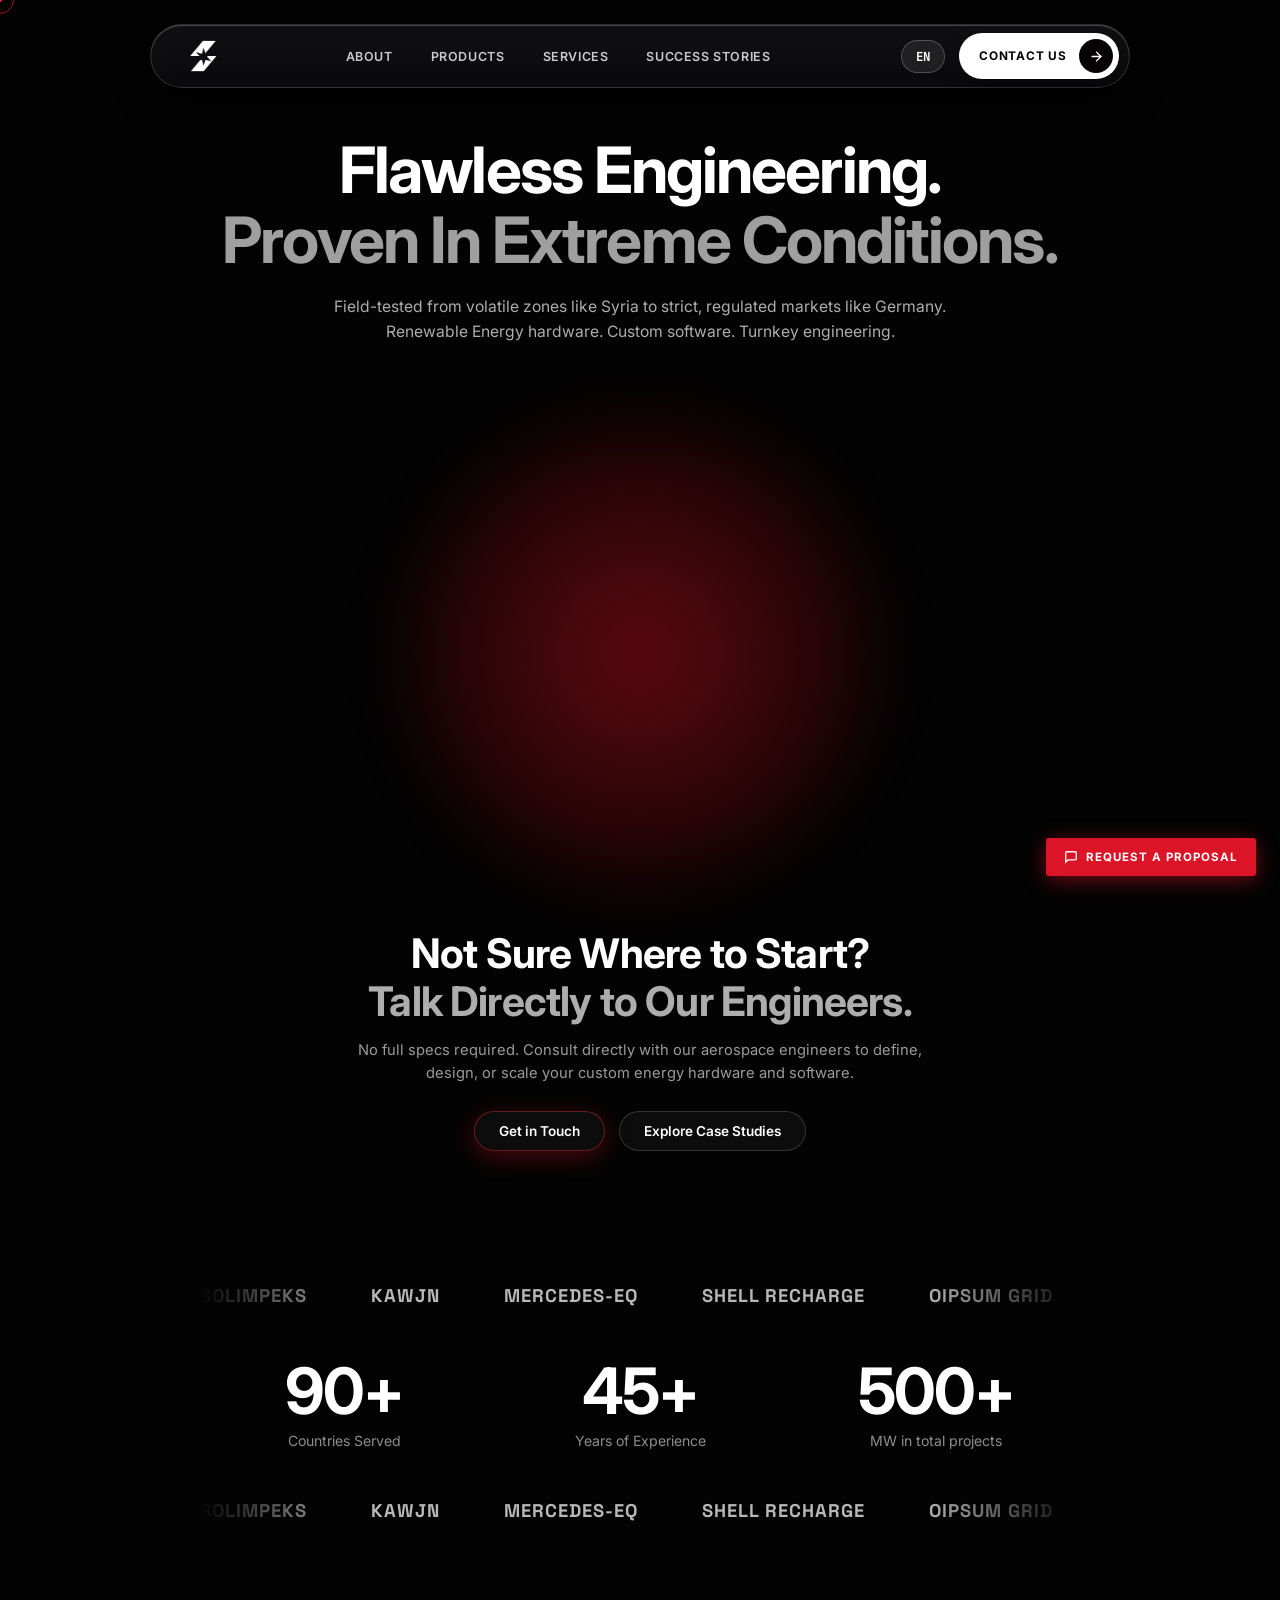
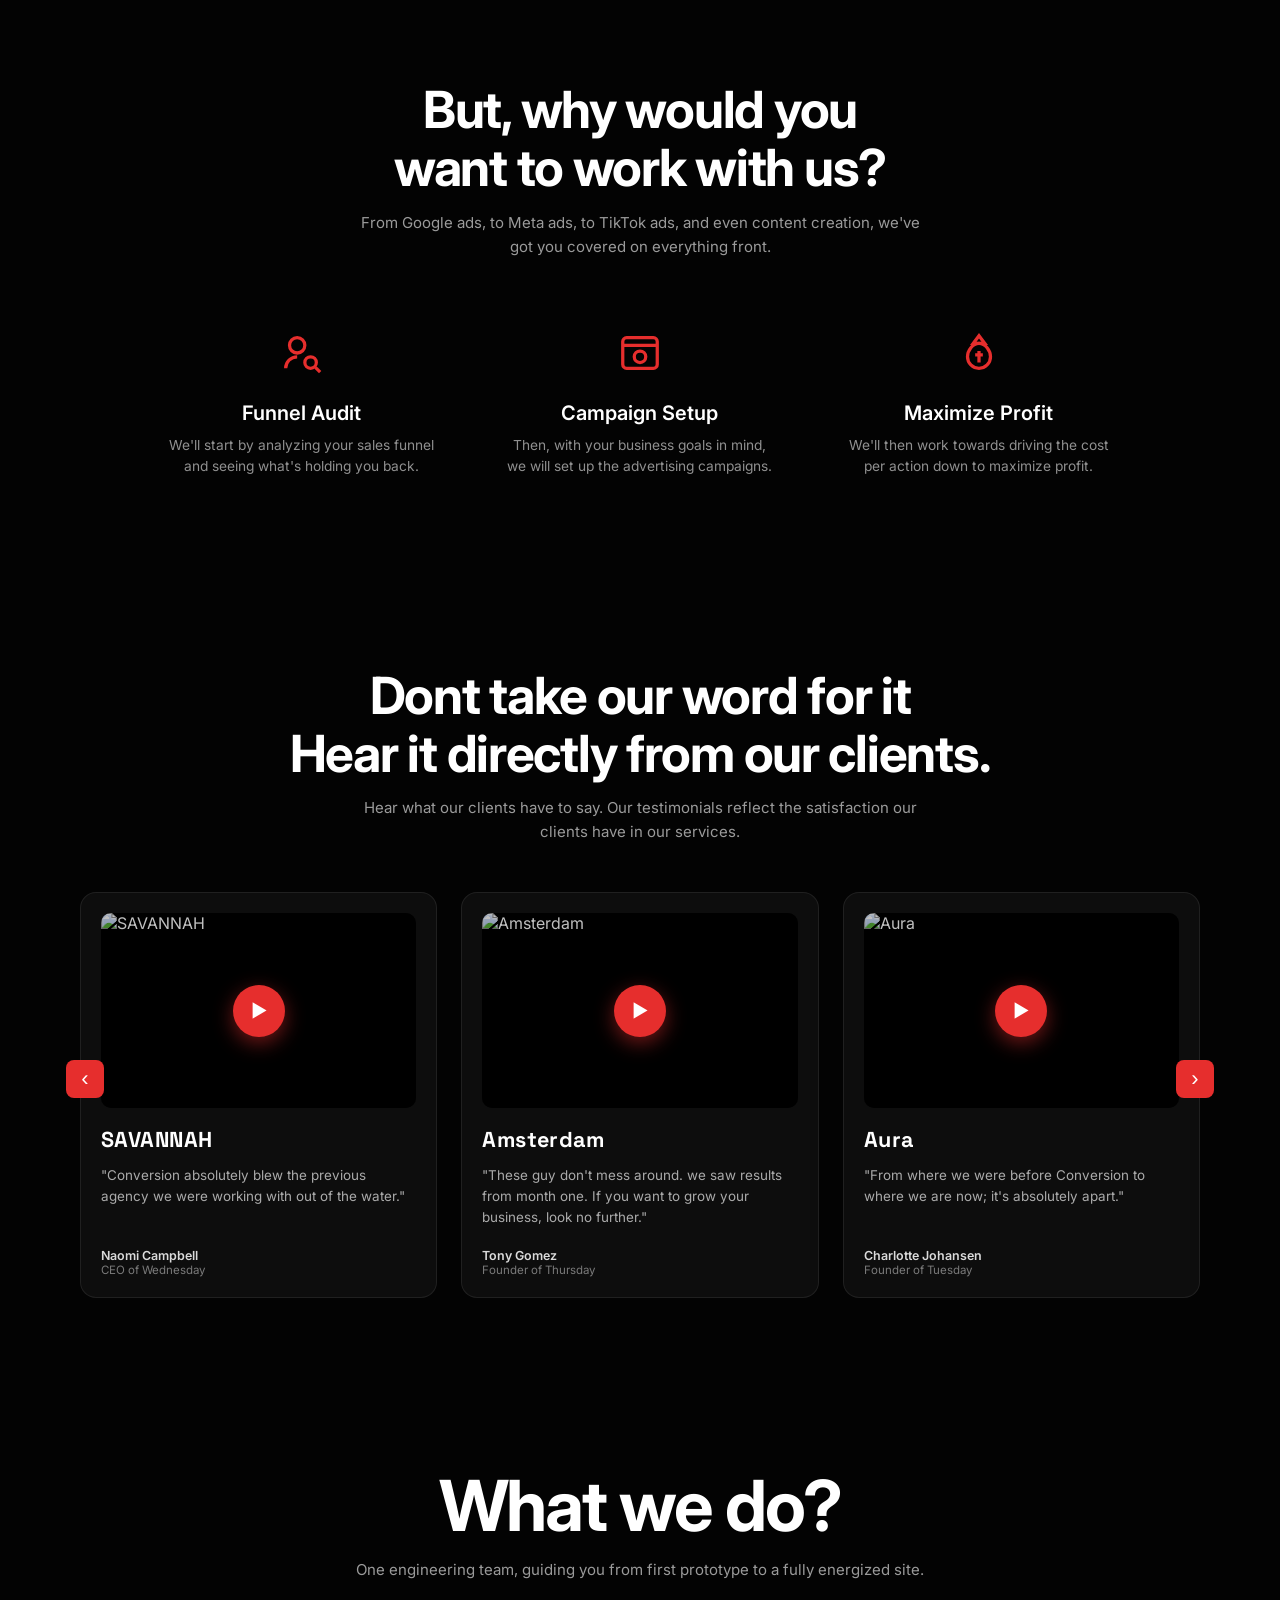
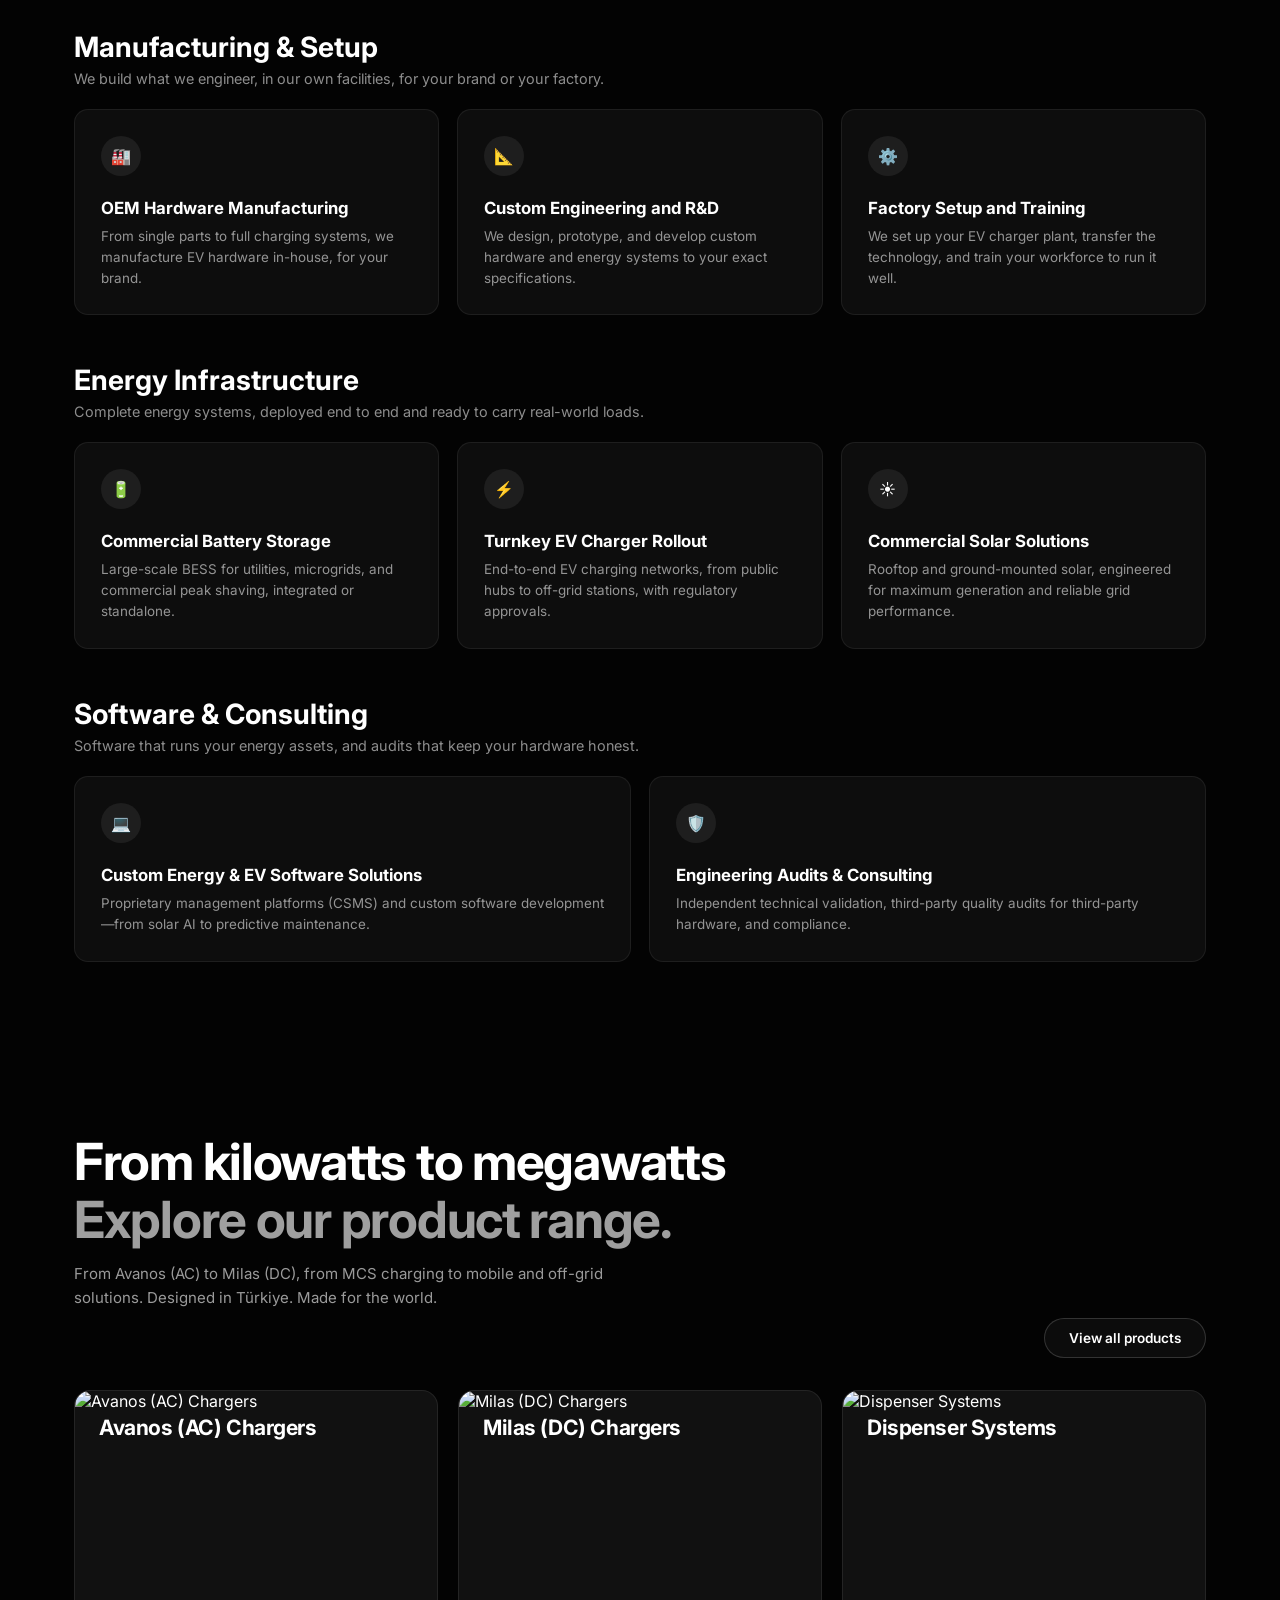
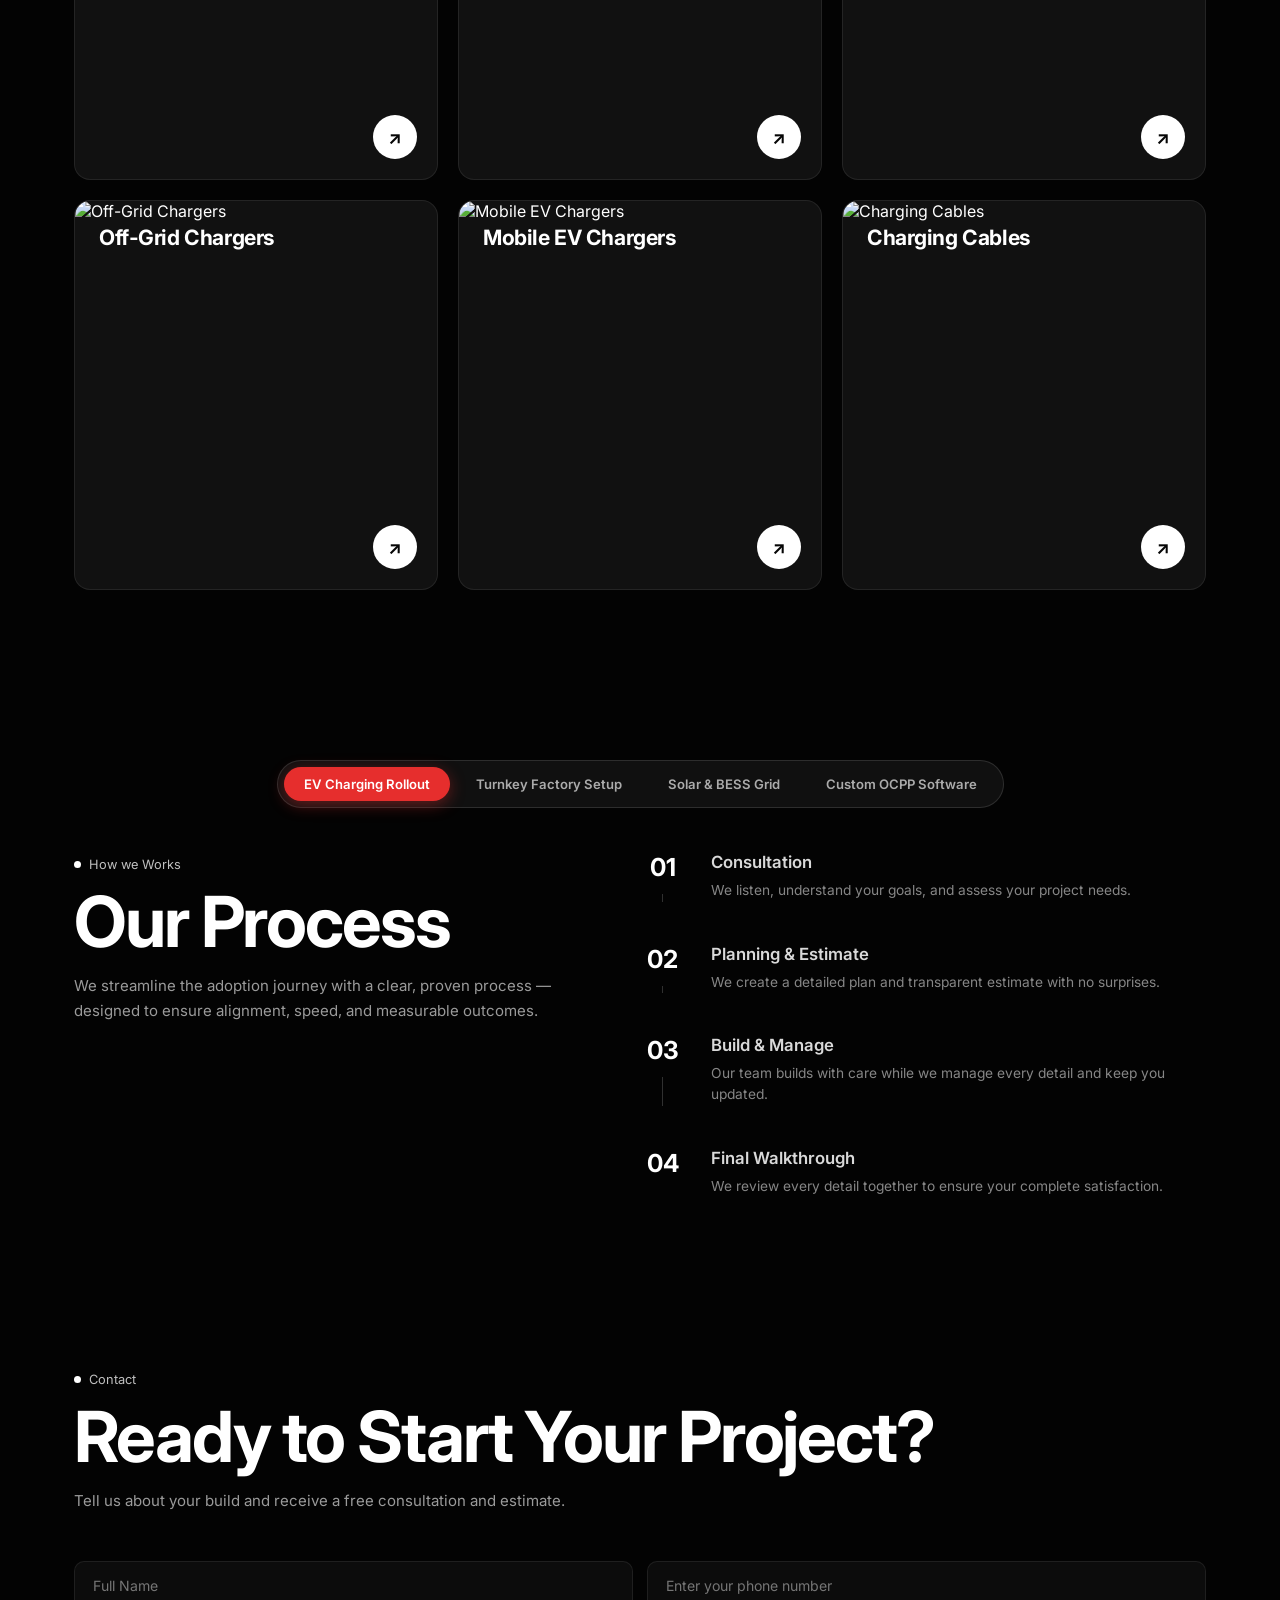
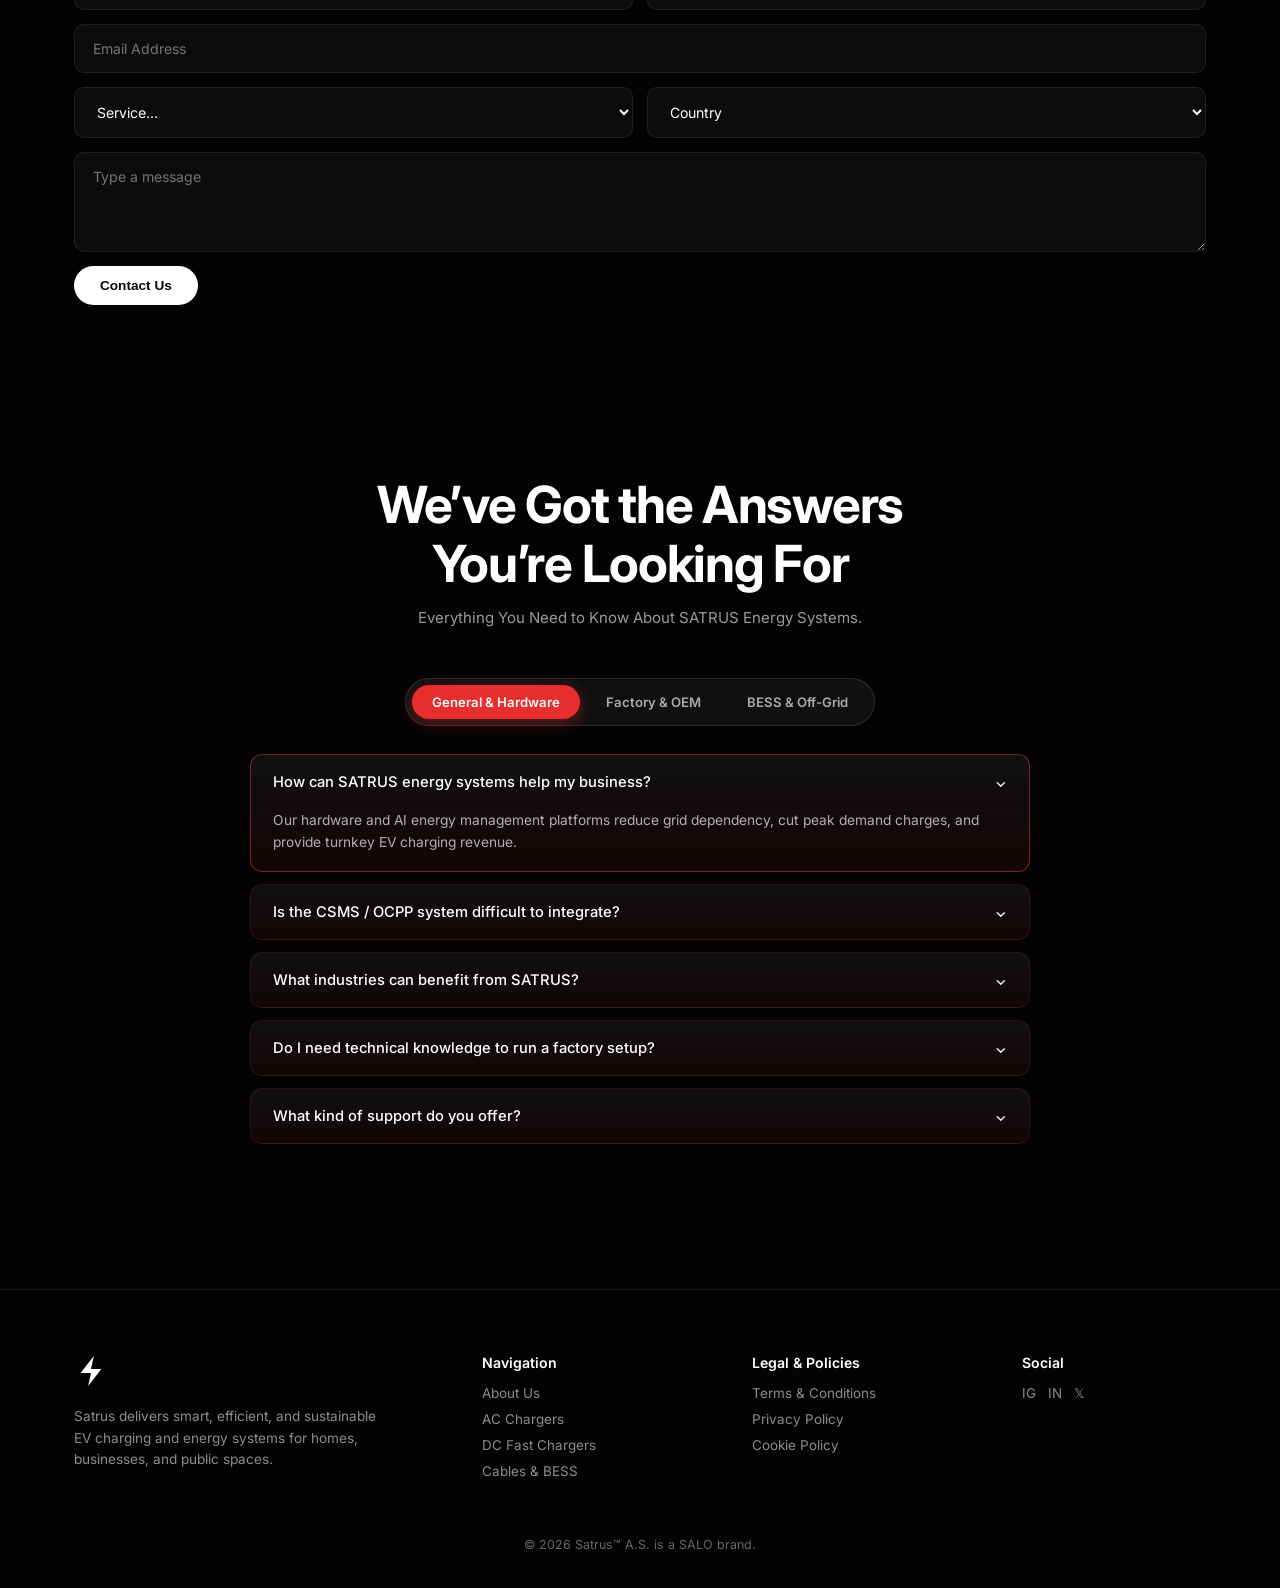
==== commit db8e3519: "v4.4" ====
--- a/index.html
+++ b/index.html
@@ -3,53 +3,48 @@
 <head>
     <meta charset="UTF-8">
     <meta name="viewport" content="width=device-width, initial-scale=1.0">
-    <title>SATRUS | Energy Technologies</title>
-    <!-- Google Fonts: Anton / Space Grotesk / Inter / JetBrains Mono -->
+    <title>SATRUS — Flawless Engineering. Proven In Extreme Conditions.</title>
     <link rel="preconnect" href="https://fonts.googleapis.com">
     <link rel="preconnect" href="https://fonts.gstatic.com" crossorigin>
-    <link href="https://fonts.googleapis.com/css2?family=Anton&family=Inter:wght@400;500;600;700&family=JetBrains+Mono:wght@400;500;600&family=Space+Grotesk:wght@700;800&display=swap" rel="stylesheet">
-    <!-- Leaflet.js (Gerçek 2D Sürüklenebilir Harita Motoru) -->
-    <link rel="stylesheet" href="https://unpkg.com/leaflet@1.9.4/dist/leaflet.css" />
-    <script src="https://unpkg.com/leaflet@1.9.4/dist/leaflet.js"></script>
-    <!-- Ana Stil Dosyamız -->
+    <link href="https://fonts.googleapis.com/css2?family=Anton&family=Inter:wght@400;500;600;700;800&family=JetBrains+Mono:wght@400;500;600;700&family=Space+Grotesk:wght@600;700;800&display=swap" rel="stylesheet">
     <link rel="stylesheet" href="style.css">
-    <!-- Globe.gl (3D Noktalı Dünya Motoru - Kendi Three.js Motorunu İçerir) -->
+    <link rel="stylesheet" href="home-v2.css">
     <script src="https://unpkg.com/globe.gl@2.30.0/dist/globe.gl.min.js"></script>
 </head>
-<body>
-
-    <!-- Videodaki Kırmızı Halkalı & Noktalı Özel Mouse İmleci -->
+<body class="v2-home-body">
+
+    <!-- Kırmızı Halkalı & Noktalı Özel Mouse İmleci -->
     <div id="cursor-ring">
         <div id="cursor-dot"></div>
     </div>
 
-    <!-- Sağ Altta Sabit Duran "REQUEST A PROPOSAL" Butonu (Videodaki Mesaj İkonlu) -->
-    <a href="#proposal" class="floating-cta">
+    <!-- Sağ Altta Sabit Duran "REQUEST A PROPOSAL" Butonu -->
+    <a href="#v2ContactSection" class="floating-cta">
         <svg width="14" height="14" viewBox="0 0 24 24" fill="none" stroke="currentColor" stroke-width="2.2">
             <path d="M21 15a2 2 0 0 1-2 2H7l-4 4V5a2 2 0 0 1 2-2h14a2 2 0 0 1 2 2z"></path>
         </svg>
         REQUEST A PROPOSAL
     </a>
 
-    <!-- ÜST MENÜ (NAVBAR) -->
+    <!-- 1. BİZİM ORİJİNAL LIQUID GLASS HEADBARIMIZ (.navbar) + TEK TUŞ EN/TR -->
     <header class="navbar">
         <a href="index.html" class="logo">
             <img src="media/satrus.png" alt="SATRUS" class="logo-img">
         </a>
 
         <nav class="nav-links">
-            <a href="about.html">ABOUT</a>
-            <a href="products.html">PRODUCTS</a>
-            <a href="services.html">SERVICES</a>
-            <a href="stories.html">SUCCESS STORIES</a>
+            <a href="about.html" data-i18n="nav_about">ABOUT</a>
+            <a href="products.html" data-i18n="nav_products">PRODUCTS</a>
+            <a href="services.html" data-i18n="nav_services">SERVICES</a>
+            <a href="stories.html" data-i18n="nav_stories">SUCCESS STORIES</a>
         </nav>
 
         <div class="nav-actions">
-            <div class="lang-switch">
-                <span class="active">EN</span> · <span>TR</span>
-            </div>
+            <!-- Tek Butonlu Dil Seçici: EN ise sadece EN yazar, tıklayınca TR olur -->
+            <button type="button" id="singleLangToggleBtn" class="single-lang-btn" onclick="toggleSingleLanguage()">EN</button>
+
             <a href="contact.html" class="btn-primary btn-sm">
-                <span>CONTACT US</span>
+                <span data-i18n="nav_contact">CONTACT US</span>
                 <span class="arrow">
                     <svg viewBox="0 0 24 24" fill="none" stroke="currentColor" stroke-linecap="round" stroke-linejoin="round">
                         <line x1="5" y1="12" x2="19" y2="12"></line>
@@ -60,410 +55,221 @@
         </div>
     </header>
 
-    <!-- 1. BÖLÜM: HERO SECTION + 3D DÖNEN DÜNYA -->
-    <section class="hero" id="home">
-        <div class="bg-grid"></div>
-        <div class="red-ambient-glow"></div>
-
-        <!-- Videodaki Sağ Alt Dönen Geometrik Yıldız Dekoru -->
-        <div class="geo-star hero-geo">
-            <div class="sq sq-1"></div>
-            <div class="sq sq-2"></div>
-            <div class="sq-circle"></div>
-        </div>
-
-        <!-- SOL TARAF: YAZILAR -->
-        <div class="hero-content">
-            <div class="eyebrow">
-                SATRUS — ENERGY TECHNOLOGIES / TÜRKİYE
-            </div>
-
-            <h1 class="hero-title">
-                ENGINEERED FOR<br>
-                THE BEST.<br>
-                <span class="text-outline-red">DELIVERED AT SPEED.</span>
+    <!-- 2. HERO & MERKEZ 3D DÜNYA (VİDEODAKİ DÜZEN: 00:00 - 00:08) -->
+    <section class="v2-hero-section">
+        <div class="v2-container center-text">
+            <h1 class="v2-hero-title">
+                <span id="heroTitleMain">Flawless Engineering.</span><br>
+                <span id="heroTitleSub" class="v2-title-muted">Proven In Extreme Conditions.</span>
             </h1>
-
-            <p class="hero-desc">
-                Renewable hardware. Custom software. Turnkey engineering. Built by ex-aerospace engineers. Proven in the field.
+            <p class="v2-hero-desc" id="heroDescText">
+                Field-tested from volatile zones like Syria to strict, regulated markets like Germany.<br>
+                Renewable Energy hardware. Custom software. Turnkey engineering.
             </p>
-
-            <div class="hero-buttons">
-                <a href="#products" class="btn-primary">
-                    EXPLORE PRODUCTS <span class="arrow">→</span>
-                </a>
-                <a href="#proposal" class="btn-outline">
-                    REQUEST A PROPOSAL <span class="arrow">↗</span>
-                </a>
-            </div>
-        </div>
-
-        <!-- SAĞ TARAF: 3D DÖNEN DÜNYA VE HUD KUTULARI -->
-        <div class="hero-visual">
-            <div class="globe-rings">
-                <div class="ring ring-1"></div>
-                <div class="ring ring-2"></div>
-            </div>
-
+        </div>
+
+        <!-- Merkezlenmiş Kırmızı Haleli 3D Dünya -->
+        <div class="v2-globe-stage">
+            <div class="v2-red-halo"></div>
             <div id="globe-container"></div>
-
             <div class="hud-card hud-left" id="hud-1" style="opacity:0; pointer-events:none; transition:opacity 0.25s ease;">
                 <div class="hud-title"></div>
                 <div class="hud-text"></div>
             </div>
         </div>
-    </section>
-
-    <!-- 2. BÖLÜM: İSTATİSTİK BARI (ANİMASYONLU YÜKSELEN RAKAMLAR) -->
-    <section class="stats-bar" id="statsSection">
-        <div class="stat-item">
-            <div class="stat-num">$<span class="counter" data-target="20">0</span><span class="text-red">M+</span></div>
-            <div class="stat-label">IN EXPORTS</div>
-        </div>
-        <div class="stat-item">
-            <div class="stat-num"><span class="counter" data-target="90">0</span><span class="text-red">+</span></div>
-            <div class="stat-label">COUNTRIES SERVED</div>
-        </div>
-        <div class="stat-item">
-            <div class="stat-num"><span class="counter" data-target="5">0</span></div>
-            <div class="stat-label">CONTINENTS</div>
-        </div>
-        <div class="stat-item">
-            <div class="stat-num"><span class="counter" data-target="30">0</span><span class="text-red">+</span></div>
-            <div class="stat-label">YEARS COMBINED EXPERIENCE</div>
-        </div>
-    </section>
-
-    <!-- 3. BÖLÜM: WHAT WE DO (THREE DISCIPLINES) -->
-    <section class="section" id="products">
-        <!-- Videodaki (00:07) orta üstte duran dev silik watermark -->
-        <div class="bg-watermark">01</div>
-
-        <div class="container">
-            <div class="eyebrow">WHAT WE DO</div>
-            <h2 class="section-title">
-                THREE DISCIPLINES. <span class="text-outline-red">ONE STANDARD.</span>
+
+        <!-- Dünya Altı CTA Bloğu (00:05 - 00:11) -->
+        <div class="v2-container center-text v2-under-globe-cta">
+            <h2 class="v2-subhero-title" id="subHeroTitle">
+                Not Sure Where to Start?<br>
+                <span>Talk Directly to Our Engineers.</span>
             </h2>
-            <p class="section-desc">
-                Hardware, software and engineering — delivered separately or as one turnkey package.
+            <p class="v2-subhero-desc" id="subHeroDesc">
+                No full specs required. Consult directly with our aerospace engineers to define, design, or scale your custom energy hardware and software.
             </p>
-
-            <div class="cards-grid">
-                <!-- Kart 01 -->
-                <div class="service-card">
-                    <div class="card-top">
-                        <div class="card-icon">
-                            <svg width="18" height="18" viewBox="0 0 24 24" fill="none" stroke="#e6192e" stroke-width="1.8">
-                                <rect x="5" y="5" width="14" height="14" rx="2"/><path d="M9 1v4M15 1v4M9 19v4M15 19v4M1 9h4M1 15h4M19 9h4M19 15h4"/>
-                            </svg>
-                        </div>
-                        <div class="card-num">01</div>
-                    </div>
-                    <h3>HARDWARE &<br>INFRASTRUCTURE</h3>
-                    <p>Solar, wind, geothermal, BESS and EV charging hardware. Export-ready. Field-proven.</p>
-                    <a href="#explore" class="card-link">EXPLORE <span>→</span></a>
-                </div>
-
-                <!-- Kart 02 -->
-                <div class="service-card active-card">
-                    <div class="card-top">
-                        <div class="card-icon">
-                            <svg width="18" height="18" viewBox="0 0 24 24" fill="none" stroke="#e6192e" stroke-width="1.8">
-                                <circle cx="12" cy="12" r="3"/><path d="M12 2v4M12 18v4M4.93 4.93l2.83 2.83M16.24 16.24l2.83 2.83M2 12h4M18 12h4M4.93 19.07l2.83-2.83M16.24 7.76l2.83-2.83"/>
-                            </svg>
-                        </div>
-                        <div class="card-num">02</div>
-                    </div>
-                    <h3>CUSTOM SOFTWARE & AI<br>ENERGY SYSTEMS</h3>
-                    <p>Monitoring, charger network management and AI energy optimization. Built in-house. Built for your grid.</p>
-                    <a href="#explore" class="card-link">EXPLORE <span>→</span></a>
-                </div>
-
-                <!-- Kart 03 -->
-                <div class="service-card">
-                    <div class="card-top">
-                        <div class="card-icon">
-                            <svg width="18" height="18" viewBox="0 0 24 24" fill="none" stroke="#e6192e" stroke-width="1.8">
-                                <path d="M14.7 6.3a1 1 0 0 0 0 1.4l1.6 1.6a1 1 0 0 0 1.4 0l3.77-3.77a6 6 0 0 1-7.94 7.94l-6.91 6.91a2.12 2.12 0 0 1-3-3l6.91-6.91a6 6 0 0 1 7.94-7.94l-3.76 3.76z"/>
-                            </svg>
-                        </div>
-                        <div class="card-num">03</div>
-                    </div>
-                    <h3>ENGINEERING &<br>CONSULTING</h3>
-                    <p>Feasibility, EPC support, turnkey factory setup and technology transfer. From drawing board to production line.</p>
-                    <a href="#explore" class="card-link">EXPLORE <span>→</span></a>
-                </div>
-            </div>
-        </div>
-    </section>
-
-    <!-- EĞİMLİ KIRMIZI LAZER GEÇİŞ ŞERİDİ -->
-    <div class="angled-divider"></div>
-
-    <!-- 4. BÖLÜM: GLOBAL REACH (ARKADAŞININ ATTIĞI NOKTALI DÜNYA HARİTASI + SİSTEMİMİZ) -->
-    <section class="section" id="about">
-        <div class="container">
-            <div class="eyebrow">GLOBAL REACH</div>
-            <h2 class="section-title">
-                WHERE WE <span class="text-outline-red">DELIVER.</span>
-            </h2>
-            <p class="section-desc">
-                Hover a marker. Every point is a project delivered.
-            </p>
-
-            <!-- Harita Üstü Seçilebilir 2 Sekme -->
-            <div class="delivery-tabs">
-                <button class="delivery-tab active" data-tab="distributors">DISTRIBUTORS</button>
-                <button class="delivery-tab" data-tab="operations">OPERATIONS & SERVICE NETWORK</button>
-                <button class="map-back-btn" id="mapResetBtn" style="display: none;">← DÜNYA GÖRÜNÜMÜNE DÖN</button>
-            </div>
-
-            <!-- Noktalı (Dot-Matrix) Koyu Bordo Harita Kutusu -->
-            <div class="network-box" id="dotMapWrapper">
-                <!-- Sol Üst: Tesis Türü (Ofis / Fabrika / Depo / Teknik Servis) -->
-                <div class="network-header" id="map-left-status">
-                    LIVE DELIVERY NETWORK · HUB: TÜRKİYE <span class="hq-inline-dot"></span> HQ
-                </div>
-
-                <!-- Sağ Üst: İl, m² Hacmi, Şube Detayı -->
-                <div class="network-tooltip" id="map-tooltip">TÜRKİYE HQ — ACTIVE HUB</div>
-
-                <!-- Noktalı Dünya Haritası + Etkileşimli Kırmızı Pin Katmanı -->
-                <div class="dot-map-viewport" id="dotMapViewport">
-                    <div class="dot-map-stage" id="dotMapStage">
-                        <canvas id="dottedWorldCanvas" width="1100" height="520"></canvas>
-                        <div class="dot-pins-layer" id="dotPinsLayer"></div>
-                    </div>
-                </div>
-
-                <!-- Sağ Alt Zoom (+ / -) Butonları -->
-                <div class="dot-map-controls">
-                    <button type="button" id="dotZoomIn">+</button>
-                    <button type="button" id="dotZoomOut">−</button>
-                </div>
-
-                <!-- Görseldeki Alt Ülke Listesi Barı -->
-                <div class="dot-map-footer">
-                    <span>• TÜRKİYE HQ</span>
-                    <span>• NETHERLANDS</span>
-                    <span>• BELGIUM</span>
-                    <span>• GERMANY</span>
-                    <span>• FRANCE</span>
-                    <span>• SYRIA</span>
-                    <span>• UZBEKISTAN</span>
-                    <span>• AFGHANISTAN</span>
-                    <span>• CENTRAL ASIA</span>
-                    <span>• SOUTH AFRICA</span>
-                </div>
-            </div>
-        </div>
-    </section>
-
-    <!-- 5. BÖLÜM: HOW WE WORK (NO FLUFF. JUST EXECUTION.) -->
-    <section class="section">
-        <div class="container">
-            <div class="eyebrow">HOW WE WORK</div>
-            <h2 class="section-title">
-                NO FLUFF. <span class="text-outline-red">JUST EXECUTION.</span>
-            </h2>
-
-            <div class="steps-grid">
-                <div class="step-item">
-                    <div class="step-num">01</div>
-                    <h4>ZERO MARKETING BLUFF</h4>
-                    <p>If we can't build it, we don't pitch it. Every claim on this site maps to a delivered project. Numbers talk. Adjectives walk.</p>
-                </div>
-                <div class="step-item">
-                    <div class="step-num">02</div>
-                    <h4>BATTLE-TESTED EXECUTION</h4>
-                    <p>Our systems run in conflict zones, remote regions and harsh climates. Equipment that survives there works anywhere.</p>
-                </div>
-                <div class="step-item">
-                    <div class="step-num">03</div>
-                    <h4>UNCOMPROMISING SPEED</h4>
-                    <p>Yıldırım means lightning. Proposals in days, not months. Delivery schedules we actually hit.</p>
-                </div>
-            </div>
-        </div>
-    </section>
-
-    <!-- 6. BÖLÜM: CASE IN POINT (AFRICA'S FIRST EV CHARGER MANUFACTURER) -->
-    <section class="section" id="stories">
-        <div class="container">
-            <div class="case-study-box">
-                <div class="case-img-wrapper">
-                    <img data-slot="home_factory" src="https://images.unsplash.com/photo-1593941707882-a5bba14938c7?auto=format&fit=crop&w=900&q=80" alt="EV Charger Station" class="case-img">
-                </div>
-                <div class="case-info">
-                    <div class="eyebrow">CASE IN POINT</div>
-                    <h2 class="section-title">
-                        AFRICA'S FIRST EV CHARGER<br>
-                        <span class="text-outline-red">MANUFACTURER.</span>
-                    </h2>
-                    <p>
-                        We built the entire factory from scratch. Turnkey technology and engineering transfer — machines, process know-how, training, commissioning. From empty ground to a working production line.
-                    </p>
-                    <a href="#stories" class="card-link">READ SUCCESS STORIES <span>→</span></a>
-                </div>
-            </div>
-        </div>
-    </section>
-
-    <!-- 7. BÖLÜM: TRUSTED BY PARTNERS (SONSUZ KAYAN LOGOLAR) -->
-    <section class="partners-section">
-        <div class="partners-title">TRUSTED BY PARTNERS ACROSS 5 CONTINENTS</div>
-        <div class="marquee-wrapper">
-            <div class="marquee-track">
-                <span>ANATOLIA ENERGY</span>
-                <span>GRIDFORGE</span>
-                <span>ELECTRA IQ</span>
-                <span>SOLARIS TR</span>
-                <span>AMPERE LABS</span>
-                <span>NOVAWATT</span>
-                <!-- Sonsuz döngü için tekrar -->
-                <span>ANATOLIA ENERGY</span>
-                <span>GRIDFORGE</span>
-                <span>ELECTRA IQ</span>
-                <span>SOLARIS TR</span>
-                <span>AMPERE LABS</span>
-                <span>NOVAWATT</span>
-            </div>
-        </div>
-    </section>
-
-    <!-- 8. BÖLÜM: FAQ (STRAIGHT ANSWERS - AKORDİYON) -->
-    <section class="section faq-section">
-        <div class="container faq-container">
-            <div class="eyebrow text-center">FAQ</div>
-            <h2 class="section-title text-center">
-                STRAIGHT <span class="text-outline-red">ANSWERS.</span>
-            </h2>
-
-            <div class="faq-list">
-                <div class="faq-item">
-                    <button class="faq-question">
-                        <span>WHERE DO YOU DELIVER?</span>
-                        <span class="faq-arrow">⌄</span>
-                    </button>
-                    <div class="faq-answer">
-                        <p>From our central engineering hub in Türkiye, we deliver and commission systems across Europe, Central Asia, the Middle East, Africa, and the Americas.</p>
-                    </div>
-                </div>
-
-                <div class="faq-item">
-                    <button class="faq-question">
-                        <span>DO YOU ONLY SELL HARDWARE?</span>
-                        <span class="faq-arrow">⌄</span>
-                    </button>
-                    <div class="faq-answer">
-                        <p>No. We deliver complete ecosystems: renewable and EV hardware, custom OCPP/grid software, and full EPC engineering consulting — separately or turnkey.</p>
-                    </div>
-                </div>
-
-                <div class="faq-item">
-                    <button class="faq-question">
-                        <span>CAN YOU REALLY BUILD A FACTORY FROM ZERO?</span>
-                        <span class="faq-arrow">⌄</span>
-                    </button>
-                    <div class="faq-answer">
-                        <p>Yes. We have already done it. We supply machinery, assembly lines, testing bays, firmware transfer, and engineer training from empty land to active production.</p>
-                    </div>
-                </div>
-
-                <div class="faq-item">
-                    <button class="faq-question">
-                        <span>DO YOU WORK IN HIGH-RISK REGIONS?</span>
-                        <span class="faq-arrow">⌄</span>
-                    </button>
-                    <div class="faq-answer">
-                        <p>Yes. Our hardware and off-grid energy storage systems are specifically engineered for harsh climates, unstable grids, and remote territories.</p>
-                    </div>
-                </div>
-
-                <div class="faq-item">
-                    <button class="faq-question">
-                        <span>HOW FAST DO YOU RESPOND?</span>
-                        <span class="faq-arrow">⌄</span>
-                    </button>
-                    <div class="faq-answer">
-                        <p>Initial engineering scoping within 48 hours. Full technical and commercial proposals delivered in days, not months.</p>
-                    </div>
-                </div>
-            </div>
-        </div>
-    </section>
-
-    <!-- EĞİMLİ KIRMIZI LAZER GEÇİŞ ŞERİDİ -->
-    <div class="angled-divider reverse"></div>
-
-    <!-- 9. BÖLÜM: READY WHEN YOU ARE (CTA) -->
-    <section class="cta-section" id="proposal">
-        <div class="bg-grid"></div>
-        <!-- Sol Altta Dönen Geometrik Yıldız Dekoru -->
-        <div class="geo-star cta-geo">
-            <div class="sq sq-1"></div>
-            <div class="sq sq-2"></div>
-            <div class="sq-circle"></div>
-        </div>
-
-        <div class="cta-content">
-            <h2 class="section-title">
-                READY WHEN <span class="text-outline-red">YOU ARE.</span>
-            </h2>
-            <p>Tell us the problem. We'll bring the engineering.</p>
-            <a href="#contact" class="btn-primary">
-                REQUEST A PROPOSAL <span class="arrow">↗</span>
-            </a>
-        </div>
-    </section>
-
-    <!-- 10. BÖLÜM: FOOTER (ALT BİLGİ) -->
-    <footer class="footer" id="contact">
-        <div class="container footer-grid">
-            <div class="footer-brand">
-                <a href="#home" class="logo">
-                    <svg class="logo-svg" viewBox="0 0 24 24" width="20" height="20">
-                        <rect x="4" y="4" width="16" height="16" fill="#ffffff" />
-                        <rect x="4" y="4" width="16" height="16" fill="#ffffff" transform="rotate(45 12 12)" />
-                        <circle cx="12" cy="12" r="4.2" fill="#040203" />
-                    </svg>
-                    <span class="logo-text">SATRUS</span>
-                </a>
-                <div class="footer-tagline">
-                    ENGINEERED FOR THE BEST.<br>DELIVERED AT SPEED.
-                </div>
-            </div>
-
-            <div class="footer-nav">
-                <div class="footer-heading">NAVIGATE</div>
-                <a href="#home">Home</a>
-                <a href="#about">About</a>
-                <a href="#products">Products</a>
-                <a href="#stories">Success Stories</a>
-                <a href="#contact">Contact</a>
-            </div>
-
-            <div class="footer-contact">
-                <div class="footer-heading">CONTACT</div>
-                <p>info@satrus.com</p>
-                <p>+90 (___) ___ __ __</p>
-                <p class="muted">İstanbul, Türkiye</p>
-                <div class="social-links">
-                    <a href="#">in</a>
-                    <a href="#">◎</a>
-                    <a href="#">↗</a>
-                </div>
-            </div>
-        </div>
-
-        <div class="container footer-bottom">
-            <div>© 2025 SATRUS Energy Technologies. All rights reserved.</div>
-            <div class="mono-tag">ENGINEERED IN TÜRKİYE</div>
+            <div class="v2-cta-buttons">
+                <a href="#v2ContactSection" class="v2-pill-btn glow-red" id="ctaBtn1">Get in Touch</a>
+                <a href="stories.html" class="v2-pill-btn" id="ctaBtn2">Explore Case Studies</a>
+            </div>
+        </div>
+    </section>
+
+    <!-- 3. ÇİFT ŞERİTLİ KAYAR LOGOLAR (MARQUEE) VE ANİMASYONLU SAYAÇLAR (GÖRSEL 5) -->
+    <section class="v2-stats-marquee-section">
+        <!-- Üst Kayar Logo Şeridi -->
+        <div class="v2-marquee-mask">
+            <div class="v2-marquee-track" id="marqueeTrackTop"></div>
+        </div>
+
+        <!-- Ortadaki Animasyonlu 90+ / 45+ / 500+ Sayaçları -->
+        <div class="v2-container">
+            <div class="v2-stats-grid" id="v2StatsGrid"></div>
+        </div>
+
+        <!-- Alt Kayar Logo Şeridi (Ters Yöne Akar) -->
+        <div class="v2-marquee-mask">
+            <div class="v2-marquee-track reverse" id="marqueeTrackBottom"></div>
+        </div>
+    </section>
+
+    <!-- 4. "BUT, WHY WOULD YOU WANT TO WORK WITH US?" 3'LÜ İKON BLOĞU (GÖRSEL 4) -->
+    <section class="v2-section">
+        <div class="v2-container center-text">
+            <h2 class="v2-sec-heading" id="whyHeading">But, why would you<br>want to work with us?</h2>
+            <p class="v2-sec-sub" id="whySub">From hardware engineering to grid software and turnkey factory setup, we've got you covered on everything front.</p>
+            <div class="v2-why-grid" id="v2WhyGrid"></div>
+        </div>
+    </section>
+
+    <!-- 5. YOUTUBE / VİDEO MÜŞTERİ YORUMLARI KARUSELİ (GÖRSEL 1) -->
+    <section class="v2-section">
+        <div class="v2-container center-text">
+            <h2 class="v2-sec-heading" id="testiHeading">Dont take our word for it<br>Hear it directly from our clients.</h2>
+            <p class="v2-sec-sub" id="testiSub">Hear what our clients have to say. Our testimonials reflect the satisfaction our clients have in our services.</p>
+
+            <div class="v2-carousel-wrapper">
+                <button type="button" class="v2-car-arrow left" onclick="slideTestimonials(-1)" aria-label="Previous">‹</button>
+                <div class="v2-carousel-viewport">
+                    <div class="v2-carousel-track" id="v2TestimonialsTrack"></div>
+                </div>
+                <button type="button" class="v2-car-arrow right" onclick="slideTestimonials(1)" aria-label="Next">›</button>
+            </div>
+        </div>
+    </section>
+
+    <!-- 6. "WHAT WE DO?" 3 KATEGORİLİ HİZMET KARTLARI (VİDEO 00:23 - 00:29) -->
+    <section class="v2-section">
+        <div class="v2-container">
+            <div class="center-text">
+                <h2 class="v2-giant-heading" id="whatWeDoTitle">What we do?</h2>
+                <p class="v2-sec-sub" id="whatWeDoSub">One engineering team, guiding you from first prototype to a fully energized site.</p>
+            </div>
+            <div id="v2WhatWeDoContainer"></div>
+        </div>
+    </section>
+
+    <!-- 7. "FROM KILOWATTS TO MEGAWATTS" HOVER ÜRÜN VİTRİNİ (GÖRSEL 3) -->
+    <section class="v2-section">
+        <div class="v2-container">
+            <div class="v2-split-header">
+                <div>
+                    <h2 class="v2-sec-heading left" id="prodRangeHeading">From kilowatts to megawatts<br><span class="v2-title-muted">Explore our product range.</span></h2>
+                    <p class="v2-sec-sub left" id="prodRangeSub">From Avanos (AC) to Milas (DC), from MCS charging to mobile and off-grid solutions. Designed in Türkiye. Made for the world.</p>
+                </div>
+                <a href="products.html" class="v2-pill-btn">View all products</a>
+            </div>
+
+            <div class="v2-products-showcase-grid" id="v2ProductsGrid"></div>
+        </div>
+    </section>
+
+    <!-- 8. YUVARLAK SEKMELİ & "..." BUTONLU "OUR PROCESS" (GÖRSEL 6) -->
+    <section class="v2-section">
+        <div class="v2-container">
+            <!-- Üstteki Yuvarlak Sekmeli Bar + "..." Daha Fazla Menüsü -->
+            <div class="v2-process-tabs-wrap">
+                <div class="v2-pill-tabbar" id="v2ProcessTabBar"></div>
+            </div>
+
+            <div class="v2-process-layout">
+                <div class="v2-process-left">
+                    <div class="v2-dot-label"><span class="dot"></span> <span id="procEyebrow">How we Works</span></div>
+                    <h2 class="v2-giant-heading left" id="procMainTitle">Our Process</h2>
+                    <p class="v2-sec-sub left" id="procMainDesc">We streamline the adoption journey with a clear, proven process — designed to ensure alignment, speed, and measurable outcomes.</p>
+                </div>
+                <div class="v2-process-right" id="v2ProcessStepsContainer"></div>
+            </div>
+        </div>
+    </section>
+
+    <!-- 9. READY TO START YOUR PROJECT? İLETİŞİM FORMU (VİDEO 00:39 - 00:43) -->
+    <section class="v2-section" id="v2ContactSection">
+        <div class="v2-container">
+            <div class="v2-dot-label"><span class="dot"></span> <span>Contact</span></div>
+            <h2 class="v2-giant-heading left">Ready to Start Your Project?</h2>
+            <p class="v2-sec-sub left">Tell us about your build and receive a free consultation and estimate.</p>
+
+            <form class="v2-contact-form" onsubmit="event.preventDefault(); alert('Thank you! Our engineering team will reach out shortly.');">
+                <div class="v2-form-row">
+                    <input type="text" placeholder="Full Name" required>
+                    <input type="tel" placeholder="Enter your phone number" required>
+                </div>
+                <input type="email" placeholder="Email Address" required>
+                <div class="v2-form-row">
+                    <select required>
+                        <option value="">Service...</option>
+                        <option value="ev">EV Charging Hardware</option>
+                        <option value="bess">BESS & Solar Infrastructure</option>
+                        <option value="factory">Turnkey Factory Setup</option>
+                        <option value="software">OCPP & Grid Software</option>
+                    </select>
+                    <select required>
+                        <option value="">Country</option>
+                        <option value="TR">Türkiye</option>
+                        <option value="DE">Germany</option>
+                        <option value="ZA">South Africa</option>
+                        <option value="OTHER">Other Global Region</option>
+                    </select>
+                </div>
+                <textarea rows="4" placeholder="Type a message"></textarea>
+                <button type="submit" class="v2-white-submit-btn">Contact Us</button>
+            </form>
+        </div>
+    </section>
+
+    <!-- 10. SEKTÖR SEKMELİ VE AKORDİYONLU FAQ BÖLÜMÜ (GÖRSEL 2) -->
+    <section class="v2-section">
+        <div class="v2-container center-text">
+            <h2 class="v2-sec-heading" id="faqMainHeading">We’ve Got the Answers<br>You’re Looking For</h2>
+            <p class="v2-sec-sub" id="faqMainSub">Everything You Need to Know About SATRUS Energy Systems.</p>
+
+            <!-- Sektör / Kategori Kaydırmalı Yuvarlak Bar -->
+            <div class="v2-process-tabs-wrap" style="margin-bottom:28px;">
+                <div class="v2-pill-tabbar" id="v2FaqTabBar"></div>
+            </div>
+
+            <div class="v2-faq-list" id="v2FaqAccordionList"></div>
+        </div>
+    </section>
+
+    <!-- 11. FOOTER (VİDEO 00:48 - 00:50) -->
+    <footer class="v2-footer">
+        <div class="v2-container v2-footer-grid">
+            <div class="v2-footer-brand">
+                <svg viewBox="0 0 36 36" fill="none" class="bolt-svg" style="width:34px;height:34px;margin-bottom:14px;">
+                    <path d="M21 2L7 20H18L15 34L29 16H18L21 2Z" fill="#FFFFFF"/>
+                </svg>
+                <p>Satrus delivers smart, efficient, and sustainable EV charging and energy systems for homes, businesses, and public spaces.</p>
+            </div>
+            <div class="v2-footer-col">
+                <h4>Navigation</h4>
+                <a href="about.html">About Us</a>
+                <a href="products.html">AC Chargers</a>
+                <a href="products.html">DC Fast Chargers</a>
+                <a href="products.html">Cables & BESS</a>
+            </div>
+            <div class="v2-footer-col">
+                <h4>Legal & Policies</h4>
+                <a href="#">Terms & Conditions</a>
+                <a href="#">Privacy Policy</a>
+                <a href="#">Cookie Policy</a>
+            </div>
+            <div class="v2-footer-col">
+                <h4>Social</h4>
+                <div class="v2-social-icons">
+                    <a href="#" aria-label="Instagram">IG</a>
+                    <a href="#" aria-label="LinkedIn">IN</a>
+                    <a href="#" aria-label="X">𝕏</a>
+                </div>
+            </div>
+        </div>
+        <div class="v2-container v2-footer-bottom">
+            © 2026 Satrus™ A.S. is a SALO brand.
         </div>
     </footer>
 
-    <!-- Ana JavaScript Dosyamız -->
     <script src="lang.js"></script>
     <script src="script.js"></script>
+    <script src="home-dynamic.js"></script>
 </body>
 </html>
--- a/style.css
+++ b/style.css
@@ -306,14 +306,27 @@
     text-transform: uppercase;
 }
 
-/* KESKİN PARLAK KIRMIZI KONTUR (AŞIRI BULANIK GLOW OLMADAN NET KIRMIZI) */
+/* 1. GÖRSELDEKİ GİBİ İÇİ SİYAH / ŞEFFAF, DIŞ ÇERÇEVESİ KESKİN KIRMIZI (MAC & WINDOWS BİREBİR AYNI) */
 .text-outline-red,
 .hero-title .text-outline-red,
-.section-title .text-outline-red {
-    color: rgba(220, 20, 40, 0.22);
-    -webkit-text-stroke: 1.5px #ff1e32;
-    text-shadow: 0 0 12px rgba(255, 30, 50, 0.16);
+.section-title .text-outline-red,
+.fast-title .text-outline-red {
+    color: #070304 !important;
+    -webkit-text-fill-color: rgba(8, 3, 4, 0.92) !important;
+    -webkit-text-stroke: 1.5px #c81e28 !important;
+    text-shadow: none !important;
+    filter: none !important;
     letter-spacing: 1px;
+    -webkit-font-smoothing: antialiased;
+    -moz-osx-font-smoothing: grayscale;
+}
+
+/* About sayfasındaki gümüş-gri başlık için (istersen bu da kırmızı olsun dersen bu bloğu silebilirsin) */
+.about-main-title .text-outline-red {
+    color: #070304 !important;
+    -webkit-text-fill-color: transparent !important;
+    -webkit-text-stroke: 1.4px rgba(255, 255, 255, 0.55) !important;
+    text-shadow: none !important;
 }
 
 /* Sadece About sayfasındaki ENGINEERS FIRST, SELLERS SECOND başlığı görseldeki gibi gümüş-gri kalsın istersen: */
@@ -1249,7 +1262,7 @@
     }
 }
 
-/* 3D DÜNYA NOKTALARININ ÜSTÜNDEKİ NET OKUNUR İSİM ETİKETİ (ASLA ALTTA KALMAZ) */
+/* CLOUDFLARE (REGION: EARTH) STİLİ CAM PİNLER VE ETİKETLER */
 .globe-pin-wrap {
     position: relative;
     display: flex;
@@ -1263,24 +1276,73 @@
 
 .globe-pin-label {
     font-family: 'JetBrains Mono', monospace;
-    font-size: 9.5px;
-    font-weight: 700;
-    color: #ffffff;
-    background: rgba(8, 3, 4, 0.92);
-    border: 1px solid rgba(255, 30, 50, 0.55);
+    font-size: 9px;
+    font-weight: 600;
+    color: #ff6a33;
+    background: rgba(12, 6, 4, 0.9);
+    border: 1px solid rgba(255, 90, 35, 0.45);
     padding: 2px 6px;
     border-radius: 3px;
     white-space: nowrap;
     margin-bottom: 4px;
-    letter-spacing: 0.8px;
-    box-shadow: 0 2px 8px rgba(0, 0, 0, 0.85);
+    letter-spacing: 0.6px;
     pointer-events: none;
 }
 
+.globe-pin {
+    width: 32px;
+    height: 32px;
+    border-radius: 50%;
+    background: rgba(16, 8, 5, 0.88);
+    border: 1.5px solid #ff5520;
+    color: #ff5520;
+    display: flex;
+    align-items: center;
+    justify-content: center;
+    font-size: 14px;
+    box-shadow: 0 0 14px rgba(255, 77, 26, 0.28), inset 0 0 8px rgba(255, 85, 32, 0.18);
+    transition: transform 0.2s ease, background 0.2s ease, box-shadow 0.2s ease;
+}
+
+.globe-pin:hover {
+    transform: scale(1.14);
+    background: #ff4d1a;
+    color: #090403;
+    box-shadow: 0 0 20px rgba(255, 77, 26, 0.65);
+}
+
 .globe-pin.empty-pin {
-    width: 12px;
-    height: 12px;
-    background: #ff1e32;
-    border: 2px solid #ffffff;
-    box-shadow: 0 0 12px #ff1e32;
+    width: 11px;
+    height: 11px;
+    background: #ff5520;
+    border: 2px solid rgba(255, 255, 255, 0.85);
+    box-shadow: 0 0 10px #ff5520;
+}   
+
+/* ESKİ GÖRSELİN SALİSELİK PARLAMASINI (FLASH) VE ARKADAKİ YEDEK SVG'Yİ ENGELLEME */
+html:not(.media-ready) [data-slot],
+html:not(.media-ready) .about-banner-img,
+html:not(.media-ready) .custom-symbol-img,
+html:not(.media-ready) .top-star-png,
+html:not(.media-ready) .operator-photo,
+html:not(.media-ready) .story-img {
+    opacity: 0 !important;
+}
+
+html.media-ready [data-slot],
+html.media-ready .about-banner-img,
+html.media-ready .custom-symbol-img,
+html.media-ready .top-star-png,
+html.media-ready .operator-photo,
+html.media-ready .story-img {
+    opacity: 1;
+    transition: opacity 0.18s ease-in-out;
+}
+
+/* Admin panelinden özel görsel yüklendiğinde arkadaki yedek SVG çizimleri kesin olarak gizle */
+.has-custom-media .fallback-symbol-svg,
+.has-custom-media .top-star-fallback,
+.has-custom-media .operator-initials,
+.has-custom-media .photo-badge {
+    display: none !important;
 }
--- a/home-v2.css
+++ b/home-v2.css
@@ -0,0 +1,825 @@
+/* SATRUS V2 HOME STYLING (VİDEODAKİ BİREBİR TASARIM VE ANİMASYONLAR) */
+.v2-home-body {
+    background-color: #030303 !important;
+    color: #ffffff;
+    font-family: 'Inter', sans-serif;
+    overflow-x: hidden;
+}
+
+.v2-container {
+    max-width: 1180px;
+    margin: 0 auto;
+    padding: 0 24px;
+}
+
+.center-text { text-align: center; }
+
+/* Tek Tuşlu EN / TR Dil Değiştirici */
+.single-lang-btn {
+    background: rgba(255, 255, 255, 0.08);
+    border: 1px solid rgba(255, 255, 255, 0.22);
+    color: #ffffff;
+    font-family: 'JetBrains Mono', monospace;
+    font-size: 0.78rem;
+    font-weight: 700;
+    padding: 7px 14px;
+    border-radius: 999px;
+    cursor: pointer;
+    transition: all 0.2s ease;
+}
+.single-lang-btn:hover {
+    background: #dc1428;
+    border-color: #ff1e32;
+}
+
+/* 1. HERO & MERKEZ 3D DÜNYA */
+.v2-hero-section {
+    padding-top: 135px;
+    padding-bottom: 60px;
+    position: relative;
+}
+
+.v2-hero-title {
+    font-family: 'Inter', sans-serif;
+    font-size: clamp(2.4rem, 5vw, 4.3rem);
+    font-weight: 700;
+    line-height: 1.1;
+    letter-spacing: -0.03em;
+    margin-bottom: 18px;
+}
+
+.v2-title-muted {
+    color: rgba(255, 255, 255, 0.62);
+}
+
+.v2-hero-desc {
+    max-width: 680px;
+    margin: 0 auto 20px;
+    color: rgba(255, 255, 255, 0.68);
+    font-size: 0.98rem;
+    line-height: 1.6;
+}
+
+.v2-globe-stage {
+    position: relative;
+    width: 100%;
+    max-width: 680px;
+    height: 580px;
+    margin: 0 auto;
+    display: flex;
+    align-items: center;
+    justify-content: center;
+}
+
+.v2-red-halo {
+    position: absolute;
+    width: 500px;
+    height: 500px;
+    border-radius: 50%;
+    background: radial-gradient(circle, rgba(220, 20, 35, 0.42) 0%, rgba(180, 10, 20, 0.18) 55%, transparent 75%);
+    filter: blur(28px);
+    pointer-events: none;
+    z-index: 0;
+}
+
+#globe-container {
+    position: relative;
+    z-index: 2;
+    display: flex;
+    align-items: center;
+    justify-content: center;
+}
+
+.v2-under-globe-cta {
+    margin-top: -15px;
+    position: relative;
+    z-index: 5;
+}
+
+.v2-subhero-title {
+    font-size: clamp(1.7rem, 3.2vw, 2.55rem);
+    font-weight: 700;
+    line-height: 1.18;
+    letter-spacing: -0.02em;
+    margin-bottom: 14px;
+}
+.v2-subhero-title span { color: rgba(255,255,255,0.68); }
+
+.v2-subhero-desc {
+    max-width: 580px;
+    margin: 0 auto 26px;
+    color: rgba(255, 255, 255, 0.6);
+    font-size: 0.92rem;
+    line-height: 1.55;
+}
+
+.v2-cta-buttons {
+    display: flex;
+    gap: 14px;
+    justify-content: center;
+    flex-wrap: wrap;
+}
+
+.v2-pill-btn {
+    display: inline-flex;
+    align-items: center;
+    justify-content: center;
+    padding: 11px 24px;
+    border-radius: 999px;
+    font-size: 0.85rem;
+    font-weight: 600;
+    color: #ffffff;
+    background: rgba(255, 255, 255, 0.04);
+    border: 1px solid rgba(255, 255, 255, 0.16);
+    text-decoration: none;
+    transition: all 0.25s ease;
+}
+.v2-pill-btn.glow-red {
+    box-shadow: 0 6px 24px rgba(220, 20, 40, 0.32);
+    border-color: rgba(255, 60, 60, 0.35);
+}
+.v2-pill-btn:hover {
+    background: rgba(220, 20, 40, 0.22);
+    border-color: #ff2a3c;
+    transform: translateY(-2px);
+}
+
+/* 2. ÇİFT ŞERİTLİ KAYAR LOGOLAR & ANİMASYONLU SAYAÇLAR (GÖRSEL 5) */
+.v2-stats-marquee-section {
+    padding: 55px 0;
+    position: relative;
+}
+
+.v2-marquee-mask {
+    max-width: 880px;
+    margin: 0 auto;
+    overflow: hidden;
+    position: relative;
+    padding: 18px 0;
+    -webkit-mask-image: linear-gradient(to right, transparent 0%, black 18%, black 82%, transparent 100%);
+    mask-image: linear-gradient(to right, transparent 0%, black 18%, black 82%, transparent 100%);
+}
+
+.v2-marquee-track {
+    display: flex;
+    align-items: center;
+    gap: 64px;
+    width: max-content;
+    animation: v2MarqueeScroll 26s linear infinite;
+}
+.v2-marquee-track.reverse {
+    animation-direction: reverse;
+}
+
+@keyframes v2MarqueeScroll {
+    0% { transform: translateX(0); }
+    100% { transform: translateX(-50%); }
+}
+
+.v2-logo-item {
+    display: flex;
+    align-items: center;
+    justify-content: center;
+    opacity: 0.72;
+    transition: opacity 0.2s;
+}
+.v2-logo-item:hover { opacity: 1; }
+.v2-logo-item img {
+    height: 34px;
+    max-width: 140px;
+    object-fit: contain;
+    filter: brightness(0) invert(1);
+}
+.v2-logo-text-badge {
+    font-family: 'Space Grotesk', sans-serif;
+    font-size: 1.15rem;
+    font-weight: 700;
+    color: #fff;
+    letter-spacing: 1px;
+}
+
+.v2-stats-grid {
+    display: grid;
+    grid-template-columns: repeat(3, 1fr);
+    gap: 28px;
+    max-width: 860px;
+    margin: 32px auto;
+    text-align: center;
+}
+
+.v2-stat-number {
+    font-family: 'Inter', sans-serif;
+    font-size: clamp(2.8rem, 5vw, 4.2rem);
+    font-weight: 700;
+    letter-spacing: -0.03em;
+    color: #ffffff;
+    line-height: 1.05;
+}
+
+.v2-stat-label {
+    margin-top: 8px;
+    font-size: 0.88rem;
+    color: rgba(255, 255, 255, 0.55);
+}
+
+/* 3. GENEL BÖLÜM BAŞLIKLARI & 3'LÜ İKON BLOĞU (GÖRSEL 4) */
+.v2-section {
+    padding: 85px 0;
+}
+
+.v2-sec-heading {
+    font-family: 'Inter', sans-serif;
+    font-size: clamp(2rem, 4vw, 3.2rem);
+    font-weight: 700;
+    line-height: 1.14;
+    letter-spacing: -0.025em;
+    margin-bottom: 14px;
+}
+.v2-sec-heading.left { text-align: left; }
+
+.v2-giant-heading {
+    font-family: 'Inter', sans-serif;
+    font-size: clamp(2.8rem, 5.5vw, 4.6rem);
+    font-weight: 700;
+    letter-spacing: -0.03em;
+    line-height: 1.08;
+    margin-bottom: 14px;
+}
+.v2-giant-heading.left { text-align: left; }
+
+.v2-sec-sub {
+    max-width: 580px;
+    margin: 0 auto 48px;
+    color: rgba(255, 255, 255, 0.6);
+    font-size: 0.94rem;
+    line-height: 1.6;
+}
+.v2-sec-sub.left { margin-left: 0; text-align: left; }
+
+.v2-why-grid {
+    display: grid;
+    grid-template-columns: repeat(3, 1fr);
+    gap: 36px;
+    max-width: 980px;
+    margin: 20px auto 0;
+}
+
+.v2-why-card {
+    text-align: center;
+    padding: 18px;
+}
+
+.v2-why-icon {
+    width: 56px;
+    height: 56px;
+    margin: 0 auto 20px;
+    display: flex;
+    align-items: center;
+    justify-content: center;
+    color: #e62e2d;
+}
+.v2-why-icon img {
+    width: 48px;
+    height: 48px;
+    object-fit: contain;
+}
+.v2-why-icon svg {
+    width: 46px;
+    height: 46px;
+    stroke: #e62e2d;
+}
+
+.v2-why-card h3 {
+    font-size: 1.25rem;
+    font-weight: 600;
+    margin-bottom: 10px;
+}
+.v2-why-card p {
+    font-size: 0.86rem;
+    color: rgba(255, 255, 255, 0.56);
+    line-height: 1.55;
+}
+
+/* 4. VİDEO YORUMLAR KARUSELİ (GÖRSEL 1) */
+.v2-carousel-wrapper {
+    position: relative;
+    max-width: 1120px;
+    margin: 0 auto;
+    display: flex;
+    align-items: center;
+}
+
+.v2-carousel-viewport {
+    overflow: hidden;
+    width: 100%;
+}
+
+.v2-carousel-track {
+    display: flex;
+    gap: 24px;
+    transition: transform 0.45s cubic-bezier(0.22, 1, 0.36, 1);
+}
+
+.v2-testi-card {
+    flex: 0 0 calc(33.333% - 16px);
+    background: #0d0d0d;
+    border: 1px solid rgba(255, 255, 255, 0.08);
+    border-radius: 16px;
+    padding: 20px;
+    text-align: left;
+    display: flex;
+    flex-direction: column;
+    justify-content: space-between;
+}
+
+.v2-video-box {
+    position: relative;
+    width: 100%;
+    height: 195px;
+    border-radius: 10px;
+    overflow: hidden;
+    background: #000;
+    margin-bottom: 18px;
+}
+.v2-video-box iframe,
+.v2-video-box video,
+.v2-video-box img {
+    width: 100%;
+    height: 100%;
+    object-fit: cover;
+    border: 0;
+}
+
+.v2-yt-play-overlay {
+    position: absolute;
+    inset: 0;
+    display: flex;
+    align-items: center;
+    justify-content: center;
+    background: rgba(0,0,0,0.25);
+    cursor: pointer;
+}
+.v2-yt-play-btn {
+    width: 52px;
+    height: 52px;
+    border-radius: 50%;
+    background: #e62e2d;
+    color: #fff;
+    display: flex;
+    align-items: center;
+    justify-content: center;
+    font-size: 18px;
+    box-shadow: 0 6px 20px rgba(230, 46, 45, 0.5);
+}
+
+.v2-testi-brand {
+    font-family: 'Space Grotesk', sans-serif;
+    font-size: 1.35rem;
+    font-weight: 800;
+    margin-bottom: 12px;
+    letter-spacing: 0.02em;
+}
+
+.v2-testi-quote {
+    font-size: 0.84rem;
+    color: rgba(255, 255, 255, 0.65);
+    line-height: 1.55;
+    margin-bottom: 20px;
+}
+
+.v2-testi-author {
+    font-size: 0.78rem;
+    color: rgba(255, 255, 255, 0.85);
+    font-weight: 600;
+}
+.v2-testi-author span {
+    display: block;
+    font-size: 0.72rem;
+    color: rgba(255, 255, 255, 0.45);
+    font-weight: 400;
+}
+
+.v2-car-arrow {
+    position: absolute;
+    top: 46%;
+    transform: translateY(-50%);
+    width: 38px;
+    height: 38px;
+    border-radius: 8px;
+    background: #e62e2d;
+    border: none;
+    color: #fff;
+    font-size: 22px;
+    cursor: pointer;
+    z-index: 10;
+    display: flex;
+    align-items: center;
+    justify-content: center;
+}
+.v2-car-arrow.left { left: -14px; }
+.v2-car-arrow.right { right: -14px; }
+
+/* 5. WHAT WE DO KATEGORİLERİ */
+.v2-wwd-group {
+    margin-top: 48px;
+}
+.v2-wwd-group h3 {
+    font-size: 1.75rem;
+    font-weight: 700;
+    margin-bottom: 6px;
+}
+.v2-wwd-group > p {
+    color: rgba(255, 255, 255, 0.55);
+    font-size: 0.9rem;
+    margin-bottom: 22px;
+}
+.v2-wwd-cards {
+    display: grid;
+    grid-template-columns: repeat(auto-fit, minmax(280px, 1fr));
+    gap: 18px;
+}
+.v2-wwd-card {
+    background: #0d0d0d;
+    border: 1px solid rgba(255, 255, 255, 0.07);
+    border-radius: 14px;
+    padding: 26px;
+}
+.v2-wwd-icon {
+    width: 40px;
+    height: 40px;
+    border-radius: 50%;
+    background: rgba(255, 255, 255, 0.07);
+    display: flex;
+    align-items: center;
+    justify-content: center;
+    margin-bottom: 22px;
+    font-size: 16px;
+}
+.v2-wwd-card h4 {
+    font-size: 1.05rem;
+    font-weight: 700;
+    margin-bottom: 8px;
+}
+.v2-wwd-card p {
+    font-size: 0.84rem;
+    color: rgba(255, 255, 255, 0.56);
+    line-height: 1.55;
+}
+
+/* 6. HOVER ÜRÜN VİTRİNİ (GÖRSEL 3: INTER BOLD BAŞLIK + HOVER'DA BEYAZ OK) */
+.v2-split-header {
+    display: flex;
+    justify-content: space-between;
+    align-items: flex-end;
+    gap: 20px;
+    flex-wrap: wrap;
+    margin-bottom: 32px;
+}
+
+.v2-products-showcase-grid {
+    display: grid;
+    grid-template-columns: repeat(3, 1fr);
+    gap: 20px;
+}
+
+.v2-prod-card {
+    position: relative;
+    height: 390px;
+    border-radius: 16px;
+    overflow: hidden;
+    background: #111;
+    cursor: pointer;
+    border: 1px solid rgba(255, 255, 255, 0.08);
+}
+
+.v2-prod-card img {
+    width: 100%;
+    height: 100%;
+    object-fit: cover;
+    transition: transform 0.45s ease, opacity 0.35s ease;
+}
+
+/* GÖRSEL 3 İSTEĞİ: Header Fontu Inter Bold */
+.v2-prod-card-title {
+    position: absolute;
+    top: 24px;
+    left: 24px;
+    right: 24px;
+    font-family: 'Inter', sans-serif !important;
+    font-weight: 700 !important; /* Inter Bold */
+    font-size: 1.32rem;
+    color: #ffffff;
+    z-index: 4;
+    letter-spacing: -0.02em;
+}
+
+.v2-prod-hover-panel {
+    position: absolute;
+    inset: 0;
+    background: rgba(6, 6, 6, 0.94);
+    padding: 72px 24px 24px;
+    display: flex;
+    flex-direction: column;
+    justify-content: flex-start;
+    opacity: 0;
+    transition: opacity 0.32s ease;
+    z-index: 3;
+}
+
+.v2-prod-hover-panel p {
+    font-size: 0.9rem;
+    color: rgba(255, 255, 255, 0.72);
+    line-height: 1.55;
+}
+
+/* Sağ Alt Ok Butonu: Normalde Beyaz Daire Siyah Ok, Hover'da Ok Beyaz Olur! */
+.v2-prod-arrow-btn {
+    position: absolute;
+    bottom: 20px;
+    right: 20px;
+    width: 44px;
+    height: 44px;
+    border-radius: 50%;
+    background: #ffffff;
+    color: #050505;
+    display: flex;
+    align-items: center;
+    justify-content: center;
+    font-size: 18px;
+    font-weight: 700;
+    z-index: 5;
+    transition: all 0.28s ease;
+}
+
+.v2-prod-card:hover .v2-prod-hover-panel,
+.v2-prod-card.active-touch .v2-prod-hover-panel {
+    opacity: 1;
+}
+
+.v2-prod-card:hover .v2-prod-arrow-btn,
+.v2-prod-card.active-touch .v2-prod-arrow-btn {
+    background: rgba(255, 255, 255, 0.14);
+    border: 1px solid rgba(255, 255, 255, 0.4);
+    color: #ffffff !important; /* Hover'daki okun rengi beyaz olacak! */
+    transform: rotate(45deg);
+}
+
+/* 7. YUVARLAK SEKMELİ & "..." BUTONLU OUR PROCESS (GÖRSEL 6) */
+.v2-process-tabs-wrap {
+    display: flex;
+    justify-content: center;
+    margin-bottom: 44px;
+    position: relative;
+}
+
+.v2-pill-tabbar {
+    display: inline-flex;
+    align-items: center;
+    gap: 6px;
+    background: rgba(18, 18, 18, 0.9);
+    border: 1px solid rgba(255, 255, 255, 0.12);
+    padding: 6px;
+    border-radius: 999px;
+    flex-wrap: wrap;
+    position: relative;
+}
+
+.v2-pill-tab {
+    background: transparent;
+    border: none;
+    color: rgba(255, 255, 255, 0.65);
+    font-family: 'Inter', sans-serif;
+    font-size: 0.82rem;
+    font-weight: 600;
+    padding: 9px 20px;
+    border-radius: 999px;
+    cursor: pointer;
+    transition: all 0.2s ease;
+}
+
+.v2-pill-tab.active {
+    background: #e62e2d;
+    color: #ffffff;
+    box-shadow: 0 4px 16px rgba(230, 46, 45, 0.4);
+}
+
+.v2-more-dots-btn {
+    background: rgba(255, 255, 255, 0.08);
+    border: 1px solid rgba(255, 255, 255, 0.18);
+    color: #fff;
+    font-weight: 800;
+    padding: 8px 15px;
+    border-radius: 999px;
+    cursor: pointer;
+}
+
+.v2-more-dropdown {
+    position: absolute;
+    top: calc(100% + 8px);
+    right: 0;
+    background: #121212;
+    border: 1px solid rgba(255, 255, 255, 0.16);
+    border-radius: 14px;
+    padding: 8px;
+    display: none;
+    flex-direction: column;
+    gap: 4px;
+    min-width: 190px;
+    z-index: 30;
+}
+.v2-more-dropdown.open { display: flex; }
+
+.v2-process-layout {
+    display: grid;
+    grid-template-columns: 1fr 1.15fr;
+    gap: 64px;
+    align-items: flex-start;
+}
+
+.v2-dot-label {
+    display: inline-flex;
+    align-items: center;
+    gap: 8px;
+    font-size: 0.8rem;
+    color: rgba(255, 255, 255, 0.75);
+    margin-bottom: 12px;
+}
+.v2-dot-label .dot {
+    width: 7px;
+    height: 7px;
+    border-radius: 50%;
+    background: #ffffff;
+}
+
+.v2-process-step {
+    display: grid;
+    grid-template-columns: 56px 1fr;
+    gap: 20px;
+    position: relative;
+    padding-bottom: 42px;
+}
+.v2-process-step:last-child { padding-bottom: 0; }
+
+.v2-step-num-col {
+    display: flex;
+    flex-direction: column;
+    align-items: center;
+}
+
+.v2-step-num {
+    font-family: 'Inter', sans-serif;
+    font-size: 1.55rem;
+    font-weight: 700;
+    color: #ffffff;
+    margin-bottom: 12px;
+}
+
+.v2-step-line {
+    width: 1px;
+    flex: 1;
+    background: rgba(255, 255, 255, 0.18);
+}
+.v2-process-step:last-child .v2-step-line { display: none; }
+
+.v2-step-body h4 {
+    font-size: 1.05rem;
+    font-weight: 600;
+    color: rgba(255, 255, 255, 0.85);
+    margin-bottom: 8px;
+}
+.v2-step-body p {
+    font-size: 0.86rem;
+    color: rgba(255, 255, 255, 0.52);
+    line-height: 1.55;
+}
+
+/* 8. İLETİŞİM FORMU & FAQ AKORDİYON (GÖRSEL 2) */
+.v2-contact-form {
+    display: flex;
+    flex-direction: column;
+    gap: 14px;
+    margin-top: 28px;
+}
+.v2-form-row {
+    display: grid;
+    grid-template-columns: 1fr 1fr;
+    gap: 14px;
+}
+.v2-contact-form input,
+.v2-contact-form select,
+.v2-contact-form textarea {
+    width: 100%;
+    background: #0c0c0c;
+    border: 1px solid rgba(255, 255, 255, 0.08);
+    border-radius: 10px;
+    padding: 15px 18px;
+    color: #fff;
+    font-family: 'Inter', sans-serif;
+    font-size: 0.88rem;
+}
+.v2-white-submit-btn {
+    align-self: flex-start;
+    background: #ffffff;
+    color: #050505;
+    border: none;
+    border-radius: 999px;
+    padding: 12px 26px;
+    font-weight: 700;
+    font-size: 0.85rem;
+    cursor: pointer;
+}
+
+.v2-faq-list {
+    max-width: 780px;
+    margin: 0 auto;
+    display: flex;
+    flex-direction: column;
+    gap: 12px;
+}
+
+.v2-faq-item {
+    background: linear-gradient(180deg, rgba(18, 18, 18, 0.92) 0%, rgba(45, 10, 12, 0.38) 100%);
+    border: 1px solid rgba(255, 60, 60, 0.16);
+    border-radius: 12px;
+    overflow: hidden;
+    text-align: left;
+    transition: border-color 0.25s ease;
+}
+.v2-faq-item.open {
+    border-color: rgba(255, 60, 60, 0.45);
+}
+
+.v2-faq-question {
+    width: 100%;
+    background: transparent;
+    border: none;
+    color: #ffffff;
+    padding: 18px 22px;
+    font-family: 'Inter', sans-serif;
+    font-size: 0.92rem;
+    font-weight: 500;
+    display: flex;
+    justify-content: space-between;
+    align-items: center;
+    cursor: pointer;
+    text-align: left;
+}
+
+.v2-faq-answer {
+    max-height: 0;
+    overflow: hidden;
+    padding: 0 22px;
+    color: rgba(255, 255, 255, 0.68);
+    font-size: 0.86rem;
+    line-height: 1.6;
+    transition: all 0.3s ease;
+}
+.v2-faq-item.open .v2-faq-answer {
+    max-height: 320px;
+    padding: 0 22px 18px;
+}
+
+/* 9. FOOTER */
+.v2-footer {
+    border-top: 1px solid rgba(255, 255, 255, 0.08);
+    padding: 64px 0 36px;
+    margin-top: 60px;
+}
+.v2-footer-grid {
+    display: grid;
+    grid-template-columns: 1.6fr 1fr 1fr 0.8fr;
+    gap: 40px;
+}
+.v2-footer-brand p {
+    color: rgba(255, 255, 255, 0.55);
+    font-size: 0.85rem;
+    line-height: 1.6;
+    max-width: 320px;
+}
+.v2-footer-col h4 {
+    font-size: 0.88rem;
+    font-weight: 600;
+    margin-bottom: 14px;
+}
+.v2-footer-col a {
+    display: block;
+    color: rgba(255, 255, 255, 0.55);
+    text-decoration: none;
+    font-size: 0.84rem;
+    margin-bottom: 10px;
+}
+.v2-footer-col a:hover { color: #fff; }
+.v2-social-icons { display: flex; gap: 12px; }
+.v2-footer-bottom {
+    margin-top: 48px;
+    text-align: center;
+    font-size: 0.78rem;
+    color: rgba(255, 255, 255, 0.4);
+}
+
+@media (max-width: 920px) {
+    .v2-why-grid, .v2-products-showcase-grid, .v2-stats-grid, .v2-process-layout, .v2-footer-grid {
+        grid-template-columns: 1fr;
+    }
+    .v2-testi-card { flex: 0 0 100%; }
+}
